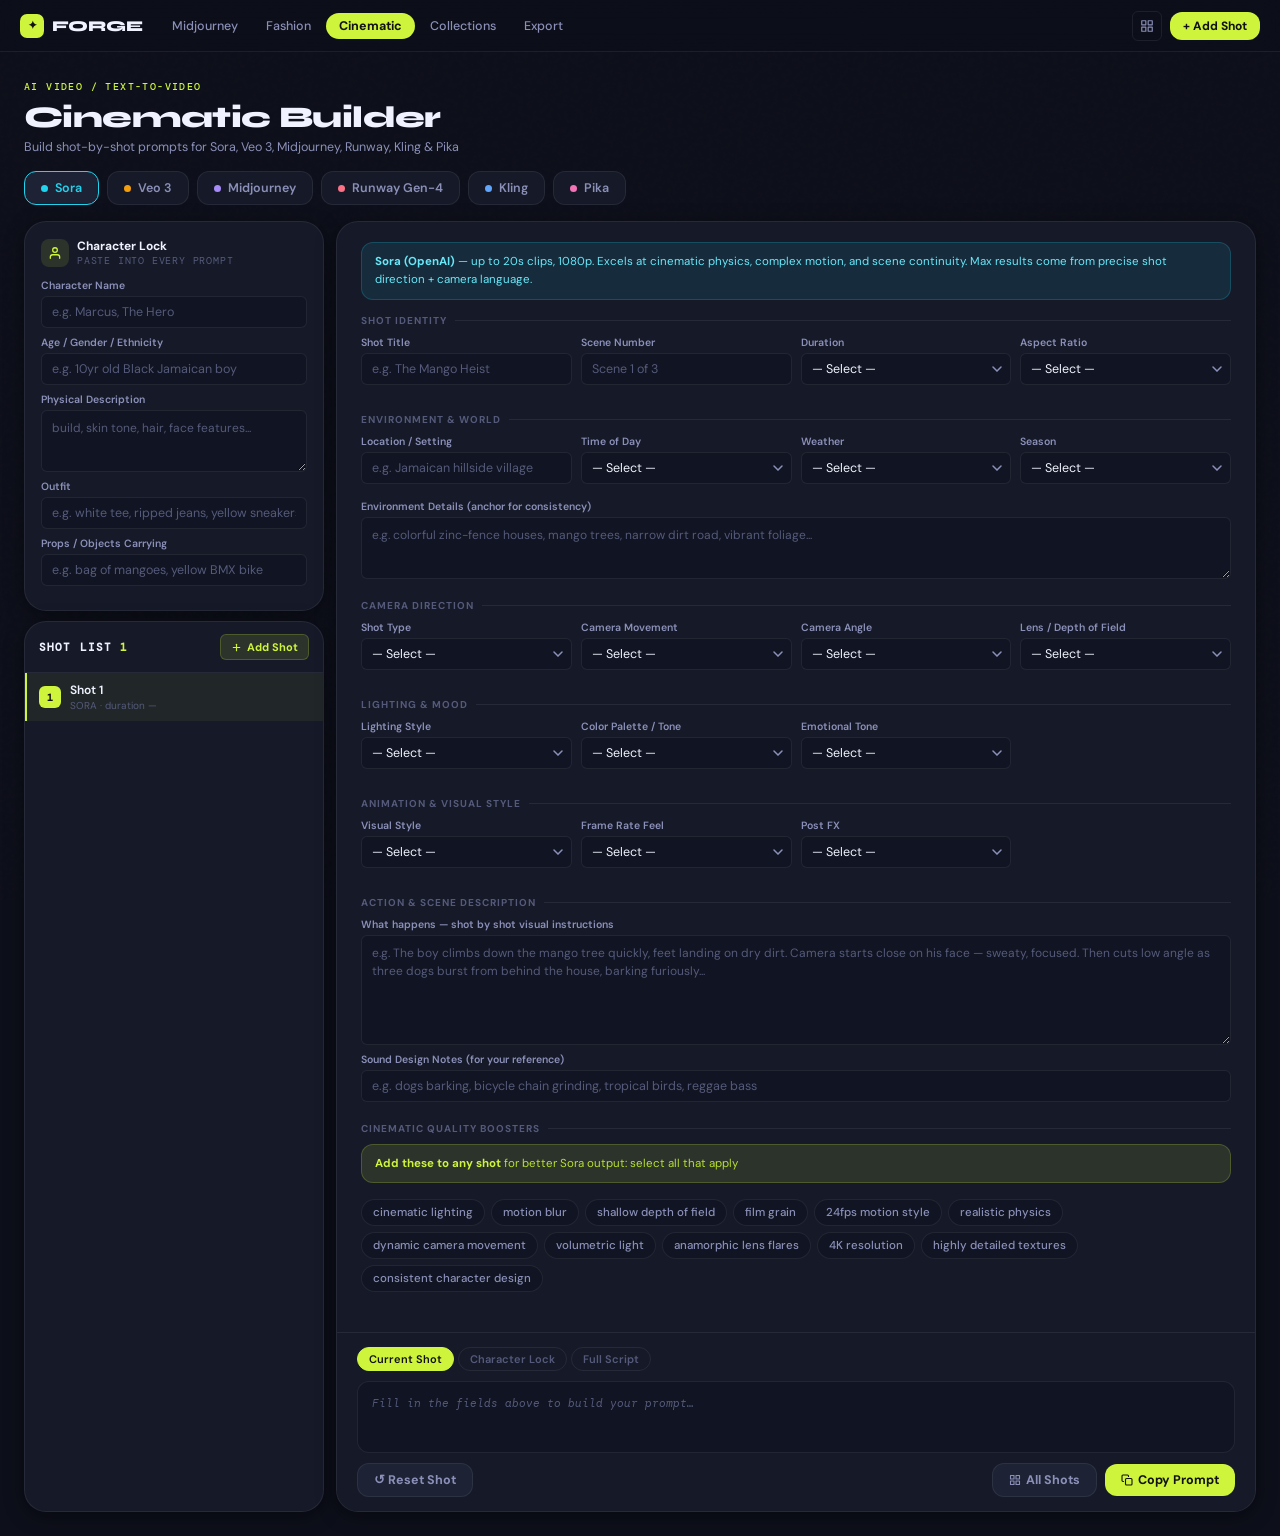
==== cinematic.html @ 5c26e849 "Initial commit — Forge prompt builder with bug fixes - Fashion, Midjourney, and Cinematic prompt bui" ====
<!DOCTYPE html>
<html lang="en">
<head>
<meta charset="UTF-8">
<meta name="viewport" content="width=device-width, initial-scale=1.0">
<title>Mockup Forge — Cinematic</title>
<link rel="preconnect" href="https://fonts.googleapis.com">
<link href="https://fonts.googleapis.com/css2?family=DM+Sans:wght@300;400;500;600;700&family=Syne:wght@700;800&family=DM+Mono:wght@400;500&display=swap" rel="stylesheet">
<style>
:root {
  --bg:            #0d0f1a;
  --bg-mid:        #111422;
  --surface:       #161928;
  --surface-2:     #1d2235;
  --surface-3:     #242840;
  --lime:          #cef53c;
  --lime-dim:      #b8e030;
  --lime-soft:     rgba(206,245,60,0.12);
  --amber:         #f59e0b;
  --amber-soft:    rgba(245,158,11,0.12);
  --cyan:          #22d3ee;
  --cyan-soft:     rgba(34,211,238,0.10);
  --rose:          #fb7185;
  --rose-soft:     rgba(251,113,133,0.10);
  --violet:        #a78bfa;
  --violet-soft:   rgba(167,139,250,0.10);
  --text-primary:  #f0f2ff;
  --text-secondary:#8b90b8;
  --text-muted:    #555a7a;
  --border:        rgba(255,255,255,0.07);
  --border-bright: rgba(255,255,255,0.13);
  --radius-sm:     6px;
  --radius-md:     12px;
  --radius-lg:     18px;
  --radius-xl:     22px;
  --shadow-sm:     0 1px 4px rgba(0,0,0,0.3);
  --shadow-md:     0 4px 20px rgba(0,0,0,0.4);
  --shadow-lg:     0 12px 48px rgba(0,0,0,0.55);
  --font:          'DM Sans', sans-serif;
  --font-display:  'Syne', sans-serif;
  --font-mono:     'DM Mono', monospace;
}
*, *::before, *::after { box-sizing: border-box; margin: 0; padding: 0; }
html { font-size: 14px; scroll-behavior: smooth; }
body { background: var(--bg); font-family: var(--font); color: var(--text-primary); min-height: 100vh; overflow-x: hidden; }

/* subtle film-grain texture */
body::before {
  content: ''; position: fixed; inset: 0; z-index: 0; pointer-events: none;
  background-image: url("data:image/svg+xml,%3Csvg viewBox='0 0 200 200' xmlns='http://www.w3.org/2000/svg'%3E%3Cfilter id='n'%3E%3CfeTurbulence type='fractalNoise' baseFrequency='0.9' numOctaves='4' stitchTiles='stitch'/%3E%3C/filter%3E%3Crect width='100%25' height='100%25' filter='url(%23n)' opacity='0.03'/%3E%3C/svg%3E");
  opacity: 0.4;
}
body > * { position: relative; z-index: 1; }

/* ── TOP NAV ── */
.topnav {
  background: rgba(13,15,26,0.92);
  border-bottom: 1px solid var(--border);
  backdrop-filter: blur(16px); -webkit-backdrop-filter: blur(16px);
  padding: 0 20px; height: 52px;
  display: flex; align-items: center; gap: 16px;
  position: sticky; top: 0; z-index: 200;
}
.nav-brand {
  font-family: var(--font-display); font-size: 15px; font-weight: 800;
  color: var(--text-primary); display: flex; align-items: center; gap: 8px; flex-shrink: 0;
  text-decoration: none;
}
.brand-dot {
  width: 24px; height: 24px; background: var(--lime); border-radius: 7px;
  display: flex; align-items: center; justify-content: center;
  font-size: 11px; color: #111; font-weight: 900;
}
.nav-tabs { display: flex; align-items: center; gap: 2px; flex: 1; overflow-x: auto; scrollbar-width: none; }
.nav-tabs::-webkit-scrollbar { display: none; }
.nav-tab {
  padding: 5px 13px; border-radius: 100px; font-size: 12.5px; font-weight: 500;
  cursor: pointer; white-space: nowrap; color: var(--text-secondary);
  transition: all 0.2s; border: none; background: none; font-family: var(--font);
  text-decoration: none; display: inline-block;
}
.nav-tab:hover { background: var(--surface-2); color: var(--text-primary); }
.nav-tab.active { background: var(--lime); color: #111; font-weight: 700; }
.nav-actions { display: flex; align-items: center; gap: 8px; flex-shrink: 0; }
.nav-icon-btn {
  width: 30px; height: 30px; border-radius: var(--radius-sm);
  border: 1px solid var(--border); background: none; cursor: pointer;
  display: flex; align-items: center; justify-content: center;
  color: var(--text-secondary); font-size: 13px; transition: background 0.15s;
}
.nav-icon-btn:hover { background: var(--surface-2); }
.btn-create {
  padding: 6px 13px; background: var(--lime); color: #111;
  border: none; border-radius: var(--radius-md); font-family: var(--font);
  font-size: 12px; font-weight: 700; cursor: pointer; transition: opacity 0.2s;
}
.btn-create:hover { opacity: 0.85; }

/* ── PAGE HEADER ── */
.page-header {
  padding: 28px 24px 16px;
  display: flex; align-items: flex-end; justify-content: space-between; flex-wrap: wrap; gap: 12px;
}
.page-title-block {}
.page-eyebrow {
  font-family: var(--font-mono); font-size: 10px; font-weight: 500;
  text-transform: uppercase; letter-spacing: 0.14em; color: var(--lime);
  margin-bottom: 6px;
}
.page-title {
  font-family: var(--font-display); font-size: 30px; font-weight: 800;
  letter-spacing: -0.02em; color: var(--text-primary);
}
.page-sub { font-size: 12.5px; color: var(--text-secondary); margin-top: 4px; }

/* ── PLATFORM TABS ── */
.platform-bar {
  padding: 0 24px 16px;
  display: flex; align-items: center; gap: 8px; flex-wrap: wrap;
}
.platform-tab {
  display: flex; align-items: center; gap: 7px;
  padding: 8px 16px; border-radius: var(--radius-md);
  border: 1.5px solid var(--border);
  background: var(--surface);
  cursor: pointer; font-size: 12.5px; font-weight: 600;
  color: var(--text-secondary); transition: all 0.2s;
  font-family: var(--font);
}
.platform-tab:hover { border-color: var(--border-bright); color: var(--text-primary); }
.platform-tab.active { background: var(--surface-2); border-color: var(--lime); color: var(--lime); }
.platform-tab.active .pt-dot { background: var(--lime); }
.pt-dot {
  width: 7px; height: 7px; border-radius: 50%;
  background: var(--text-muted); transition: background 0.2s;
}
.platform-tab[data-p="sora"] .pt-dot    { background: var(--cyan); }
.platform-tab[data-p="veo3"] .pt-dot    { background: var(--amber); }
.platform-tab[data-p="mj"] .pt-dot      { background: var(--violet); }
.platform-tab[data-p="runway"] .pt-dot  { background: var(--rose); }
.platform-tab[data-p="kling"] .pt-dot   { background: #60a5fa; }
.platform-tab[data-p="pika"] .pt-dot    { background: #f472b6; }
.platform-tab.active[data-p="sora"]    { border-color: var(--cyan);   color: var(--cyan); }
.platform-tab.active[data-p="veo3"]    { border-color: var(--amber);  color: var(--amber); }
.platform-tab.active[data-p="mj"]      { border-color: var(--violet); color: var(--violet); }
.platform-tab.active[data-p="runway"]  { border-color: var(--rose);   color: var(--rose); }
.platform-tab.active[data-p="kling"]   { border-color: #60a5fa;       color: #60a5fa; }
.platform-tab.active[data-p="pika"]    { border-color: #f472b6;       color: #f472b6; }

/* ── MAIN GRID ── */
.main-grid {
  display: grid;
  grid-template-columns: 300px 1fr;
  gap: 12px;
  padding: 0 24px 24px;
  min-height: calc(100vh - 200px);
}
@media (max-width: 820px) { .main-grid { grid-template-columns: 1fr; padding: 0 12px 24px; } }

/* ── LEFT PANEL ── */
.left-panel {
  display: flex; flex-direction: column; gap: 10px;
}

/* CHARACTER LOCK CARD */
.char-lock-card {
  background: var(--surface);
  border: 1.5px solid var(--border);
  border-radius: var(--radius-xl);
  padding: 16px;
  box-shadow: var(--shadow-md);
}
.card-header {
  display: flex; align-items: center; gap: 8px; margin-bottom: 12px;
}
.card-icon {
  width: 28px; height: 28px; border-radius: 8px;
  display: flex; align-items: center; justify-content: center;
  flex-shrink: 0;
}
.card-icon.lime   { background: var(--lime-soft); color: var(--lime); }
.card-icon.amber  { background: var(--amber-soft); color: var(--amber); }
.card-icon.cyan   { background: var(--cyan-soft); color: var(--cyan); }
.card-icon.violet { background: var(--violet-soft); color: var(--violet); }
.card-icon.rose   { background: var(--rose-soft); color: var(--rose); }
.card-title { font-size: 12px; font-weight: 700; color: var(--text-primary); }
.card-subtitle { font-size: 10px; color: var(--text-muted); font-family: var(--font-mono); text-transform: uppercase; letter-spacing: 0.08em; }

.field-group { display: flex; flex-direction: column; gap: 4px; margin-bottom: 8px; }
.field-label { font-size: 10.5px; font-weight: 600; color: var(--text-secondary); }
.field-input {
  background: var(--bg-mid); border: 1.5px solid var(--border);
  border-radius: var(--radius-sm); padding: 7px 10px;
  font-family: var(--font); font-size: 12.5px; color: var(--text-primary);
  outline: none; width: 100%; transition: border-color 0.2s;
}
.field-input::placeholder { color: var(--text-muted); }
.field-input:focus { border-color: var(--lime-dim); }
.field-textarea {
  background: var(--bg-mid); border: 1.5px solid var(--border);
  border-radius: var(--radius-sm); padding: 8px 10px;
  font-family: var(--font); font-size: 12px; color: var(--text-primary);
  outline: none; width: 100%; resize: vertical; min-height: 62px; line-height: 1.5;
  transition: border-color 0.2s;
}
.field-textarea::placeholder { color: var(--text-muted); }
.field-textarea:focus { border-color: var(--lime-dim); }
.field-select {
  background: var(--bg-mid); border: 1.5px solid var(--border);
  border-radius: var(--radius-sm); padding: 7px 28px 7px 10px;
  font-family: var(--font); font-size: 12.5px; color: var(--text-primary);
  outline: none; width: 100%; appearance: none; -webkit-appearance: none; cursor: pointer;
  background-image: url("data:image/svg+xml,%3Csvg xmlns='http://www.w3.org/2000/svg' width='10' height='6' viewBox='0 0 10 6'%3E%3Cpath d='M1 1l4 4 4-4' stroke='%238b90b8' stroke-width='1.5' fill='none' stroke-linecap='round'/%3E%3C/svg%3E");
  background-repeat: no-repeat; background-position: right 8px center;
  transition: border-color 0.2s;
}
.field-select option { background: #1d2235; }
.field-select:focus { border-color: var(--lime-dim); }
.field-select.has-value { border-color: rgba(206,245,60,0.4); }

/* ── SHOT LIST ── */
.shot-list-card {
  background: var(--surface); border: 1.5px solid var(--border);
  border-radius: var(--radius-xl); overflow: hidden;
  box-shadow: var(--shadow-md); flex: 1;
}
.slc-header {
  padding: 12px 14px; border-bottom: 1px solid var(--border);
  display: flex; align-items: center; justify-content: space-between;
}
.slc-title { font-size: 11px; font-weight: 700; color: var(--text-primary); font-family: var(--font-mono); text-transform: uppercase; letter-spacing: 0.1em; }
.add-shot-btn {
  display: flex; align-items: center; gap: 5px;
  padding: 5px 10px; border-radius: var(--radius-sm);
  background: var(--lime-soft); border: 1px solid rgba(206,245,60,0.2);
  color: var(--lime); font-size: 11px; font-weight: 700;
  cursor: pointer; font-family: var(--font); transition: background 0.15s;
}
.add-shot-btn:hover { background: rgba(206,245,60,0.2); }

.shot-list { overflow-y: auto; max-height: 280px; scrollbar-width: thin; scrollbar-color: var(--border) transparent; }
.shot-list::-webkit-scrollbar { width: 3px; }
.shot-list::-webkit-scrollbar-thumb { background: var(--border); border-radius: 2px; }

.shot-item {
  display: flex; align-items: center; gap: 9px;
  padding: 9px 14px; border-bottom: 1px solid var(--border);
  cursor: pointer; transition: background 0.15s;
}
.shot-item:last-child { border-bottom: none; }
.shot-item:hover { background: var(--surface-2); }
.shot-item.active { background: rgba(206,245,60,0.06); border-left: 2px solid var(--lime); padding-left: 12px; }
.shot-num {
  width: 22px; height: 22px; border-radius: 6px;
  background: var(--surface-3); display: flex; align-items: center; justify-content: center;
  font-size: 10px; font-weight: 700; font-family: var(--font-mono); color: var(--text-muted);
  flex-shrink: 0;
}
.shot-item.active .shot-num { background: var(--lime); color: #111; }
.shot-info { flex: 1; min-width: 0; }
.shot-title-text { font-size: 12px; font-weight: 600; color: var(--text-primary); white-space: nowrap; overflow: hidden; text-overflow: ellipsis; }
.shot-meta { font-size: 10px; color: var(--text-muted); margin-top: 1px; }
.shot-del {
  width: 20px; height: 20px; border-radius: 5px; border: none;
  background: none; color: var(--text-muted); cursor: pointer; font-size: 12px;
  display: flex; align-items: center; justify-content: center;
  transition: all 0.15s; opacity: 0;
}
.shot-item:hover .shot-del { opacity: 1; }
.shot-del:hover { background: var(--rose-soft); color: var(--rose); }

/* ── RIGHT PANEL ── */
.right-panel {
  background: var(--surface); border: 1.5px solid var(--border);
  border-radius: var(--radius-xl); box-shadow: var(--shadow-md);
  display: flex; flex-direction: column; overflow: hidden;
}

/* Platform feature panel */
.platform-panel { display: none; }
.platform-panel.active { display: flex; flex-direction: column; flex: 1; }

/* ── SHOT FORM ── */
.shot-form {
  flex: 1; overflow-y: auto; padding: 20px 24px;
  scrollbar-width: thin; scrollbar-color: var(--border) transparent;
}
.shot-form::-webkit-scrollbar { width: 3px; }
.shot-form::-webkit-scrollbar-thumb { background: var(--border); border-radius: 2px; }

.form-section { margin-bottom: 20px; }
.form-section-title {
  font-size: 10px; font-weight: 700; text-transform: uppercase;
  letter-spacing: 0.1em; color: var(--text-muted); margin-bottom: 9px;
  display: flex; align-items: center; gap: 8px;
}
.form-section-title::after { content:''; flex:1; height:1px; background: var(--border); }

.fields-grid { display: grid; grid-template-columns: repeat(auto-fill, minmax(175px, 1fr)); gap: 9px; }
.fields-grid-3 { display: grid; grid-template-columns: repeat(3, 1fr); gap: 9px; }
@media (max-width: 600px) { .fields-grid-3 { grid-template-columns: 1fr 1fr; } }

/* chip multi-select */
.chip-row { display: flex; flex-wrap: wrap; gap: 6px; }
.chip {
  padding: 5px 11px; border-radius: 100px;
  border: 1.5px solid var(--border); background: var(--bg-mid);
  font-size: 11.5px; color: var(--text-secondary);
  cursor: pointer; user-select: none; transition: all 0.15s; font-weight: 500;
}
.chip:hover { border-color: var(--border-bright); color: var(--text-primary); }
.chip.active { background: var(--surface-3); border-color: var(--lime-dim); color: var(--lime); font-weight: 700; }
.chip.active-cyan   { background: var(--cyan-soft);   border-color: var(--cyan);   color: var(--cyan); }
.chip.active-amber  { background: var(--amber-soft);  border-color: var(--amber);  color: var(--amber); }
.chip.active-violet { background: var(--violet-soft); border-color: var(--violet); color: var(--violet); }
.chip.active-rose   { background: var(--rose-soft);   border-color: var(--rose);   color: var(--rose); }

/* tip box */
.tip-box {
  background: var(--lime-soft); border: 1px solid rgba(206,245,60,0.2);
  border-radius: var(--radius-md); padding: 10px 13px;
  font-size: 11.5px; color: var(--lime-dim); line-height: 1.55; margin-bottom: 16px;
}
.tip-box strong { font-weight: 700; color: var(--lime); }

.info-box {
  border-radius: var(--radius-md); padding: 10px 13px;
  font-size: 11.5px; line-height: 1.55; margin-bottom: 14px;
}
.info-box.cyan   { background: var(--cyan-soft);   border: 1px solid rgba(34,211,238,0.2);   color: #67e8f9; }
.info-box.amber  { background: var(--amber-soft);  border: 1px solid rgba(245,158,11,0.2);   color: #fcd34d; }
.info-box.violet { background: var(--violet-soft); border: 1px solid rgba(167,139,250,0.2);  color: #c4b5fd; }
.info-box.rose   { background: var(--rose-soft);   border: 1px solid rgba(251,113,133,0.2);  color: #fda4af; }
.info-box strong { font-weight: 700; }

/* ── PROMPT OUTPUT BAR ── */
.prompt-bar {
  border-top: 1px solid var(--border); padding: 14px 20px;
  background: var(--surface);
}
.prompt-tabs { display: flex; gap: 4px; margin-bottom: 10px; }
.prompt-tab {
  padding: 4px 11px; border-radius: 100px; font-size: 11px; font-weight: 600;
  cursor: pointer; border: 1px solid var(--border); background: none;
  color: var(--text-muted); font-family: var(--font); transition: all 0.15s;
}
.prompt-tab.active { background: var(--lime); border-color: var(--lime); color: #111; }
.prompt-output {
  background: var(--bg-mid); border-radius: var(--radius-md); padding: 12px 14px;
  font-family: var(--font-mono); font-size: 11px; line-height: 1.65;
  color: var(--text-secondary); min-height: 72px; max-height: 130px;
  overflow-y: auto; margin-bottom: 10px; border: 1.5px solid var(--border);
  transition: border-color 0.25s; word-break: break-word;
  scrollbar-width: thin; scrollbar-color: var(--border) transparent;
}
.prompt-output.has-content { border-color: rgba(206,245,60,0.35); color: var(--text-primary); }
.prompt-placeholder { color: var(--text-muted); font-style: italic; }
.prompt-actions { display: flex; gap: 8px; align-items: center; flex-wrap: wrap; }
.spacer { flex: 1; }
.btn {
  padding: 8px 16px; border-radius: var(--radius-md); border: none; cursor: pointer;
  font-family: var(--font); font-size: 12.5px; font-weight: 700;
  display: flex; align-items: center; gap: 5px; transition: all 0.15s;
}
.btn-lime { background: var(--lime); color: #111; }
.btn-lime:hover { background: var(--lime-dim); transform: translateY(-1px); }
.btn-surface { background: var(--surface-2); color: var(--text-secondary); border: 1px solid var(--border); }
.btn-surface:hover { background: var(--surface-3); color: var(--text-primary); }
.btn-full-prompt {
  background: var(--surface-2); border: 1px solid var(--border);
  color: var(--text-secondary); padding: 7px 14px; border-radius: var(--radius-md);
  font-family: var(--font); font-size: 12px; font-weight: 600; cursor: pointer;
  transition: all 0.15s;
}
.btn-full-prompt:hover { background: var(--surface-3); color: var(--text-primary); }
.btn:active { transform: scale(0.97); }

/* ── FULL PROMPT MODAL ── */
.modal-overlay {
  position: fixed; inset: 0; z-index: 500;
  background: rgba(0,0,0,0.7); backdrop-filter: blur(6px);
  display: flex; align-items: center; justify-content: center; padding: 20px;
  opacity: 0; pointer-events: none; transition: opacity 0.25s;
}
.modal-overlay.open { opacity: 1; pointer-events: all; }
.modal {
  background: var(--surface); border: 1px solid var(--border-bright);
  border-radius: var(--radius-xl); width: 100%; max-width: 680px;
  max-height: 80vh; display: flex; flex-direction: column;
  box-shadow: var(--shadow-lg); transform: translateY(12px); transition: transform 0.25s;
}
.modal-overlay.open .modal { transform: translateY(0); }
.modal-header {
  padding: 16px 20px; border-bottom: 1px solid var(--border);
  display: flex; align-items: center; justify-content: space-between;
}
.modal-title { font-family: var(--font-display); font-size: 16px; font-weight: 800; }
.modal-close {
  width: 28px; height: 28px; border-radius: var(--radius-sm);
  border: 1px solid var(--border); background: none; cursor: pointer;
  color: var(--text-secondary); font-size: 16px;
  display: flex; align-items: center; justify-content: center;
}
.modal-close:hover { background: var(--surface-2); color: var(--text-primary); }
.modal-body { flex: 1; overflow-y: auto; padding: 16px 20px; }
.modal-shot-block {
  background: var(--bg-mid); border: 1px solid var(--border);
  border-radius: var(--radius-md); padding: 12px 14px; margin-bottom: 10px;
}
.modal-shot-label {
  font-family: var(--font-mono); font-size: 10px; text-transform: uppercase;
  letter-spacing: 0.1em; color: var(--lime); margin-bottom: 6px; font-weight: 600;
}
.modal-shot-text { font-family: var(--font-mono); font-size: 11px; color: var(--text-secondary); line-height: 1.6; }
.modal-footer { padding: 12px 20px; border-top: 1px solid var(--border); display: flex; gap: 8px; justify-content: flex-end; }

/* ── TOAST ── */
.toast {
  position: fixed; bottom: 28px; left: 50%;
  transform: translateX(-50%) translateY(12px);
  background: var(--surface-3); color: var(--text-primary);
  padding: 9px 20px; border-radius: 100px;
  font-size: 12.5px; font-weight: 600;
  opacity: 0; pointer-events: none; transition: all 0.25s;
  z-index: 1000; box-shadow: var(--shadow-lg);
  display: flex; align-items: center; gap: 7px;
  border: 1px solid var(--border-bright);
}
.t-lime { color: var(--lime); }
.toast.show { opacity: 1; transform: translateX(-50%) translateY(0); }

/* ── SCROLLBAR ── */
::-webkit-scrollbar { width: 4px; height: 4px; }
::-webkit-scrollbar-track { background: transparent; }
::-webkit-scrollbar-thumb { background: var(--border); border-radius: 2px; }

/* ── MJ special ── */
.mj-ratio-grid {
  display: grid; grid-template-columns: repeat(5, 1fr); gap: 6px;
}
.mj-ratio-chip {
  padding: 6px 4px; border-radius: var(--radius-sm);
  border: 1.5px solid var(--border); background: var(--bg-mid);
  font-size: 11px; color: var(--text-secondary);
  cursor: pointer; text-align: center; transition: all 0.15s; user-select: none;
  font-weight: 600; font-family: var(--font-mono);
}
.mj-ratio-chip:hover { border-color: var(--violet); color: var(--violet); }
.mj-ratio-chip.active { background: var(--violet-soft); border-color: var(--violet); color: var(--violet); }

.param-row { display: flex; align-items: center; gap: 10px; margin-bottom: 8px; }
.param-label { font-size: 11px; color: var(--text-secondary); font-weight: 600; width: 90px; flex-shrink: 0; }
.param-input {
  background: var(--bg-mid); border: 1.5px solid var(--border);
  border-radius: var(--radius-sm); padding: 5px 10px;
  font-family: var(--font-mono); font-size: 12px; color: var(--text-primary);
  outline: none; width: 100px; transition: border-color 0.2s;
}
.param-input:focus { border-color: var(--violet); }
.param-hint { font-size: 10px; color: var(--text-muted); }

/* Range slider */
.range-row { display: flex; align-items: center; gap: 10px; }
.range-input {
  flex: 1; -webkit-appearance: none; height: 4px;
  background: var(--border); border-radius: 2px; outline: none;
}
.range-input::-webkit-slider-thumb {
  -webkit-appearance: none; width: 14px; height: 14px; border-radius: 50%;
  background: var(--lime); cursor: pointer;
}
.range-val { font-family: var(--font-mono); font-size: 11px; color: var(--lime); width: 32px; text-align: right; }

/* responsive */
@media (max-width: 640px) {
  .main-grid { padding: 0 10px 20px; gap: 10px; }
  .platform-bar { padding: 0 12px 12px; }
  .page-header { padding: 18px 12px 12px; }
  .topnav { padding: 0 12px; }
  .shot-form { padding: 14px 14px; }
  .prompt-bar { padding: 10px 14px; }
  .mj-ratio-grid { grid-template-columns: repeat(4, 1fr); }
}
</style>
</head>
<body>

<!-- TOP NAV -->
<nav class="topnav">
  <a class="nav-brand" href="prompt-builder.html">
    <div class="brand-dot">✦</div>
    FORGE
  </a>
  <div class="nav-tabs">
    <a class="nav-tab" href="midjourney.html">Midjourney</a>
    <a class="nav-tab" href="index.html">Fashion</a>
    <button class="nav-tab active">Cinematic</button>
    <a class="nav-tab" href="#">Collections</a>
    <a class="nav-tab" href="#">Export</a>
  </div>
  <div class="nav-actions">
    <button class="nav-icon-btn" id="btnFullPrompt" title="View all shots">
      <svg width="14" height="14" viewBox="0 0 24 24" fill="none" stroke="currentColor" stroke-width="2" stroke-linecap="round" stroke-linejoin="round"><rect x="3" y="3" width="7" height="7"/><rect x="14" y="3" width="7" height="7"/><rect x="3" y="14" width="7" height="7"/><rect x="14" y="14" width="7" height="7"/></svg>
    </button>
    <button class="btn-create" onclick="addShot()">+ Add Shot</button>
  </div>
</nav>

<!-- PAGE HEADER -->
<div class="page-header">
  <div class="page-title-block">
    <div class="page-eyebrow">AI Video / Text-to-Video</div>
    <h1 class="page-title">Cinematic Builder</h1>
    <p class="page-sub">Build shot-by-shot prompts for Sora, Veo 3, Midjourney, Runway, Kling &amp; Pika</p>
  </div>
</div>

<!-- PLATFORM TABS -->
<div class="platform-bar" id="platformBar">
  <button class="platform-tab active" data-p="sora" onclick="switchPlatform('sora', this)">
    <span class="pt-dot"></span> Sora
  </button>
  <button class="platform-tab" data-p="veo3" onclick="switchPlatform('veo3', this)">
    <span class="pt-dot"></span> Veo 3
  </button>
  <button class="platform-tab" data-p="mj" onclick="switchPlatform('mj', this)">
    <span class="pt-dot"></span> Midjourney
  </button>
  <button class="platform-tab" data-p="runway" onclick="switchPlatform('runway', this)">
    <span class="pt-dot"></span> Runway Gen-4
  </button>
  <button class="platform-tab" data-p="kling" onclick="switchPlatform('kling', this)">
    <span class="pt-dot"></span> Kling
  </button>
  <button class="platform-tab" data-p="pika" onclick="switchPlatform('pika', this)">
    <span class="pt-dot"></span> Pika
  </button>
</div>

<!-- MAIN GRID -->
<div class="main-grid">

  <!-- LEFT: Character Lock + Shot List -->
  <div class="left-panel">

    <!-- Character Lock -->
    <div class="char-lock-card">
      <div class="card-header">
        <div class="card-icon lime">
          <svg width="14" height="14" viewBox="0 0 24 24" fill="none" stroke="currentColor" stroke-width="2.2" stroke-linecap="round" stroke-linejoin="round"><path d="M20 21v-2a4 4 0 00-4-4H8a4 4 0 00-4 4v2"/><circle cx="12" cy="7" r="4"/></svg>
        </div>
        <div>
          <div class="card-title">Character Lock</div>
          <div class="card-subtitle">Paste into every prompt</div>
        </div>
      </div>
      <div class="field-group">
        <label class="field-label">Character Name</label>
        <input class="field-input" id="charName" placeholder="e.g. Marcus, The Hero" oninput="buildCurrentShot()">
      </div>
      <div class="field-group">
        <label class="field-label">Age / Gender / Ethnicity</label>
        <input class="field-input" id="charDemo" placeholder="e.g. 10yr old Black Jamaican boy" oninput="buildCurrentShot()">
      </div>
      <div class="field-group">
        <label class="field-label">Physical Description</label>
        <textarea class="field-textarea" id="charPhysical" placeholder="build, skin tone, hair, face features..." oninput="buildCurrentShot()"></textarea>
      </div>
      <div class="field-group">
        <label class="field-label">Outfit</label>
        <input class="field-input" id="charOutfit" placeholder="e.g. white tee, ripped jeans, yellow sneakers" oninput="buildCurrentShot()">
      </div>
      <div class="field-group">
        <label class="field-label">Props / Objects Carrying</label>
        <input class="field-input" id="charProps" placeholder="e.g. bag of mangoes, yellow BMX bike" oninput="buildCurrentShot()">
      </div>
    </div>

    <!-- Shot List -->
    <div class="shot-list-card">
      <div class="slc-header">
        <span class="slc-title">Shot List <span id="shotCountBadge" style="color:var(--lime)">1</span></span>
        <button class="add-shot-btn" onclick="addShot()">
          <svg width="11" height="11" viewBox="0 0 24 24" fill="none" stroke="currentColor" stroke-width="2.5" stroke-linecap="round"><line x1="12" y1="5" x2="12" y2="19"/><line x1="5" y1="12" x2="19" y2="12"/></svg>
          Add Shot
        </button>
      </div>
      <div class="shot-list" id="shotList"></div>
    </div>

  </div>

  <!-- RIGHT: Platform-specific form -->
  <div class="right-panel">

    <!-- ══════════ SORA PANEL ══════════ -->
    <div class="platform-panel active" id="panel-sora">
      <div class="shot-form">
        <div class="info-box cyan">
          <strong>Sora (OpenAI)</strong> — up to 20s clips, 1080p. Excels at cinematic physics, complex motion, and scene continuity. Max results come from precise shot direction + camera language.
        </div>

        <div class="form-section">
          <div class="form-section-title">Shot Identity</div>
          <div class="fields-grid">
            <div class="field-group">
              <label class="field-label">Shot Title</label>
              <input class="field-input" id="sora-shotTitle" placeholder="e.g. The Mango Heist" oninput="buildCurrentShot()">
            </div>
            <div class="field-group">
              <label class="field-label">Scene Number</label>
              <input class="field-input" id="sora-sceneNum" placeholder="Scene 1 of 3" oninput="buildCurrentShot()">
            </div>
            <div class="field-group">
              <label class="field-label">Duration</label>
              <select class="field-select" id="sora-duration" onchange="buildCurrentShot()">
                <option value="">— Select —</option>
                <option>5 seconds</option>
                <option>10 seconds</option>
                <option>15 seconds</option>
                <option>20 seconds</option>
              </select>
            </div>
            <div class="field-group">
              <label class="field-label">Aspect Ratio</label>
              <select class="field-select" id="sora-ratio" onchange="buildCurrentShot()">
                <option value="">— Select —</option>
                <option>16:9 (Landscape)</option>
                <option>9:16 (Vertical)</option>
                <option>1:1 (Square)</option>
                <option>4:3</option>
                <option>2.39:1 (Cinematic)</option>
              </select>
            </div>
          </div>
        </div>

        <div class="form-section">
          <div class="form-section-title">Environment &amp; World</div>
          <div class="fields-grid">
            <div class="field-group">
              <label class="field-label">Location / Setting</label>
              <input class="field-input" id="sora-location" placeholder="e.g. Jamaican hillside village" oninput="buildCurrentShot()">
            </div>
            <div class="field-group">
              <label class="field-label">Time of Day</label>
              <select class="field-select" id="sora-timeofday" onchange="buildCurrentShot()">
                <option value="">— Select —</option>
                <option>Dawn</option><option>Morning</option><option>Midday</option>
                <option>Golden Hour</option><option>Dusk / Sunset</option>
                <option>Blue Hour</option><option>Night</option><option>Midnight</option>
              </select>
            </div>
            <div class="field-group">
              <label class="field-label">Weather</label>
              <select class="field-select" id="sora-weather" onchange="buildCurrentShot()">
                <option value="">— Select —</option>
                <option>Clear / Sunny</option><option>Partly Cloudy</option>
                <option>Overcast</option><option>Rain</option><option>Heavy Rain</option>
                <option>Fog / Mist</option><option>Snow</option><option>Storm</option>
                <option>Heat Haze</option>
              </select>
            </div>
            <div class="field-group">
              <label class="field-label">Season</label>
              <select class="field-select" id="sora-season" onchange="buildCurrentShot()">
                <option value="">— Select —</option>
                <option>Summer</option><option>Spring</option><option>Autumn / Fall</option><option>Winter</option><option>Tropical / Rainy Season</option>
              </select>
            </div>
          </div>
          <div class="field-group" style="margin-top:8px">
            <label class="field-label">Environment Details (anchor for consistency)</label>
            <textarea class="field-textarea" id="sora-envDetails" placeholder="e.g. colorful zinc-fence houses, mango trees, narrow dirt road, vibrant foliage..." oninput="buildCurrentShot()"></textarea>
          </div>
        </div>

        <div class="form-section">
          <div class="form-section-title">Camera Direction</div>
          <div class="fields-grid">
            <div class="field-group">
              <label class="field-label">Shot Type</label>
              <select class="field-select" id="sora-shotType" onchange="buildCurrentShot()">
                <option value="">— Select —</option>
                <option>Extreme Close-Up (ECU)</option><option>Close-Up (CU)</option>
                <option>Medium Close-Up (MCU)</option><option>Medium Shot (MS)</option>
                <option>Medium Wide (MWS)</option><option>Wide Shot (WS)</option>
                <option>Extreme Wide / Establishing</option>
                <option>Over-the-Shoulder (OTS)</option>
                <option>POV (Point of View)</option><option>Two-Shot</option>
              </select>
            </div>
            <div class="field-group">
              <label class="field-label">Camera Movement</label>
              <select class="field-select" id="sora-camMove" onchange="buildCurrentShot()">
                <option value="">— Select —</option>
                <option>Static / Locked Off</option><option>Pan Left</option><option>Pan Right</option>
                <option>Tilt Up</option><option>Tilt Down</option>
                <option>Dolly In (Push)</option><option>Dolly Out (Pull)</option>
                <option>Dolly Left / Right</option>
                <option>Tracking Shot (Follow)</option><option>Crane Up</option><option>Crane Down</option>
                <option>360° Orbit</option><option>Handheld (Shaky)</option>
                <option>Steadicam (Smooth Float)</option><option>Drone / Aerial</option>
                <option>Dutch Tilt</option><option>Whip Pan</option>
              </select>
            </div>
            <div class="field-group">
              <label class="field-label">Camera Angle</label>
              <select class="field-select" id="sora-camAngle" onchange="buildCurrentShot()">
                <option value="">— Select —</option>
                <option>Eye Level</option><option>Low Angle</option><option>High Angle</option>
                <option>Bird's Eye / Top Down</option><option>Worm's Eye</option>
                <option>Dutch / Canted</option><option>Aerial</option>
              </select>
            </div>
            <div class="field-group">
              <label class="field-label">Lens / Depth of Field</label>
              <select class="field-select" id="sora-lens" onchange="buildCurrentShot()">
                <option value="">— Select —</option>
                <option>Wide Angle (Deep Focus)</option>
                <option>Normal Lens</option><option>Telephoto (Compression)</option>
                <option>Shallow DOF (Bokeh Background)</option>
                <option>Macro (Extreme Detail)</option>
                <option>Anamorphic (Lens Flares)</option>
              </select>
            </div>
          </div>
        </div>

        <div class="form-section">
          <div class="form-section-title">Lighting &amp; Mood</div>
          <div class="fields-grid">
            <div class="field-group">
              <label class="field-label">Lighting Style</label>
              <select class="field-select" id="sora-lighting" onchange="buildCurrentShot()">
                <option value="">— Select —</option>
                <option>Natural / Available Light</option><option>Golden Hour Glow</option>
                <option>Harsh Direct Sunlight</option><option>Soft Diffused Light</option>
                <option>Rembrandt Lighting</option><option>High Key (Bright, Flat)</option>
                <option>Low Key (Dark, Contrasty)</option><option>Neon / Artificial Light</option>
                <option>Firelight / Candlelight</option><option>Backlit / Silhouette</option>
                <option>Overcast Flat Light</option><option>Volumetric / God Rays</option>
              </select>
            </div>
            <div class="field-group">
              <label class="field-label">Color Palette / Tone</label>
              <select class="field-select" id="sora-palette" onchange="buildCurrentShot()">
                <option value="">— Select —</option>
                <option>Warm (Orange / Gold Tones)</option><option>Cool (Blue / Teal Tones)</option>
                <option>Desaturated / Gritty</option><option>Vibrant / Saturated</option>
                <option>Pastel / Soft</option><option>High Contrast B&amp;W</option>
                <option>Neon / Cyberpunk</option><option>Earthy / Natural</option>
                <option>Tropical / Lush</option><option>Cinematic Teal &amp; Orange</option>
              </select>
            </div>
            <div class="field-group">
              <label class="field-label">Emotional Tone</label>
              <select class="field-select" id="sora-emotion" onchange="buildCurrentShot()">
                <option value="">— Select —</option>
                <option>Tense / Suspenseful</option><option>Hopeful / Uplifting</option>
                <option>Joyful / Playful</option><option>Melancholic / Sad</option>
                <option>Epic / Triumphant</option><option>Mysterious / Eerie</option>
                <option>Romantic</option><option>Dangerous / Threatening</option>
                <option>Peaceful / Serene</option><option>Chaotic / Urgent</option>
              </select>
            </div>
          </div>
        </div>

        <div class="form-section">
          <div class="form-section-title">Animation &amp; Visual Style</div>
          <div class="fields-grid">
            <div class="field-group">
              <label class="field-label">Visual Style</label>
              <select class="field-select" id="sora-visStyle" onchange="buildCurrentShot()">
                <option value="">— Select —</option>
                <option>Photorealistic</option><option>Cinematic Film</option>
                <option>Pixar / 3D Animation</option><option>Studio Ghibli Anime</option>
                <option>2D Animation (Flat)</option><option>Sketch / Storyboard</option>
                <option>Watercolor / Painterly</option><option>Comic Book / Graphic Novel</option>
                <option>Claymation / Stop-Motion</option><option>Documentary / Handheld Real</option>
                <option>Retro / 80s Film Grain</option><option>Black &amp; White Classic</option>
              </select>
            </div>
            <div class="field-group">
              <label class="field-label">Frame Rate Feel</label>
              <select class="field-select" id="sora-fps" onchange="buildCurrentShot()">
                <option value="">— Select —</option>
                <option>24fps (Cinematic)</option><option>30fps (Standard)</option>
                <option>60fps (Smooth / Sports)</option><option>Slow Motion</option>
                <option>Timelapse</option><option>Hyperlapse</option>
              </select>
            </div>
            <div class="field-group">
              <label class="field-label">Post FX</label>
              <select class="field-select" id="sora-postfx" onchange="buildCurrentShot()">
                <option value="">— Select —</option>
                <option>None</option><option>Film Grain</option><option>Vignette</option>
                <option>Lens Flares</option><option>Motion Blur</option>
                <option>Chromatic Aberration</option><option>VHS / Retro Glitch</option>
                <option>Anamorphic Flares</option>
              </select>
            </div>
          </div>
        </div>

        <div class="form-section">
          <div class="form-section-title">Action &amp; Scene Description</div>
          <div class="field-group">
            <label class="field-label">What happens — shot by shot visual instructions</label>
            <textarea class="field-textarea" style="min-height:110px" id="sora-action" placeholder="e.g. The boy climbs down the mango tree quickly, feet landing on dry dirt. Camera starts close on his face — sweaty, focused. Then cuts low angle as three dogs burst from behind the house, barking furiously..." oninput="buildCurrentShot()"></textarea>
          </div>
          <div class="field-group" style="margin-top:8px">
            <label class="field-label">Sound Design Notes (for your reference)</label>
            <input class="field-input" id="sora-sound" placeholder="e.g. dogs barking, bicycle chain grinding, tropical birds, reggae bass" oninput="buildCurrentShot()">
          </div>
        </div>

        <div class="form-section">
          <div class="form-section-title">Cinematic Quality Boosters</div>
          <div class="tip-box">
            <strong>Add these to any shot</strong> for better Sora output: select all that apply
          </div>
          <div class="chip-row" id="sora-boosters">
            <!-- filled by JS -->
          </div>
        </div>

      </div><!-- /shot-form -->

      <div class="prompt-bar">
        <div class="prompt-tabs">
          <button class="prompt-tab active" onclick="setPromptView('shot',this)">Current Shot</button>
          <button class="prompt-tab" onclick="setPromptView('charlock',this)">Character Lock</button>
          <button class="prompt-tab" onclick="setPromptView('full',this)">Full Script</button>
        </div>
        <div class="prompt-output" id="sora-promptOutput">
          <span class="prompt-placeholder">Fill in the fields above — your Sora prompt builds here…</span>
        </div>
        <div class="prompt-actions">
          <button class="btn btn-surface" onclick="resetCurrentShot()">↺ Reset Shot</button>
          <div class="spacer"></div>
          <button class="btn btn-surface" onclick="openModal()">
            <svg width="12" height="12" viewBox="0 0 24 24" fill="none" stroke="currentColor" stroke-width="2.2" stroke-linecap="round" stroke-linejoin="round"><rect x="3" y="3" width="7" height="7"/><rect x="14" y="3" width="7" height="7"/><rect x="3" y="14" width="7" height="7"/><rect x="14" y="14" width="7" height="7"/></svg>
            All Shots
          </button>
          <button class="btn btn-lime" onclick="copyCurrentPrompt()">
            <svg width="12" height="12" viewBox="0 0 24 24" fill="none" stroke="currentColor" stroke-width="2.2" stroke-linecap="round" stroke-linejoin="round"><rect x="9" y="9" width="13" height="13" rx="2"/><path d="M5 15H4a2 2 0 01-2-2V4a2 2 0 012-2h9a2 2 0 012 2v1"/></svg>
            Copy Prompt
          </button>
        </div>
      </div>
    </div><!-- /sora -->

    <!-- ══════════ VEO 3 PANEL ══════════ -->
    <div class="platform-panel" id="panel-veo3">
      <div class="shot-form">
        <div class="info-box amber">
          <strong>Veo 3 (Google DeepMind)</strong> — up to 60s, up to 4K. Unique: generates <strong>synchronized audio</strong> (dialogue, ambient sound, music) alongside video. Best for realistic human motion and photorealistic scenes.
        </div>

        <div class="form-section">
          <div class="form-section-title">Shot Setup</div>
          <div class="fields-grid">
            <div class="field-group">
              <label class="field-label">Shot Title</label>
              <input class="field-input" id="veo-shotTitle" placeholder="Shot title" oninput="buildCurrentShot()">
            </div>
            <div class="field-group">
              <label class="field-label">Duration</label>
              <select class="field-select" id="veo-duration" onchange="buildCurrentShot()">
                <option value="">— Select —</option>
                <option>5 seconds</option><option>10 seconds</option><option>20 seconds</option>
                <option>30 seconds</option><option>45 seconds</option><option>60 seconds</option>
              </select>
            </div>
            <div class="field-group">
              <label class="field-label">Output Quality</label>
              <select class="field-select" id="veo-quality" onchange="buildCurrentShot()">
                <option value="">— Select —</option>
                <option>720p Draft</option><option>1080p Standard</option>
                <option>4K High Fidelity</option>
              </select>
            </div>
            <div class="field-group">
              <label class="field-label">Aspect Ratio</label>
              <select class="field-select" id="veo-ratio" onchange="buildCurrentShot()">
                <option value="">— Select —</option>
                <option>16:9</option><option>9:16</option><option>1:1</option><option>4:3</option>
              </select>
            </div>
          </div>
        </div>

        <div class="form-section">
          <div class="form-section-title">Veo 3 Exclusive — Audio Generation</div>
          <div class="info-box amber" style="margin-bottom:10px">
            Veo 3 can generate audio simultaneously with video. Be specific — it understands dialogue, ambient sound, and music cues.
          </div>
          <div class="field-group">
            <label class="field-label">Spoken Dialogue (exact words)</label>
            <textarea class="field-textarea" id="veo-dialogue" placeholder='e.g. Character says: "Lawd have mercy, dem dog a come!" in a Jamaican accent, panicked tone.' oninput="buildCurrentShot()"></textarea>
          </div>
          <div class="fields-grid" style="margin-top:8px">
            <div class="field-group">
              <label class="field-label">Ambient Sound / SFX</label>
              <input class="field-input" id="veo-sfx" placeholder="dogs barking, wind, gravel crunching" oninput="buildCurrentShot()">
            </div>
            <div class="field-group">
              <label class="field-label">Background Music Vibe</label>
              <select class="field-select" id="veo-music" onchange="buildCurrentShot()">
                <option value="">— None —</option>
                <option>Reggae / Dancehall</option><option>Orchestral Tension</option>
                <option>Hip-Hop Beat</option><option>Afrobeats</option>
                <option>Cinematic Score</option><option>Lo-fi Chill</option>
                <option>Electronic / Synth</option><option>Acoustic / Folk</option>
                <option>Jazz</option><option>Epic Drums</option>
              </select>
            </div>
          </div>
        </div>

        <div class="form-section">
          <div class="form-section-title">Camera &amp; Scene</div>
          <div class="fields-grid">
            <div class="field-group">
              <label class="field-label">Shot Type</label>
              <select class="field-select" id="veo-shotType" onchange="buildCurrentShot()">
                <option value="">— Select —</option>
                <option>Extreme Close-Up</option><option>Close-Up</option><option>Medium Shot</option>
                <option>Wide Shot</option><option>Aerial / Drone</option><option>POV</option>
              </select>
            </div>
            <div class="field-group">
              <label class="field-label">Camera Movement</label>
              <select class="field-select" id="veo-camMove" onchange="buildCurrentShot()">
                <option value="">— Select —</option>
                <option>Static</option><option>Pan</option><option>Tilt</option>
                <option>Dolly In</option><option>Dolly Out</option><option>Tracking</option>
                <option>Handheld</option><option>Aerial Drone</option><option>360 Orbit</option>
              </select>
            </div>
            <div class="field-group">
              <label class="field-label">Lighting</label>
              <select class="field-select" id="veo-lighting" onchange="buildCurrentShot()">
                <option value="">— Select —</option>
                <option>Golden Hour</option><option>Harsh Sunlight</option>
                <option>Soft Diffused</option><option>Neon / Artificial</option>
                <option>Night / Low Light</option><option>Backlit</option>
              </select>
            </div>
            <div class="field-group">
              <label class="field-label">Visual Style</label>
              <select class="field-select" id="veo-style" onchange="buildCurrentShot()">
                <option value="">— Select —</option>
                <option>Photorealistic</option><option>Cinematic Film</option>
                <option>Documentary</option><option>Music Video</option>
                <option>3D Animation</option><option>Anime</option>
              </select>
            </div>
          </div>
        </div>

        <div class="form-section">
          <div class="form-section-title">Scene Action</div>
          <div class="field-group">
            <label class="field-label">Visual action + any additional audio cues</label>
            <textarea class="field-textarea" style="min-height:100px" id="veo-action" placeholder="e.g. A young boy sprints across a Jamaican hillside road, sweat on his face, bag of mangoes swinging. Three barking dogs chase behind him. Camera tracks low beside the bike. Gravel sprays. Sound: bike tires on gravel, rapid heartbeat effect, dogs barking..." oninput="buildCurrentShot()"></textarea>
          </div>
        </div>

        <div class="form-section">
          <div class="form-section-title">Veo 3 Quality Tags</div>
          <div class="chip-row" id="veo-boosters"></div>
        </div>

      </div>
      <div class="prompt-bar">
        <div class="prompt-tabs">
          <button class="prompt-tab active" onclick="setPromptView('shot',this)">Current Shot</button>
          <button class="prompt-tab" onclick="setPromptView('charlock',this)">Character Lock</button>
          <button class="prompt-tab" onclick="setPromptView('full',this)">Full Script</button>
        </div>
        <div class="prompt-output" id="veo-promptOutput">
          <span class="prompt-placeholder">Fill in the fields above — your Veo 3 prompt builds here…</span>
        </div>
        <div class="prompt-actions">
          <button class="btn btn-surface" onclick="resetCurrentShot()">↺ Reset Shot</button>
          <div class="spacer"></div>
          <button class="btn btn-surface" onclick="openModal()">All Shots</button>
          <button class="btn btn-lime" onclick="copyCurrentPrompt()">Copy Prompt</button>
        </div>
      </div>
    </div><!-- /veo3 -->

    <!-- ══════════ MIDJOURNEY PANEL ══════════ -->
    <div class="platform-panel" id="panel-mj">
      <div class="shot-form">
        <div class="info-box violet">
          <strong>Midjourney</strong> — Primarily a text-to-image tool, but the <strong>--video</strong> flag and new <strong>Motion</strong> feature add short animated clips. Unique: uses parameter-based syntax, style tuning, and character references (--cref). Best for stylized, painterly, concept art frames.
        </div>

        <div class="form-section">
          <div class="form-section-title">Core Prompt</div>
          <div class="field-group">
            <label class="field-label">Main Subject Description</label>
            <textarea class="field-textarea" style="min-height:80px" id="mj-subject" placeholder="e.g. A young Black Jamaican boy on a yellow BMX bike, speeding downhill on a narrow tropical road, three dogs chasing behind him..." oninput="buildCurrentShot()"></textarea>
          </div>
          <div class="field-group" style="margin-top:8px">
            <label class="field-label">Style / Artistic Reference</label>
            <input class="field-input" id="mj-styleRef" placeholder="e.g. Pixar concept art, Studio Ghibli, Moebius, N.C. Wyeth, cinematic still" oninput="buildCurrentShot()">
          </div>
        </div>

        <div class="form-section">
          <div class="form-section-title">Aspect Ratio</div>
          <div class="mj-ratio-grid" id="mj-ratioGrid">
            <!-- filled by JS -->
          </div>
        </div>

        <div class="form-section">
          <div class="form-section-title">Midjourney Parameters</div>
          <div class="param-row">
            <span class="param-label">--v (Version)</span>
            <select class="field-select" style="width:140px" id="mj-version" onchange="buildCurrentShot()">
              <option value="">Auto</option>
              <option>7</option><option>6.1</option><option>6</option>
              <option>5.2</option><option>niji 6 (Anime)</option>
            </select>
          </div>
          <div class="param-row">
            <span class="param-label">--stylize</span>
            <div class="range-row" style="flex:1">
              <input type="range" class="range-input" id="mj-stylize" min="0" max="1000" value="100" step="25" oninput="document.getElementById('mj-stylize-val').textContent=this.value; buildCurrentShot()">
              <span class="range-val" id="mj-stylize-val">100</span>
            </div>
            <span class="param-hint">0=literal, 1000=max artistic</span>
          </div>
          <div class="param-row">
            <span class="param-label">--chaos</span>
            <div class="range-row" style="flex:1">
              <input type="range" class="range-input" id="mj-chaos" min="0" max="100" value="0" oninput="document.getElementById('mj-chaos-val').textContent=this.value; buildCurrentShot()">
              <span class="range-val" id="mj-chaos-val">0</span>
            </div>
            <span class="param-hint">0=consistent, 100=wild variation</span>
          </div>
          <div class="param-row">
            <span class="param-label">--weird</span>
            <div class="range-row" style="flex:1">
              <input type="range" class="range-input" id="mj-weird" min="0" max="3000" value="0" step="50" oninput="document.getElementById('mj-weird-val').textContent=this.value; buildCurrentShot()">
              <span class="range-val" id="mj-weird-val">0</span>
            </div>
            <span class="param-hint">adds surreal uniqueness</span>
          </div>
          <div class="param-row">
            <span class="param-label">--seed</span>
            <input class="param-input" id="mj-seed" placeholder="e.g. 12345" oninput="buildCurrentShot()">
            <span class="param-hint">lock seed for consistency</span>
          </div>
          <div class="param-row">
            <span class="param-label">--cref</span>
            <input class="param-input" id="mj-cref" placeholder="image URL" oninput="buildCurrentShot()" style="width:180px">
            <span class="param-hint">Character reference image</span>
          </div>
          <div class="param-row">
            <span class="param-label">--sref</span>
            <input class="param-input" id="mj-sref" placeholder="image URL" oninput="buildCurrentShot()" style="width:180px">
            <span class="param-hint">Style reference image</span>
          </div>
        </div>

        <div class="form-section">
          <div class="form-section-title">Special Flags</div>
          <div class="chip-row" id="mj-flags">
            <!-- filled by JS -->
          </div>
        </div>

        <div class="form-section">
          <div class="form-section-title">Negative Prompt (--no)</div>
          <div class="field-group">
            <input class="field-input" id="mj-negative" placeholder="e.g. blurry, extra limbs, text, watermark, bad anatomy" oninput="buildCurrentShot()">
          </div>
        </div>

        <div class="form-section">
          <div class="form-section-title">Lighting &amp; Color</div>
          <div class="fields-grid">
            <div class="field-group">
              <label class="field-label">Lighting</label>
              <select class="field-select" id="mj-lighting" onchange="buildCurrentShot()">
                <option value="">— Select —</option>
                <option>Golden Hour Rim Light</option><option>Dramatic Chiaroscuro</option>
                <option>Soft Studio Lighting</option><option>Neon Glow</option>
                <option>Backlit Silhouette</option><option>Volumetric Rays</option>
                <option>Moonlight</option>
              </select>
            </div>
            <div class="field-group">
              <label class="field-label">Color Palette</label>
              <select class="field-select" id="mj-palette" onchange="buildCurrentShot()">
                <option value="">— Select —</option>
                <option>Vibrant Tropical</option><option>Muted / Desaturated</option>
                <option>Warm Gold &amp; Orange</option><option>Cool Blue &amp; Teal</option>
                <option>Pastel Dreamlike</option><option>Neon / Cyberpunk</option>
                <option>Earthy Naturalistic</option>
              </select>
            </div>
          </div>
        </div>

      </div>
      <div class="prompt-bar">
        <div class="prompt-tabs">
          <button class="prompt-tab active" onclick="setPromptView('shot',this)">Current Frame</button>
          <button class="prompt-tab" onclick="setPromptView('charlock',this)">Character Lock</button>
          <button class="prompt-tab" onclick="setPromptView('full',this)">Full Script</button>
        </div>
        <div class="prompt-output" id="mj-promptOutput">
          <span class="prompt-placeholder">Fill in the fields — your /imagine prompt builds here…</span>
        </div>
        <div class="prompt-actions">
          <button class="btn btn-surface" onclick="resetCurrentShot()">↺ Reset</button>
          <div class="spacer"></div>
          <button class="btn btn-surface" onclick="openModal()">All Frames</button>
          <button class="btn btn-lime" onclick="copyCurrentPrompt()">Copy /imagine</button>
        </div>
      </div>
    </div><!-- /mj -->

    <!-- ══════════ RUNWAY PANEL ══════════ -->
    <div class="platform-panel" id="panel-runway">
      <div class="shot-form">
        <div class="info-box rose">
          <strong>Runway Gen-4</strong> — up to 16s clips, excels at consistent characters across scenes using the <strong>Reference Image</strong> feature. Multi-motion brush lets you assign different motions to different elements in the scene.
        </div>
        <div class="form-section">
          <div class="form-section-title">Shot Setup</div>
          <div class="fields-grid">
            <div class="field-group">
              <label class="field-label">Shot Title</label>
              <input class="field-input" id="rw-shotTitle" placeholder="Shot title" oninput="buildCurrentShot()">
            </div>
            <div class="field-group">
              <label class="field-label">Duration</label>
              <select class="field-select" id="rw-duration" onchange="buildCurrentShot()">
                <option value="">— Select —</option>
                <option>5 seconds</option><option>10 seconds</option><option>16 seconds</option>
              </select>
            </div>
            <div class="field-group">
              <label class="field-label">Ratio</label>
              <select class="field-select" id="rw-ratio" onchange="buildCurrentShot()">
                <option value="">— Select —</option>
                <option>16:9</option><option>9:16</option><option>1:1</option><option>4:3</option>
              </select>
            </div>
            <div class="field-group">
              <label class="field-label">Generation Mode</label>
              <select class="field-select" id="rw-mode" onchange="buildCurrentShot()">
                <option value="">— Select —</option>
                <option>Text-to-Video</option><option>Image-to-Video (upload ref)</option>
                <option>Video-to-Video (restyle)</option>
              </select>
            </div>
          </div>
        </div>

        <div class="form-section">
          <div class="form-section-title">Runway Exclusive — Multi-Motion Brush</div>
          <div class="info-box rose">
            Describe the independent motion of each element in the frame — Runway can animate them separately.
          </div>
          <div class="field-group">
            <label class="field-label">Element 1 + Motion</label>
            <input class="field-input" id="rw-motion1" placeholder="e.g. Boy on bike — moves fast toward camera, left to right" oninput="buildCurrentShot()">
          </div>
          <div class="field-group">
            <label class="field-label">Element 2 + Motion</label>
            <input class="field-input" id="rw-motion2" placeholder="e.g. Dogs — sprint rapidly from background, growing larger" oninput="buildCurrentShot()">
          </div>
          <div class="field-group">
            <label class="field-label">Element 3 + Motion</label>
            <input class="field-input" id="rw-motion3" placeholder="e.g. Trees / background — slight parallax movement" oninput="buildCurrentShot()">
          </div>
        </div>

        <div class="form-section">
          <div class="form-section-title">Camera &amp; Scene</div>
          <div class="fields-grid">
            <div class="field-group">
              <label class="field-label">Camera Movement</label>
              <select class="field-select" id="rw-cam" onchange="buildCurrentShot()">
                <option value="">— Select —</option>
                <option>Static</option><option>Slow Pan</option><option>Tracking</option>
                <option>Handheld</option><option>Drone Pull Back</option><option>Dolly In</option>
              </select>
            </div>
            <div class="field-group">
              <label class="field-label">Visual Style</label>
              <select class="field-select" id="rw-style" onchange="buildCurrentShot()">
                <option value="">— Select —</option>
                <option>Cinematic Realism</option><option>Animation</option>
                <option>Graphic Novel</option><option>Documentary</option><option>Fantasy</option>
              </select>
            </div>
            <div class="field-group">
              <label class="field-label">Lighting</label>
              <select class="field-select" id="rw-lighting" onchange="buildCurrentShot()">
                <option value="">— Select —</option>
                <option>Natural Daylight</option><option>Golden Hour</option>
                <option>Moody Shadows</option><option>Neon Night</option><option>Overcast</option>
              </select>
            </div>
          </div>
          <div class="field-group" style="margin-top:8px">
            <label class="field-label">Scene / Action Description</label>
            <textarea class="field-textarea" style="min-height:90px" id="rw-action" placeholder="Describe the full scene, character positions, environment, and what unfolds visually..." oninput="buildCurrentShot()"></textarea>
          </div>
        </div>
        <div class="form-section">
          <div class="form-section-title">Runway Quality Tags</div>
          <div class="chip-row" id="rw-boosters"></div>
        </div>
      </div>
      <div class="prompt-bar">
        <div class="prompt-tabs">
          <button class="prompt-tab active" onclick="setPromptView('shot',this)">Current Shot</button>
          <button class="prompt-tab" onclick="setPromptView('charlock',this)">Character Lock</button>
        </div>
        <div class="prompt-output" id="rw-promptOutput">
          <span class="prompt-placeholder">Fill in the fields — your Runway Gen-4 prompt builds here…</span>
        </div>
        <div class="prompt-actions">
          <button class="btn btn-surface" onclick="resetCurrentShot()">↺ Reset</button>
          <div class="spacer"></div>
          <button class="btn btn-lime" onclick="copyCurrentPrompt()">Copy Prompt</button>
        </div>
      </div>
    </div><!-- /runway -->

    <!-- ══════════ KLING PANEL ══════════ -->
    <div class="platform-panel" id="panel-kling">
      <div class="shot-form">
        <div class="info-box" style="background:rgba(96,165,250,0.08);border-color:rgba(96,165,250,0.2);color:#93c5fd">
          <strong>Kling (Kuaishou)</strong> — up to 3 min total, high motion fidelity, strong at realistic human actions and face expressions. Features include Face Swap, Lip Sync, and Virtual Try-On modes.
        </div>
        <div class="form-section">
          <div class="form-section-title">Shot Setup</div>
          <div class="fields-grid">
            <div class="field-group">
              <label class="field-label">Shot Title</label>
              <input class="field-input" id="kl-shotTitle" placeholder="Shot title" oninput="buildCurrentShot()">
            </div>
            <div class="field-group">
              <label class="field-label">Duration</label>
              <select class="field-select" id="kl-duration" onchange="buildCurrentShot()">
                <option value="">— Select —</option>
                <option>5 seconds</option><option>10 seconds</option><option>30 seconds</option>
                <option>60 seconds</option><option>3 minutes</option>
              </select>
            </div>
            <div class="field-group">
              <label class="field-label">Mode</label>
              <select class="field-select" id="kl-mode" onchange="buildCurrentShot()">
                <option value="">— Select —</option>
                <option>Standard (Text-to-Video)</option>
                <option>Image-to-Video</option>
                <option>Lip Sync Mode</option>
                <option>Face Swap</option>
                <option>Virtual Try-On</option>
              </select>
            </div>
            <div class="field-group">
              <label class="field-label">Motion Intensity</label>
              <select class="field-select" id="kl-motion" onchange="buildCurrentShot()">
                <option value="">— Select —</option>
                <option>Low (Subtle)</option><option>Medium</option>
                <option>High (Dynamic)</option><option>Extreme (Action)</option>
              </select>
            </div>
          </div>
        </div>
        <div class="form-section">
          <div class="form-section-title">Camera &amp; Style</div>
          <div class="fields-grid">
            <div class="field-group">
              <label class="field-label">Camera Shot</label>
              <select class="field-select" id="kl-shot" onchange="buildCurrentShot()">
                <option value="">— Select —</option>
                <option>Close-Up</option><option>Medium</option><option>Wide</option>
                <option>Aerial</option><option>POV</option>
              </select>
            </div>
            <div class="field-group">
              <label class="field-label">Visual Style</label>
              <select class="field-select" id="kl-style" onchange="buildCurrentShot()">
                <option value="">— Select —</option>
                <option>Photorealistic</option><option>Cinematic</option>
                <option>Animation</option><option>Anime</option><option>Painterly</option>
              </select>
            </div>
            <div class="field-group">
              <label class="field-label">Facial Expression Focus</label>
              <select class="field-select" id="kl-expression" onchange="buildCurrentShot()">
                <option value="">— Select —</option>
                <option>Neutral</option><option>Frightened / Panicked</option>
                <option>Determined / Intense</option><option>Joyful / Victorious</option>
                <option>Exhausted / Relieved</option><option>Angry</option>
              </select>
            </div>
          </div>
          <div class="field-group" style="margin-top:8px">
            <label class="field-label">Scene Description</label>
            <textarea class="field-textarea" style="min-height:90px" id="kl-action" placeholder="Describe the scene with emphasis on human actions, facial expressions, and body motion..." oninput="buildCurrentShot()"></textarea>
          </div>
        </div>
        <div class="form-section">
          <div class="form-section-title">Kling Quality Tags</div>
          <div class="chip-row" id="kl-boosters"></div>
        </div>
      </div>
      <div class="prompt-bar">
        <div class="prompt-output" id="kl-promptOutput"><span class="prompt-placeholder">Fill in the fields — your Kling prompt builds here…</span></div>
        <div class="prompt-actions">
          <button class="btn btn-surface" onclick="resetCurrentShot()">↺ Reset</button>
          <div class="spacer"></div>
          <button class="btn btn-lime" onclick="copyCurrentPrompt()">Copy Prompt</button>
        </div>
      </div>
    </div><!-- /kling -->

    <!-- ══════════ PIKA PANEL ══════════ -->
    <div class="platform-panel" id="panel-pika">
      <div class="shot-form">
        <div class="info-box" style="background:rgba(244,114,182,0.08);border-color:rgba(244,114,182,0.2);color:#f9a8d4">
          <strong>Pika 2.2</strong> — strong at stylized animation, scene transitions, and the unique <strong>Pikaffects</strong> feature (melt, inflate, explode, etc.). Excellent for creative effects and short social-media clips.
        </div>
        <div class="form-section">
          <div class="form-section-title">Shot Setup</div>
          <div class="fields-grid">
            <div class="field-group">
              <label class="field-label">Shot Title</label>
              <input class="field-input" id="pk-shotTitle" placeholder="Shot title" oninput="buildCurrentShot()">
            </div>
            <div class="field-group">
              <label class="field-label">Duration</label>
              <select class="field-select" id="pk-duration" onchange="buildCurrentShot()">
                <option value="">— Select —</option>
                <option>3 seconds</option><option>5 seconds</option><option>10 seconds</option>
              </select>
            </div>
            <div class="field-group">
              <label class="field-label">Ratio</label>
              <select class="field-select" id="pk-ratio" onchange="buildCurrentShot()">
                <option value="">— Select —</option>
                <option>16:9</option><option>9:16</option><option>1:1</option>
              </select>
            </div>
          </div>
        </div>

        <div class="form-section">
          <div class="form-section-title">Pika Exclusive — Pikaffects</div>
          <div class="chip-row" id="pk-pikaffects"></div>
        </div>

        <div class="form-section">
          <div class="form-section-title">Style &amp; Camera</div>
          <div class="fields-grid">
            <div class="field-group">
              <label class="field-label">Visual Style</label>
              <select class="field-select" id="pk-style" onchange="buildCurrentShot()">
                <option value="">— Select —</option>
                <option>3D Cartoon</option><option>Anime</option><option>Cinematic</option>
                <option>Photorealistic</option><option>Watercolor</option>
                <option>Sketch / Doodle</option><option>Retro / Vintage</option>
              </select>
            </div>
            <div class="field-group">
              <label class="field-label">Camera Move</label>
              <select class="field-select" id="pk-cam" onchange="buildCurrentShot()">
                <option value="">— Select —</option>
                <option>Static</option><option>Zoom In</option><option>Zoom Out</option>
                <option>Pan</option><option>Rotate</option><option>Tilt</option>
              </select>
            </div>
            <div class="field-group">
              <label class="field-label">Negative Prompt</label>
              <input class="field-input" id="pk-negative" placeholder="e.g. blurry, distorted faces" oninput="buildCurrentShot()">
            </div>
          </div>
          <div class="field-group" style="margin-top:8px">
            <label class="field-label">Scene Description</label>
            <textarea class="field-textarea" style="min-height:90px" id="pk-action" placeholder="Describe what you see, the characters, setting, and what transformation or effect happens..." oninput="buildCurrentShot()"></textarea>
          </div>
        </div>
        <div class="form-section">
          <div class="form-section-title">Pika Quality Tags</div>
          <div class="chip-row" id="pk-boosters"></div>
        </div>
      </div>
      <div class="prompt-bar">
        <div class="prompt-output" id="pk-promptOutput"><span class="prompt-placeholder">Fill in the fields — your Pika prompt builds here…</span></div>
        <div class="prompt-actions">
          <button class="btn btn-surface" onclick="resetCurrentShot()">↺ Reset</button>
          <div class="spacer"></div>
          <button class="btn btn-lime" onclick="copyCurrentPrompt()">Copy Prompt</button>
        </div>
      </div>
    </div><!-- /pika -->

  </div><!-- /right-panel -->
</div><!-- /main-grid -->

<!-- FULL PROMPT MODAL -->
<div class="modal-overlay" id="modalOverlay" onclick="closeModalOutside(event)">
  <div class="modal">
    <div class="modal-header">
      <span class="modal-title" id="modalTitle">Full Shot Script</span>
      <button class="modal-close" onclick="closeModal()">✕</button>
    </div>
    <div class="modal-body" id="modalBody"></div>
    <div class="modal-footer">
      <button class="btn btn-surface" onclick="closeModal()">Close</button>
      <button class="btn btn-lime" onclick="copyModalContent()">Copy All</button>
    </div>
  </div>
</div>

<div class="toast" id="toast"><span class="t-lime">✓</span> <span id="toastMsg">Copied!</span></div>

<!-- ══════════════════════════════════════════════════════════════ -->
<script>
// ═══════════ BOOSTER DATA ═══════════
const BOOSTERS = {
  sora: [
    "cinematic lighting","motion blur","shallow depth of field","film grain",
    "24fps motion style","realistic physics","dynamic camera movement",
    "volumetric light","anamorphic lens flares","4K resolution",
    "highly detailed textures","consistent character design"
  ],
  veo: [
    "photorealistic rendering","smooth cinematic motion","4K output",
    "natural lighting","accurate lip sync","expressive facial animation",
    "realistic hair and cloth physics","ambient occlusion","HDR color grading"
  ],
  rw: [
    "cinematic color grade","smooth motion","high detail","realistic shadows",
    "consistent character","dramatic lighting","film quality render"
  ],
  kl: [
    "high motion fidelity","expressive facial animation","realistic body physics",
    "smooth slow motion","cinematic lighting","4K resolution","natural hair movement"
  ],
  pk: [
    "high quality render","vivid colors","smooth animation","dramatic camera","detailed textures"
  ]
};

const MJ_FLAGS = ["--video","--tile","--iw 2 (high image weight)","--quality 2","--upbeta","--niji (anime mode)"];
const MJ_RATIOS = ["1:1","4:3","3:2","16:9","2:1","9:16","3:4","2:3","21:9","4:5"];
const PIKAFFECTS = ["Melt","Inflate","Explode","Crush","Dissolve","Shatter","Grow Vines","Freeze / Ice Over","Turn to Gold","Pixelate","Glitch","Burn"];

// ═══════════ SHOTS STATE ═══════════
let shots = [{ id: 1, title: "Shot 1", platform: "sora" }];
let currentShotId = 1;
let currentPlatform = "sora";
let promptView = "shot"; // shot | charlock | full

// ═══════════ INIT ═══════════
function init() {
  renderBoosterChips("sora-boosters", BOOSTERS.sora, "active");
  renderBoosterChips("veo-boosters", BOOSTERS.veo, "active-amber");
  renderBoosterChips("rw-boosters", BOOSTERS.rw, "active-rose");
  renderBoosterChips("kl-boosters", BOOSTERS.kl, "active", "active");
  renderBoosterChips("pk-boosters", BOOSTERS.pk, "active");
  renderMJRatios();
  renderMJFlags();
  renderPikaffects();
  renderShotList();
  buildCurrentShot();
}

function renderBoosterChips(containerId, items, activeClass) {
  const el = document.getElementById(containerId);
  if (!el) return;
  el.innerHTML = items.map(item =>
    `<span class="chip" onclick="toggleBooster(this,'${activeClass}')">${item}</span>`
  ).join('');
}
function toggleBooster(el, activeClass) {
  el.classList.toggle('active');
  if (activeClass && activeClass !== 'active') el.classList.toggle(activeClass);
  buildCurrentShot();
}

function renderMJRatios() {
  const el = document.getElementById('mj-ratioGrid');
  if (!el) return;
  el.innerHTML = MJ_RATIOS.map(r =>
    `<div class="mj-ratio-chip" onclick="selectMJRatio(this,'${r}')">${r}</div>`
  ).join('');
}
function selectMJRatio(el, val) {
  document.querySelectorAll('.mj-ratio-chip').forEach(c => c.classList.remove('active'));
  el.classList.add('active');
  buildCurrentShot();
}

function renderMJFlags() {
  const el = document.getElementById('mj-flags');
  if (!el) return;
  el.innerHTML = MJ_FLAGS.map(f =>
    `<span class="chip" onclick="toggleBooster(this,'active-violet')">${f}</span>`
  ).join('');
}

function renderPikaffects() {
  const el = document.getElementById('pk-pikaffects');
  if (!el) return;
  el.innerHTML = PIKAFFECTS.map(f =>
    `<span class="chip" onclick="toggleBooster(this,'active-rose')">${f}</span>`
  ).join('');
}

// ═══════════ PLATFORM SWITCH ═══════════
function switchPlatform(p, btn) {
  currentPlatform = p;
  document.querySelectorAll('.platform-tab').forEach(t => t.classList.remove('active'));
  btn.classList.add('active');
  document.querySelectorAll('.platform-panel').forEach(panel => panel.classList.remove('active'));
  const panel = document.getElementById('panel-' + p);
  if (panel) panel.classList.add('active');
  buildCurrentShot();
}

// ═══════════ SHOT LIST ═══════════
function renderShotList() {
  const el = document.getElementById('shotList');
  el.innerHTML = shots.map(s =>
    `<div class="shot-item${s.id === currentShotId ? ' active' : ''}" onclick="selectShot(${s.id})">
      <div class="shot-num">${s.id}</div>
      <div class="shot-info">
        <div class="shot-title-text">${s.title || 'Untitled Shot'}</div>
        <div class="shot-meta">${s.platform ? s.platform.toUpperCase() : ''} · ${s.duration || 'duration —'}</div>
      </div>
      ${shots.length > 1 ? `<button class="shot-del" onclick="deleteShot(event,${s.id})">✕</button>` : ''}
    </div>`
  ).join('');
  document.getElementById('shotCountBadge').textContent = shots.length;
}

function selectShot(id) {
  currentShotId = id;
  renderShotList();
  buildCurrentShot();
}

function addShot() {
  const newId = shots.length + 1;
  shots.push({ id: newId, title: `Shot ${newId}`, platform: currentPlatform });
  currentShotId = newId;
  renderShotList();
  buildCurrentShot();
  showToast('New shot added');
}

function deleteShot(e, id) {
  e.stopPropagation();
  if (shots.length <= 1) return;
  shots = shots.filter(s => s.id !== id);
  if (currentShotId === id) currentShotId = shots[0].id;
  renderShotList();
  buildCurrentShot();
}

// ═══════════ PROMPT VIEW TOGGLE ═══════════
function setPromptView(view, btn) {
  promptView = view;
  btn.closest('.prompt-bar').querySelectorAll('.prompt-tab').forEach(t => t.classList.remove('active'));
  btn.classList.add('active');
  buildCurrentShot();
}

// ═══════════ GET VALUE HELPERS ═══════════
function v(id) { const el = document.getElementById(id); return el ? el.value.trim() : ''; }
function getActiveChips(containerId) {
  const el = document.getElementById(containerId);
  if (!el) return [];
  return [...el.querySelectorAll('.chip.active, .chip.active-amber, .chip.active-rose, .chip.active-violet, .chip.active-cyan')].map(c => c.textContent.trim());
}
function getActiveMJRatio() {
  const el = document.querySelector('.mj-ratio-chip.active');
  return el ? el.textContent : '';
}

// ═══════════ CHARACTER LOCK STRING ═══════════
function getCharLock() {
  const name = v('charName'), demo = v('charDemo'), phys = v('charPhysical'),
        outfit = v('charOutfit'), props = v('charProps');
  const parts = [];
  if (name) parts.push(`Character: ${name}.`);
  if (demo) parts.push(demo);
  if (phys) parts.push(phys);
  if (outfit) parts.push(`Wearing: ${outfit}.`);
  if (props) parts.push(`Carrying: ${props}.`);
  if (!parts.length) return '[CHARACTER LOCK — fill in the left panel]';
  parts.push('Maintain consistent character appearance across all shots.');
  return parts.join(' ');
}

// ═══════════ BUILD SORA PROMPT ═══════════
function buildSoraPrompt() {
  const title = v('sora-shotTitle'), scene = v('sora-sceneNum'),
        dur = v('sora-duration'), ratio = v('sora-ratio'),
        loc = v('sora-location'), tod = v('sora-timeofday'),
        weather = v('sora-weather'), season = v('sora-season'),
        envDetail = v('sora-envDetails'),
        shotType = v('sora-shotType'), camMove = v('sora-camMove'),
        camAngle = v('sora-camAngle'), lens = v('sora-lens'),
        lighting = v('sora-lighting'), palette = v('sora-palette'),
        emotion = v('sora-emotion'),
        visStyle = v('sora-visStyle'), fps = v('sora-fps'), postfx = v('sora-postfx'),
        action = v('sora-action'), sound = v('sora-sound');
  const boosters = getActiveChips('sora-boosters');

  const parts = [];
  const charLock = getCharLock();

  if (scene) parts.push(`[${scene}${title ? ' — ' + title : ''}]`);
  if (dur || ratio) parts.push(`Duration: ${dur || '—'} | Ratio: ${ratio || '—'}.`);
  parts.push('CHARACTER LOCK: ' + charLock);

  const envParts = [];
  if (loc) envParts.push(loc);
  if (tod) envParts.push(tod);
  if (weather) envParts.push(weather);
  if (season) envParts.push(season);
  if (envParts.length) parts.push(`Setting: ${envParts.join(', ')}.`);
  if (envDetail) parts.push(envDetail);

  const camParts = [];
  if (shotType) camParts.push(shotType);
  if (camMove) camParts.push(camMove);
  if (camAngle) camParts.push(camAngle);
  if (lens) camParts.push(lens);
  if (camParts.length) parts.push(`Camera: ${camParts.join(', ')}.`);

  const lightParts = [];
  if (lighting) lightParts.push(lighting);
  if (palette) lightParts.push(palette);
  if (emotion) lightParts.push(`${emotion} mood`);
  if (lightParts.length) parts.push(`Lighting & Mood: ${lightParts.join(', ')}.`);

  const styleParts = [];
  if (visStyle) styleParts.push(visStyle);
  if (fps) styleParts.push(fps);
  if (postfx) styleParts.push(postfx);
  if (styleParts.length) parts.push(`Style: ${styleParts.join(', ')}.`);

  if (action) parts.push(action);
  if (sound) parts.push(`Sound notes: ${sound}`);
  if (boosters.length) parts.push(boosters.join(', ') + '.');

  return parts.join('\n\n');
}

// ═══════════ BUILD VEO PROMPT ═══════════
function buildVeoPrompt() {
  const title = v('veo-shotTitle'), dur = v('veo-duration'),
        quality = v('veo-quality'), ratio = v('veo-ratio'),
        dialogue = v('veo-dialogue'), sfx = v('veo-sfx'), music = v('veo-music'),
        shotType = v('veo-shotType'), camMove = v('veo-camMove'),
        lighting = v('veo-lighting'), style = v('veo-style'),
        action = v('veo-action');
  const boosters = getActiveChips('veo-boosters');
  const charLock = getCharLock();
  const parts = [];

  if (title) parts.push(`[${title}]`);
  if (dur || quality || ratio) parts.push(`${dur || ''} | ${quality || ''} | ${ratio || ''}`);
  parts.push('CHARACTER: ' + charLock);
  if (action) parts.push(action);

  const camParts = [];
  if (shotType) camParts.push(shotType);
  if (camMove) camParts.push(camMove);
  if (camParts.length) parts.push(`Camera: ${camParts.join(', ')}.`);

  if (lighting) parts.push(`Lighting: ${lighting}.`);
  if (style) parts.push(`Style: ${style}.`);

  if (dialogue || sfx || music) {
    parts.push('AUDIO:');
    if (dialogue) parts.push(`Dialogue: ${dialogue}`);
    if (sfx) parts.push(`SFX: ${sfx}`);
    if (music) parts.push(`Music: ${music}`);
  }
  if (boosters.length) parts.push(boosters.join(', ') + '.');
  return parts.join('\n\n');
}

// ═══════════ BUILD MJ PROMPT ═══════════
function buildMJPrompt() {
  const subject = v('mj-subject'), styleRef = v('mj-styleRef'),
        version = v('mj-version'), seed = v('mj-seed'),
        cref = v('mj-cref'), sref = v('mj-sref'),
        negative = v('mj-negative'), lighting = v('mj-lighting'),
        palette = v('mj-palette');
  const stylize = document.getElementById('mj-stylize')?.value || '100';
  const chaos = document.getElementById('mj-chaos')?.value || '0';
  const weird = document.getElementById('mj-weird')?.value || '0';
  const ratio = getActiveMJRatio();
  const flags = getActiveChips('mj-flags');
  const charLock = getCharLock();

  const descParts = [];
  if (subject) descParts.push(subject);
  if (lighting) descParts.push(lighting);
  if (palette) descParts.push(palette);
  if (styleRef) descParts.push(styleRef);
  descParts.push(charLock);

  let prompt = `/imagine ${descParts.join(', ')}`;

  if (negative) prompt += ` --no ${negative}`;
  if (ratio) prompt += ` --ar ${ratio}`;
  if (version) prompt += ` --v ${version}`;
  if (stylize !== '100') prompt += ` --stylize ${stylize}`;
  if (chaos !== '0') prompt += ` --chaos ${chaos}`;
  if (weird !== '0') prompt += ` --weird ${weird}`;
  if (seed) prompt += ` --seed ${seed}`;
  if (cref) prompt += ` --cref ${cref}`;
  if (sref) prompt += ` --sref ${sref}`;
  flags.filter(f => !f.includes('(')).forEach(f => { prompt += ` ${f}`; });

  return prompt;
}

// ═══════════ BUILD RUNWAY PROMPT ═══════════
function buildRunwayPrompt() {
  const title = v('rw-shotTitle'), dur = v('rw-duration'),
        ratio = v('rw-ratio'), mode = v('rw-mode'),
        m1 = v('rw-motion1'), m2 = v('rw-motion2'), m3 = v('rw-motion3'),
        cam = v('rw-cam'), style = v('rw-style'), lighting = v('rw-lighting'),
        action = v('rw-action');
  const boosters = getActiveChips('rw-boosters');
  const charLock = getCharLock();
  const parts = [];

  if (title) parts.push(`[${title}]`);
  if (mode) parts.push(`Mode: ${mode}${dur ? ' | ' + dur : ''}${ratio ? ' | ' + ratio : ''}`);
  parts.push('CHARACTER: ' + charLock);
  if (action) parts.push(action);

  const motions = [m1, m2, m3].filter(Boolean);
  if (motions.length) parts.push('MOTION BRUSH:\n' + motions.map((m, i) => `  ${i + 1}. ${m}`).join('\n'));

  const camParts = [];
  if (cam) camParts.push(cam);
  if (lighting) camParts.push(lighting);
  if (style) camParts.push(style);
  if (camParts.length) parts.push(camParts.join(', ') + '.');
  if (boosters.length) parts.push(boosters.join(', ') + '.');

  return parts.join('\n\n');
}

// ═══════════ BUILD KLING PROMPT ═══════════
function buildKlingPrompt() {
  const title = v('kl-shotTitle'), dur = v('kl-duration'),
        mode = v('kl-mode'), motion = v('kl-motion'),
        shot = v('kl-shot'), style = v('kl-style'),
        expression = v('kl-expression'), action = v('kl-action');
  const boosters = getActiveChips('kl-boosters');
  const charLock = getCharLock();
  const parts = [];

  if (title) parts.push(`[${title}]`);
  const meta = [mode, dur, motion].filter(Boolean);
  if (meta.length) parts.push(meta.join(' | '));
  parts.push('CHARACTER: ' + charLock);
  if (action) parts.push(action);

  const camParts = [shot, style, expression].filter(Boolean);
  if (camParts.length) parts.push(camParts.join(', ') + '.');
  if (boosters.length) parts.push(boosters.join(', ') + '.');

  return parts.join('\n\n');
}

// ═══════════ BUILD PIKA PROMPT ═══════════
function buildPikaPrompt() {
  const title = v('pk-shotTitle'), dur = v('pk-duration'),
        ratio = v('pk-ratio'), style = v('pk-style'),
        cam = v('pk-cam'), negative = v('pk-negative'),
        action = v('pk-action');
  const pikaffects = getActiveChips('pk-pikaffects');
  const boosters = getActiveChips('pk-boosters');
  const charLock = getCharLock();
  const parts = [];

  if (title) parts.push(`[${title}]`);
  const meta = [dur, ratio, style].filter(Boolean);
  if (meta.length) parts.push(meta.join(' | '));
  parts.push('CHARACTER: ' + charLock);
  if (action) parts.push(action);
  if (pikaffects.length) parts.push(`Pikaffects: ${pikaffects.join(', ')}.`);
  if (cam) parts.push(`Camera: ${cam}.`);
  if (negative) parts.push(`[Negative: ${negative}]`);
  if (boosters.length) parts.push(boosters.join(', ') + '.');

  return parts.join('\n\n');
}

// ═══════════ MASTER BUILD ═══════════
function buildCurrentShot() {
  let prompt = '';
  const outputId = currentPlatform + '-promptOutput';
  const outputEl = document.getElementById(outputId);

  if (promptView === 'charlock') {
    const cl = getCharLock();
    prompt = cl === '[CHARACTER LOCK — fill in the left panel]' ? '' : cl;
    if (outputEl) {
      outputEl.textContent = prompt || '';
      if (!prompt) outputEl.innerHTML = '<span class="prompt-placeholder">Fill in the Character Lock panel on the left…</span>';
      outputEl.classList.toggle('has-content', !!prompt);
    }
    return;
  }

  if (promptView === 'full') {
    renderFullScript();
    return;
  }

  // Shot view
  switch (currentPlatform) {
    case 'sora':   prompt = buildSoraPrompt(); break;
    case 'veo3':   prompt = buildVeoPrompt(); break;
    case 'mj':     prompt = buildMJPrompt(); break;
    case 'runway': prompt = buildRunwayPrompt(); break;
    case 'kling':  prompt = buildKlingPrompt(); break;
    case 'pika':   prompt = buildPikaPrompt(); break;
  }

  // Update current shot meta
  const shot = shots.find(s => s.id === currentShotId);
  if (shot) {
    const titleEl = document.getElementById(currentPlatform + '-shotTitle') ||
                    document.getElementById('sora-shotTitle');
    if (titleEl && titleEl.value) shot.title = titleEl.value;
    const durEl = document.getElementById(currentPlatform + '-duration') ||
                  document.getElementById(currentPlatform === 'veo3' ? 'veo-duration' : currentPlatform + '-duration');
    if (durEl && durEl.value) shot.duration = durEl.value;
    shot.platform = currentPlatform;
    shot.prompt = prompt;
  }
  renderShotList();

  if (outputEl) {
    const hasContent = prompt.replace(/\[CHARACTER LOCK[^\]]*\]/g, '').trim().length > 30;
    if (hasContent) {
      outputEl.textContent = prompt;
      outputEl.classList.add('has-content');
    } else {
      outputEl.innerHTML = '<span class="prompt-placeholder">Fill in the fields above to build your prompt…</span>';
      outputEl.classList.remove('has-content');
    }
  }
}

// ═══════════ FULL SCRIPT ═══════════
function renderFullScript() {
  const outputId = currentPlatform + '-promptOutput';
  const outputEl = document.getElementById(outputId);
  if (!outputEl) return;
  const charLock = getCharLock();
  const allText = [
    `=== CHARACTER LOCK ===\n${charLock}`,
    ...shots.map(s => `=== ${s.title || 'Shot ' + s.id} ===\n${s.prompt || '[Not yet built]'}`)
  ].join('\n\n---\n\n');
  outputEl.textContent = allText;
  outputEl.classList.add('has-content');
}

// ═══════════ MODAL ═══════════
function openModal() {
  const charLock = getCharLock();
  const body = document.getElementById('modalBody');
  body.innerHTML = `
    <div class="modal-shot-block">
      <div class="modal-shot-label">Character Lock (paste into every prompt)</div>
      <div class="modal-shot-text">${charLock}</div>
    </div>
    ${shots.map(s => `
      <div class="modal-shot-block">
        <div class="modal-shot-label">${s.title || 'Shot ' + s.id} — ${(s.platform || '').toUpperCase()}</div>
        <div class="modal-shot-text">${s.prompt || '[Not yet built — select this shot and fill in the form]'}</div>
      </div>
    `).join('')}
  `;
  document.getElementById('modalOverlay').classList.add('open');
}

function closeModal() {
  document.getElementById('modalOverlay').classList.remove('open');
}
function closeModalOutside(e) {
  if (e.target === document.getElementById('modalOverlay')) closeModal();
}
function copyModalContent() {
  const charLock = getCharLock();
  const text = [
    `CHARACTER LOCK:\n${charLock}`,
    ...shots.map(s => `${s.title || 'Shot ' + s.id}:\n${s.prompt || ''}`)
  ].join('\n\n---\n\n');
  navigator.clipboard.writeText(text).then(() => showToast('All shots copied!'));
  closeModal();
}

// ═══════════ COPY ═══════════
function copyCurrentPrompt() {
  const outputId = currentPlatform + '-promptOutput';
  const el = document.getElementById(outputId);
  if (!el) return;
  const text = el.textContent;
  if (!text || text.includes('Fill in the fields')) return;
  navigator.clipboard.writeText(text).then(() => showToast('Prompt copied!'));
}

// ═══════════ RESET ═══════════
function resetCurrentShot() {
  const panels = { sora: 'sora', veo3: 'veo', mj: 'mj', runway: 'rw', kling: 'kl', pika: 'pk' };
  const prefix = panels[currentPlatform];
  if (!prefix) return;
  document.querySelectorAll(`#panel-${currentPlatform} input, #panel-${currentPlatform} select, #panel-${currentPlatform} textarea`)
    .forEach(el => {
      if (el.tagName === 'SELECT') el.selectedIndex = 0;
      else el.value = '';
    });
  document.querySelectorAll(`#panel-${currentPlatform} .chip`).forEach(c => c.className = 'chip');
  document.querySelectorAll('.mj-ratio-chip').forEach(c => c.classList.remove('active'));
  buildCurrentShot();
}

// ═══════════ TOAST ═══════════
function showToast(msg) {
  document.getElementById('toastMsg').textContent = msg;
  const t = document.getElementById('toast');
  t.classList.add('show');
  setTimeout(() => t.classList.remove('show'), 2200);
}

// ═══════════ INIT ═══════════
init();
</script>
</body>
</html>
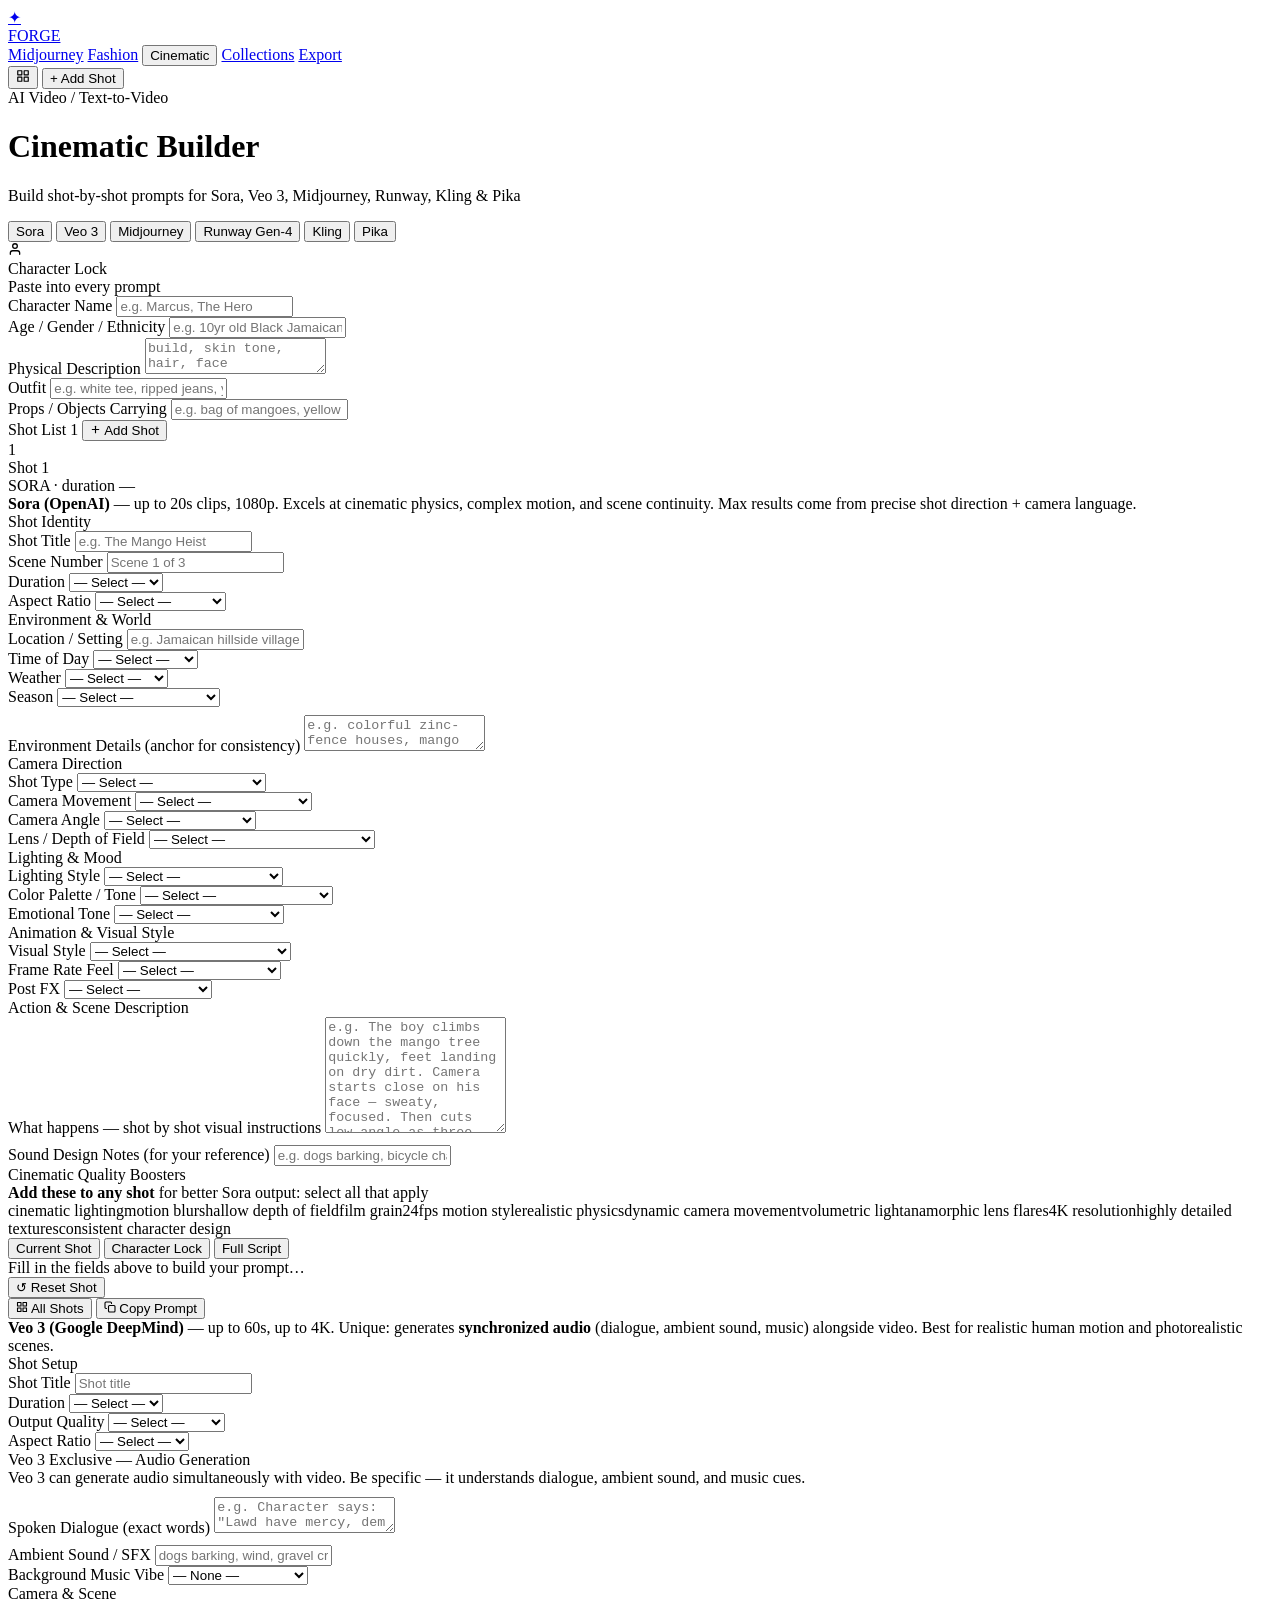
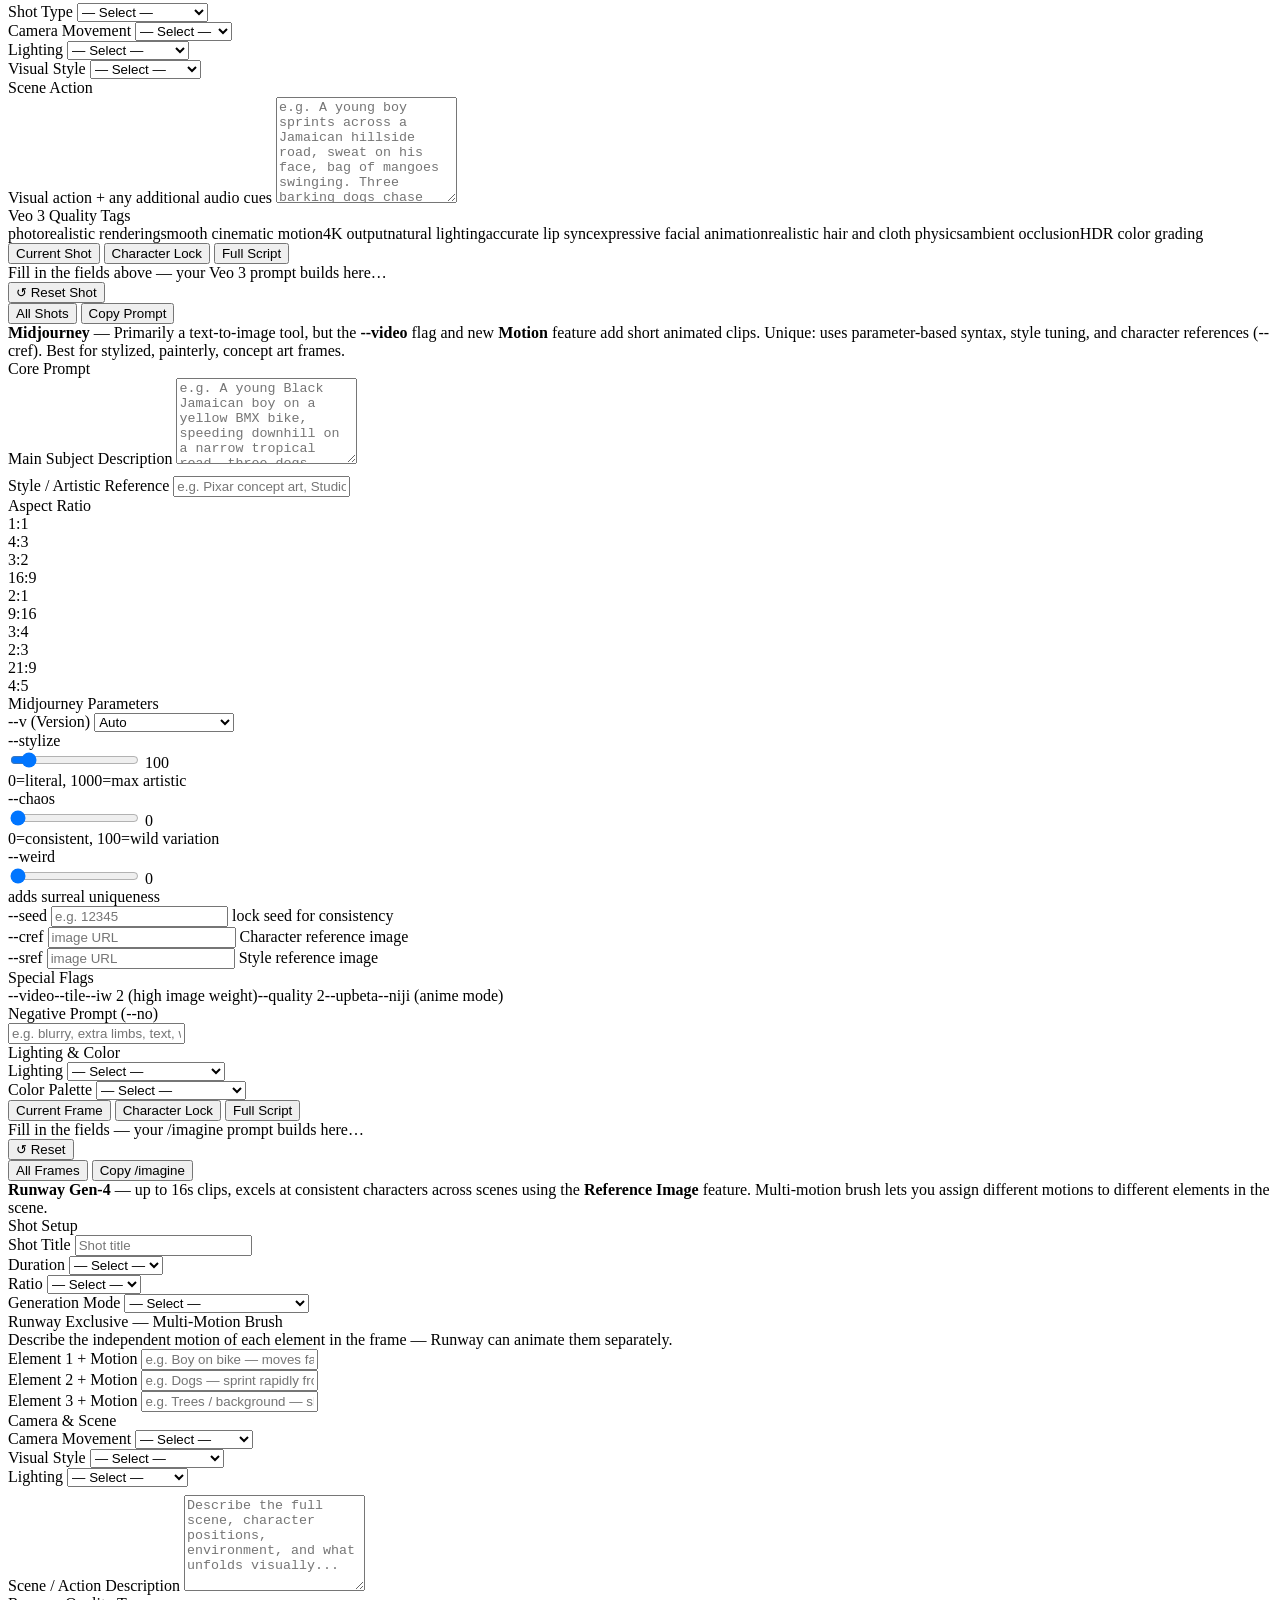
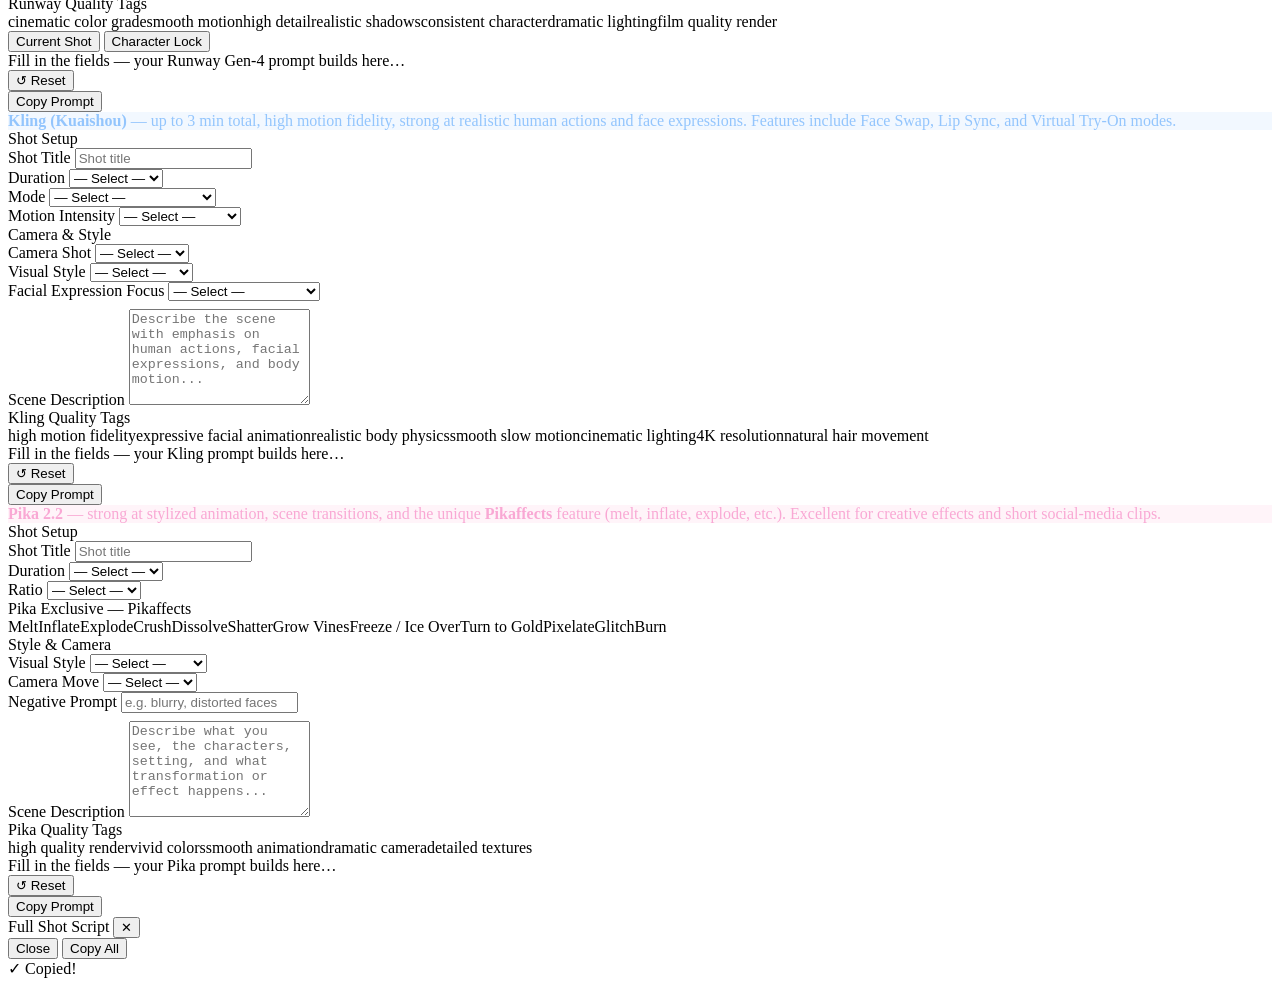
==== commit bc09d456: "ARCH-02/03: extract inline JS/CSS to external files, delete orphaned _index.html - ARCH-02: git rm _" ====
--- a/cinematic.html
+++ b/cinematic.html
@@ -1,1962 +1,962 @@
-<!DOCTYPE html>
-<html lang="en">
-<head>
-<meta charset="UTF-8">
-<meta name="viewport" content="width=device-width, initial-scale=1.0">
-<title>Mockup Forge — Cinematic</title>
-<link rel="preconnect" href="https://fonts.googleapis.com">
-<link href="https://fonts.googleapis.com/css2?family=DM+Sans:wght@300;400;500;600;700&family=Syne:wght@700;800&family=DM+Mono:wght@400;500&display=swap" rel="stylesheet">
-<style>
-:root {
-  --bg:            #0d0f1a;
-  --bg-mid:        #111422;
-  --surface:       #161928;
-  --surface-2:     #1d2235;
-  --surface-3:     #242840;
-  --lime:          #cef53c;
-  --lime-dim:      #b8e030;
-  --lime-soft:     rgba(206,245,60,0.12);
-  --amber:         #f59e0b;
-  --amber-soft:    rgba(245,158,11,0.12);
-  --cyan:          #22d3ee;
-  --cyan-soft:     rgba(34,211,238,0.10);
-  --rose:          #fb7185;
-  --rose-soft:     rgba(251,113,133,0.10);
-  --violet:        #a78bfa;
-  --violet-soft:   rgba(167,139,250,0.10);
-  --text-primary:  #f0f2ff;
-  --text-secondary:#8b90b8;
-  --text-muted:    #555a7a;
-  --border:        rgba(255,255,255,0.07);
-  --border-bright: rgba(255,255,255,0.13);
-  --radius-sm:     6px;
-  --radius-md:     12px;
-  --radius-lg:     18px;
-  --radius-xl:     22px;
-  --shadow-sm:     0 1px 4px rgba(0,0,0,0.3);
-  --shadow-md:     0 4px 20px rgba(0,0,0,0.4);
-  --shadow-lg:     0 12px 48px rgba(0,0,0,0.55);
-  --font:          'DM Sans', sans-serif;
-  --font-display:  'Syne', sans-serif;
-  --font-mono:     'DM Mono', monospace;
-}
-*, *::before, *::after { box-sizing: border-box; margin: 0; padding: 0; }
-html { font-size: 14px; scroll-behavior: smooth; }
-body { background: var(--bg); font-family: var(--font); color: var(--text-primary); min-height: 100vh; overflow-x: hidden; }
-
-/* subtle film-grain texture */
-body::before {
-  content: ''; position: fixed; inset: 0; z-index: 0; pointer-events: none;
-  background-image: url("data:image/svg+xml,%3Csvg viewBox='0 0 200 200' xmlns='http://www.w3.org/2000/svg'%3E%3Cfilter id='n'%3E%3CfeTurbulence type='fractalNoise' baseFrequency='0.9' numOctaves='4' stitchTiles='stitch'/%3E%3C/filter%3E%3Crect width='100%25' height='100%25' filter='url(%23n)' opacity='0.03'/%3E%3C/svg%3E");
-  opacity: 0.4;
-}
-body > * { position: relative; z-index: 1; }
-
-/* ── TOP NAV ── */
-.topnav {
-  background: rgba(13,15,26,0.92);
-  border-bottom: 1px solid var(--border);
-  backdrop-filter: blur(16px); -webkit-backdrop-filter: blur(16px);
-  padding: 0 20px; height: 52px;
-  display: flex; align-items: center; gap: 16px;
-  position: sticky; top: 0; z-index: 200;
-}
-.nav-brand {
-  font-family: var(--font-display); font-size: 15px; font-weight: 800;
-  color: var(--text-primary); display: flex; align-items: center; gap: 8px; flex-shrink: 0;
-  text-decoration: none;
-}
-.brand-dot {
-  width: 24px; height: 24px; background: var(--lime); border-radius: 7px;
-  display: flex; align-items: center; justify-content: center;
-  font-size: 11px; color: #111; font-weight: 900;
-}
-.nav-tabs { display: flex; align-items: center; gap: 2px; flex: 1; overflow-x: auto; scrollbar-width: none; }
-.nav-tabs::-webkit-scrollbar { display: none; }
-.nav-tab {
-  padding: 5px 13px; border-radius: 100px; font-size: 12.5px; font-weight: 500;
-  cursor: pointer; white-space: nowrap; color: var(--text-secondary);
-  transition: all 0.2s; border: none; background: none; font-family: var(--font);
-  text-decoration: none; display: inline-block;
-}
-.nav-tab:hover { background: var(--surface-2); color: var(--text-primary); }
-.nav-tab.active { background: var(--lime); color: #111; font-weight: 700; }
-.nav-actions { display: flex; align-items: center; gap: 8px; flex-shrink: 0; }
-.nav-icon-btn {
-  width: 30px; height: 30px; border-radius: var(--radius-sm);
-  border: 1px solid var(--border); background: none; cursor: pointer;
-  display: flex; align-items: center; justify-content: center;
-  color: var(--text-secondary); font-size: 13px; transition: background 0.15s;
-}
-.nav-icon-btn:hover { background: var(--surface-2); }
-.btn-create {
-  padding: 6px 13px; background: var(--lime); color: #111;
-  border: none; border-radius: var(--radius-md); font-family: var(--font);
-  font-size: 12px; font-weight: 700; cursor: pointer; transition: opacity 0.2s;
-}
-.btn-create:hover { opacity: 0.85; }
-
-/* ── PAGE HEADER ── */
-.page-header {
-  padding: 28px 24px 16px;
-  display: flex; align-items: flex-end; justify-content: space-between; flex-wrap: wrap; gap: 12px;
-}
-.page-title-block {}
-.page-eyebrow {
-  font-family: var(--font-mono); font-size: 10px; font-weight: 500;
-  text-transform: uppercase; letter-spacing: 0.14em; color: var(--lime);
-  margin-bottom: 6px;
-}
-.page-title {
-  font-family: var(--font-display); font-size: 30px; font-weight: 800;
-  letter-spacing: -0.02em; color: var(--text-primary);
-}
-.page-sub { font-size: 12.5px; color: var(--text-secondary); margin-top: 4px; }
-
-/* ── PLATFORM TABS ── */
-.platform-bar {
-  padding: 0 24px 16px;
-  display: flex; align-items: center; gap: 8px; flex-wrap: wrap;
-}
-.platform-tab {
-  display: flex; align-items: center; gap: 7px;
-  padding: 8px 16px; border-radius: var(--radius-md);
-  border: 1.5px solid var(--border);
-  background: var(--surface);
-  cursor: pointer; font-size: 12.5px; font-weight: 600;
-  color: var(--text-secondary); transition: all 0.2s;
-  font-family: var(--font);
-}
-.platform-tab:hover { border-color: var(--border-bright); color: var(--text-primary); }
-.platform-tab.active { background: var(--surface-2); border-color: var(--lime); color: var(--lime); }
-.platform-tab.active .pt-dot { background: var(--lime); }
-.pt-dot {
-  width: 7px; height: 7px; border-radius: 50%;
-  background: var(--text-muted); transition: background 0.2s;
-}
-.platform-tab[data-p="sora"] .pt-dot    { background: var(--cyan); }
-.platform-tab[data-p="veo3"] .pt-dot    { background: var(--amber); }
-.platform-tab[data-p="mj"] .pt-dot      { background: var(--violet); }
-.platform-tab[data-p="runway"] .pt-dot  { background: var(--rose); }
-.platform-tab[data-p="kling"] .pt-dot   { background: #60a5fa; }
-.platform-tab[data-p="pika"] .pt-dot    { background: #f472b6; }
-.platform-tab.active[data-p="sora"]    { border-color: var(--cyan);   color: var(--cyan); }
-.platform-tab.active[data-p="veo3"]    { border-color: var(--amber);  color: var(--amber); }
-.platform-tab.active[data-p="mj"]      { border-color: var(--violet); color: var(--violet); }
-.platform-tab.active[data-p="runway"]  { border-color: var(--rose);   color: var(--rose); }
-.platform-tab.active[data-p="kling"]   { border-color: #60a5fa;       color: #60a5fa; }
-.platform-tab.active[data-p="pika"]    { border-color: #f472b6;       color: #f472b6; }
-
-/* ── MAIN GRID ── */
-.main-grid {
-  display: grid;
-  grid-template-columns: 300px 1fr;
-  gap: 12px;
-  padding: 0 24px 24px;
-  min-height: calc(100vh - 200px);
-}
-@media (max-width: 820px) { .main-grid { grid-template-columns: 1fr; padding: 0 12px 24px; } }
-
-/* ── LEFT PANEL ── */
-.left-panel {
-  display: flex; flex-direction: column; gap: 10px;
-}
-
-/* CHARACTER LOCK CARD */
-.char-lock-card {
-  background: var(--surface);
-  border: 1.5px solid var(--border);
-  border-radius: var(--radius-xl);
-  padding: 16px;
-  box-shadow: var(--shadow-md);
-}
-.card-header {
-  display: flex; align-items: center; gap: 8px; margin-bottom: 12px;
-}
-.card-icon {
-  width: 28px; height: 28px; border-radius: 8px;
-  display: flex; align-items: center; justify-content: center;
-  flex-shrink: 0;
-}
-.card-icon.lime   { background: var(--lime-soft); color: var(--lime); }
-.card-icon.amber  { background: var(--amber-soft); color: var(--amber); }
-.card-icon.cyan   { background: var(--cyan-soft); color: var(--cyan); }
-.card-icon.violet { background: var(--violet-soft); color: var(--violet); }
-.card-icon.rose   { background: var(--rose-soft); color: var(--rose); }
-.card-title { font-size: 12px; font-weight: 700; color: var(--text-primary); }
-.card-subtitle { font-size: 10px; color: var(--text-muted); font-family: var(--font-mono); text-transform: uppercase; letter-spacing: 0.08em; }
-
-.field-group { display: flex; flex-direction: column; gap: 4px; margin-bottom: 8px; }
-.field-label { font-size: 10.5px; font-weight: 600; color: var(--text-secondary); }
-.field-input {
-  background: var(--bg-mid); border: 1.5px solid var(--border);
-  border-radius: var(--radius-sm); padding: 7px 10px;
-  font-family: var(--font); font-size: 12.5px; color: var(--text-primary);
-  outline: none; width: 100%; transition: border-color 0.2s;
-}
-.field-input::placeholder { color: var(--text-muted); }
-.field-input:focus { border-color: var(--lime-dim); }
-.field-textarea {
-  background: var(--bg-mid); border: 1.5px solid var(--border);
-  border-radius: var(--radius-sm); padding: 8px 10px;
-  font-family: var(--font); font-size: 12px; color: var(--text-primary);
-  outline: none; width: 100%; resize: vertical; min-height: 62px; line-height: 1.5;
-  transition: border-color 0.2s;
-}
-.field-textarea::placeholder { color: var(--text-muted); }
-.field-textarea:focus { border-color: var(--lime-dim); }
-.field-select {
-  background: var(--bg-mid); border: 1.5px solid var(--border);
-  border-radius: var(--radius-sm); padding: 7px 28px 7px 10px;
-  font-family: var(--font); font-size: 12.5px; color: var(--text-primary);
-  outline: none; width: 100%; appearance: none; -webkit-appearance: none; cursor: pointer;
-  background-image: url("data:image/svg+xml,%3Csvg xmlns='http://www.w3.org/2000/svg' width='10' height='6' viewBox='0 0 10 6'%3E%3Cpath d='M1 1l4 4 4-4' stroke='%238b90b8' stroke-width='1.5' fill='none' stroke-linecap='round'/%3E%3C/svg%3E");
-  background-repeat: no-repeat; background-position: right 8px center;
-  transition: border-color 0.2s;
-}
-.field-select option { background: #1d2235; }
-.field-select:focus { border-color: var(--lime-dim); }
-.field-select.has-value { border-color: rgba(206,245,60,0.4); }
-
-/* ── SHOT LIST ── */
-.shot-list-card {
-  background: var(--surface); border: 1.5px solid var(--border);
-  border-radius: var(--radius-xl); overflow: hidden;
-  box-shadow: var(--shadow-md); flex: 1;
-}
-.slc-header {
-  padding: 12px 14px; border-bottom: 1px solid var(--border);
-  display: flex; align-items: center; justify-content: space-between;
-}
-.slc-title { font-size: 11px; font-weight: 700; color: var(--text-primary); font-family: var(--font-mono); text-transform: uppercase; letter-spacing: 0.1em; }
-.add-shot-btn {
-  display: flex; align-items: center; gap: 5px;
-  padding: 5px 10px; border-radius: var(--radius-sm);
-  background: var(--lime-soft); border: 1px solid rgba(206,245,60,0.2);
-  color: var(--lime); font-size: 11px; font-weight: 700;
-  cursor: pointer; font-family: var(--font); transition: background 0.15s;
-}
-.add-shot-btn:hover { background: rgba(206,245,60,0.2); }
-
-.shot-list { overflow-y: auto; max-height: 280px; scrollbar-width: thin; scrollbar-color: var(--border) transparent; }
-.shot-list::-webkit-scrollbar { width: 3px; }
-.shot-list::-webkit-scrollbar-thumb { background: var(--border); border-radius: 2px; }
-
-.shot-item {
-  display: flex; align-items: center; gap: 9px;
-  padding: 9px 14px; border-bottom: 1px solid var(--border);
-  cursor: pointer; transition: background 0.15s;
-}
-.shot-item:last-child { border-bottom: none; }
-.shot-item:hover { background: var(--surface-2); }
-.shot-item.active { background: rgba(206,245,60,0.06); border-left: 2px solid var(--lime); padding-left: 12px; }
-.shot-num {
-  width: 22px; height: 22px; border-radius: 6px;
-  background: var(--surface-3); display: flex; align-items: center; justify-content: center;
-  font-size: 10px; font-weight: 700; font-family: var(--font-mono); color: var(--text-muted);
-  flex-shrink: 0;
-}
-.shot-item.active .shot-num { background: var(--lime); color: #111; }
-.shot-info { flex: 1; min-width: 0; }
-.shot-title-text { font-size: 12px; font-weight: 600; color: var(--text-primary); white-space: nowrap; overflow: hidden; text-overflow: ellipsis; }
-.shot-meta { font-size: 10px; color: var(--text-muted); margin-top: 1px; }
-.shot-del {
-  width: 20px; height: 20px; border-radius: 5px; border: none;
-  background: none; color: var(--text-muted); cursor: pointer; font-size: 12px;
-  display: flex; align-items: center; justify-content: center;
-  transition: all 0.15s; opacity: 0;
-}
-.shot-item:hover .shot-del { opacity: 1; }
-.shot-del:hover { background: var(--rose-soft); color: var(--rose); }
-
-/* ── RIGHT PANEL ── */
-.right-panel {
-  background: var(--surface); border: 1.5px solid var(--border);
-  border-radius: var(--radius-xl); box-shadow: var(--shadow-md);
-  display: flex; flex-direction: column; overflow: hidden;
-}
-
-/* Platform feature panel */
-.platform-panel { display: none; }
-.platform-panel.active { display: flex; flex-direction: column; flex: 1; }
-
-/* ── SHOT FORM ── */
-.shot-form {
-  flex: 1; overflow-y: auto; padding: 20px 24px;
-  scrollbar-width: thin; scrollbar-color: var(--border) transparent;
-}
-.shot-form::-webkit-scrollbar { width: 3px; }
-.shot-form::-webkit-scrollbar-thumb { background: var(--border); border-radius: 2px; }
-
-.form-section { margin-bottom: 20px; }
-.form-section-title {
-  font-size: 10px; font-weight: 700; text-transform: uppercase;
-  letter-spacing: 0.1em; color: var(--text-muted); margin-bottom: 9px;
-  display: flex; align-items: center; gap: 8px;
-}
-.form-section-title::after { content:''; flex:1; height:1px; background: var(--border); }
-
-.fields-grid { display: grid; grid-template-columns: repeat(auto-fill, minmax(175px, 1fr)); gap: 9px; }
-.fields-grid-3 { display: grid; grid-template-columns: repeat(3, 1fr); gap: 9px; }
-@media (max-width: 600px) { .fields-grid-3 { grid-template-columns: 1fr 1fr; } }
-
-/* chip multi-select */
-.chip-row { display: flex; flex-wrap: wrap; gap: 6px; }
-.chip {
-  padding: 5px 11px; border-radius: 100px;
-  border: 1.5px solid var(--border); background: var(--bg-mid);
-  font-size: 11.5px; color: var(--text-secondary);
-  cursor: pointer; user-select: none; transition: all 0.15s; font-weight: 500;
-}
-.chip:hover { border-color: var(--border-bright); color: var(--text-primary); }
-.chip.active { background: var(--surface-3); border-color: var(--lime-dim); color: var(--lime); font-weight: 700; }
-.chip.active-cyan   { background: var(--cyan-soft);   border-color: var(--cyan);   color: var(--cyan); }
-.chip.active-amber  { background: var(--amber-soft);  border-color: var(--amber);  color: var(--amber); }
-.chip.active-violet { background: var(--violet-soft); border-color: var(--violet); color: var(--violet); }
-.chip.active-rose   { background: var(--rose-soft);   border-color: var(--rose);   color: var(--rose); }
-
-/* tip box */
-.tip-box {
-  background: var(--lime-soft); border: 1px solid rgba(206,245,60,0.2);
-  border-radius: var(--radius-md); padding: 10px 13px;
-  font-size: 11.5px; color: var(--lime-dim); line-height: 1.55; margin-bottom: 16px;
-}
-.tip-box strong { font-weight: 700; color: var(--lime); }
-
-.info-box {
-  border-radius: var(--radius-md); padding: 10px 13px;
-  font-size: 11.5px; line-height: 1.55; margin-bottom: 14px;
-}
-.info-box.cyan   { background: var(--cyan-soft);   border: 1px solid rgba(34,211,238,0.2);   color: #67e8f9; }
-.info-box.amber  { background: var(--amber-soft);  border: 1px solid rgba(245,158,11,0.2);   color: #fcd34d; }
-.info-box.violet { background: var(--violet-soft); border: 1px solid rgba(167,139,250,0.2);  color: #c4b5fd; }
-.info-box.rose   { background: var(--rose-soft);   border: 1px solid rgba(251,113,133,0.2);  color: #fda4af; }
-.info-box strong { font-weight: 700; }
-
-/* ── PROMPT OUTPUT BAR ── */
-.prompt-bar {
-  border-top: 1px solid var(--border); padding: 14px 20px;
-  background: var(--surface);
-}
-.prompt-tabs { display: flex; gap: 4px; margin-bottom: 10px; }
-.prompt-tab {
-  padding: 4px 11px; border-radius: 100px; font-size: 11px; font-weight: 600;
-  cursor: pointer; border: 1px solid var(--border); background: none;
-  color: var(--text-muted); font-family: var(--font); transition: all 0.15s;
-}
-.prompt-tab.active { background: var(--lime); border-color: var(--lime); color: #111; }
-.prompt-output {
-  background: var(--bg-mid); border-radius: var(--radius-md); padding: 12px 14px;
-  font-family: var(--font-mono); font-size: 11px; line-height: 1.65;
-  color: var(--text-secondary); min-height: 72px; max-height: 130px;
-  overflow-y: auto; margin-bottom: 10px; border: 1.5px solid var(--border);
-  transition: border-color 0.25s; word-break: break-word;
-  scrollbar-width: thin; scrollbar-color: var(--border) transparent;
-}
-.prompt-output.has-content { border-color: rgba(206,245,60,0.35); color: var(--text-primary); }
-.prompt-placeholder { color: var(--text-muted); font-style: italic; }
-.prompt-actions { display: flex; gap: 8px; align-items: center; flex-wrap: wrap; }
-.spacer { flex: 1; }
-.btn {
-  padding: 8px 16px; border-radius: var(--radius-md); border: none; cursor: pointer;
-  font-family: var(--font); font-size: 12.5px; font-weight: 700;
-  display: flex; align-items: center; gap: 5px; transition: all 0.15s;
-}
-.btn-lime { background: var(--lime); color: #111; }
-.btn-lime:hover { background: var(--lime-dim); transform: translateY(-1px); }
-.btn-surface { background: var(--surface-2); color: var(--text-secondary); border: 1px solid var(--border); }
-.btn-surface:hover { background: var(--surface-3); color: var(--text-primary); }
-.btn-full-prompt {
-  background: var(--surface-2); border: 1px solid var(--border);
-  color: var(--text-secondary); padding: 7px 14px; border-radius: var(--radius-md);
-  font-family: var(--font); font-size: 12px; font-weight: 600; cursor: pointer;
-  transition: all 0.15s;
-}
-.btn-full-prompt:hover { background: var(--surface-3); color: var(--text-primary); }
-.btn:active { transform: scale(0.97); }
-
-/* ── FULL PROMPT MODAL ── */
-.modal-overlay {
-  position: fixed; inset: 0; z-index: 500;
-  background: rgba(0,0,0,0.7); backdrop-filter: blur(6px);
-  display: flex; align-items: center; justify-content: center; padding: 20px;
-  opacity: 0; pointer-events: none; transition: opacity 0.25s;
-}
-.modal-overlay.open { opacity: 1; pointer-events: all; }
-.modal {
-  background: var(--surface); border: 1px solid var(--border-bright);
-  border-radius: var(--radius-xl); width: 100%; max-width: 680px;
-  max-height: 80vh; display: flex; flex-direction: column;
-  box-shadow: var(--shadow-lg); transform: translateY(12px); transition: transform 0.25s;
-}
-.modal-overlay.open .modal { transform: translateY(0); }
-.modal-header {
-  padding: 16px 20px; border-bottom: 1px solid var(--border);
-  display: flex; align-items: center; justify-content: space-between;
-}
-.modal-title { font-family: var(--font-display); font-size: 16px; font-weight: 800; }
-.modal-close {
-  width: 28px; height: 28px; border-radius: var(--radius-sm);
-  border: 1px solid var(--border); background: none; cursor: pointer;
-  color: var(--text-secondary); font-size: 16px;
-  display: flex; align-items: center; justify-content: center;
-}
-.modal-close:hover { background: var(--surface-2); color: var(--text-primary); }
-.modal-body { flex: 1; overflow-y: auto; padding: 16px 20px; }
-.modal-shot-block {
-  background: var(--bg-mid); border: 1px solid var(--border);
-  border-radius: var(--radius-md); padding: 12px 14px; margin-bottom: 10px;
-}
-.modal-shot-label {
-  font-family: var(--font-mono); font-size: 10px; text-transform: uppercase;
-  letter-spacing: 0.1em; color: var(--lime); margin-bottom: 6px; font-weight: 600;
-}
-.modal-shot-text { font-family: var(--font-mono); font-size: 11px; color: var(--text-secondary); line-height: 1.6; }
-.modal-footer { padding: 12px 20px; border-top: 1px solid var(--border); display: flex; gap: 8px; justify-content: flex-end; }
-
-/* ── TOAST ── */
-.toast {
-  position: fixed; bottom: 28px; left: 50%;
-  transform: translateX(-50%) translateY(12px);
-  background: var(--surface-3); color: var(--text-primary);
-  padding: 9px 20px; border-radius: 100px;
-  font-size: 12.5px; font-weight: 600;
-  opacity: 0; pointer-events: none; transition: all 0.25s;
-  z-index: 1000; box-shadow: var(--shadow-lg);
-  display: flex; align-items: center; gap: 7px;
-  border: 1px solid var(--border-bright);
-}
-.t-lime { color: var(--lime); }
-.toast.show { opacity: 1; transform: translateX(-50%) translateY(0); }
-
-/* ── SCROLLBAR ── */
-::-webkit-scrollbar { width: 4px; height: 4px; }
-::-webkit-scrollbar-track { background: transparent; }
-::-webkit-scrollbar-thumb { background: var(--border); border-radius: 2px; }
-
-/* ── MJ special ── */
-.mj-ratio-grid {
-  display: grid; grid-template-columns: repeat(5, 1fr); gap: 6px;
-}
-.mj-ratio-chip {
-  padding: 6px 4px; border-radius: var(--radius-sm);
-  border: 1.5px solid var(--border); background: var(--bg-mid);
-  font-size: 11px; color: var(--text-secondary);
-  cursor: pointer; text-align: center; transition: all 0.15s; user-select: none;
-  font-weight: 600; font-family: var(--font-mono);
-}
-.mj-ratio-chip:hover { border-color: var(--violet); color: var(--violet); }
-.mj-ratio-chip.active { background: var(--violet-soft); border-color: var(--violet); color: var(--violet); }
-
-.param-row { display: flex; align-items: center; gap: 10px; margin-bottom: 8px; }
-.param-label { font-size: 11px; color: var(--text-secondary); font-weight: 600; width: 90px; flex-shrink: 0; }
-.param-input {
-  background: var(--bg-mid); border: 1.5px solid var(--border);
-  border-radius: var(--radius-sm); padding: 5px 10px;
-  font-family: var(--font-mono); font-size: 12px; color: var(--text-primary);
-  outline: none; width: 100px; transition: border-color 0.2s;
-}
-.param-input:focus { border-color: var(--violet); }
-.param-hint { font-size: 10px; color: var(--text-muted); }
-
-/* Range slider */
-.range-row { display: flex; align-items: center; gap: 10px; }
-.range-input {
-  flex: 1; -webkit-appearance: none; height: 4px;
-  background: var(--border); border-radius: 2px; outline: none;
-}
-.range-input::-webkit-slider-thumb {
-  -webkit-appearance: none; width: 14px; height: 14px; border-radius: 50%;
-  background: var(--lime); cursor: pointer;
-}
-.range-val { font-family: var(--font-mono); font-size: 11px; color: var(--lime); width: 32px; text-align: right; }
-
-/* responsive */
-@media (max-width: 640px) {
-  .main-grid { padding: 0 10px 20px; gap: 10px; }
-  .platform-bar { padding: 0 12px 12px; }
-  .page-header { padding: 18px 12px 12px; }
-  .topnav { padding: 0 12px; }
-  .shot-form { padding: 14px 14px; }
-  .prompt-bar { padding: 10px 14px; }
-  .mj-ratio-grid { grid-template-columns: repeat(4, 1fr); }
-}
-</style>
-</head>
-<body>
-
-<!-- TOP NAV -->
-<nav class="topnav">
-  <a class="nav-brand" href="prompt-builder.html">
-    <div class="brand-dot">✦</div>
-    FORGE
-  </a>
-  <div class="nav-tabs">
-    <a class="nav-tab" href="midjourney.html">Midjourney</a>
-    <a class="nav-tab" href="index.html">Fashion</a>
-    <button class="nav-tab active">Cinematic</button>
-    <a class="nav-tab" href="#">Collections</a>
-    <a class="nav-tab" href="#">Export</a>
-  </div>
-  <div class="nav-actions">
-    <button class="nav-icon-btn" id="btnFullPrompt" title="View all shots">
-      <svg width="14" height="14" viewBox="0 0 24 24" fill="none" stroke="currentColor" stroke-width="2" stroke-linecap="round" stroke-linejoin="round"><rect x="3" y="3" width="7" height="7"/><rect x="14" y="3" width="7" height="7"/><rect x="3" y="14" width="7" height="7"/><rect x="14" y="14" width="7" height="7"/></svg>
-    </button>
-    <button class="btn-create" onclick="addShot()">+ Add Shot</button>
-  </div>
-</nav>
-
-<!-- PAGE HEADER -->
-<div class="page-header">
-  <div class="page-title-block">
-    <div class="page-eyebrow">AI Video / Text-to-Video</div>
-    <h1 class="page-title">Cinematic Builder</h1>
-    <p class="page-sub">Build shot-by-shot prompts for Sora, Veo 3, Midjourney, Runway, Kling &amp; Pika</p>
-  </div>
-</div>
-
-<!-- PLATFORM TABS -->
-<div class="platform-bar" id="platformBar">
-  <button class="platform-tab active" data-p="sora" onclick="switchPlatform('sora', this)">
-    <span class="pt-dot"></span> Sora
-  </button>
-  <button class="platform-tab" data-p="veo3" onclick="switchPlatform('veo3', this)">
-    <span class="pt-dot"></span> Veo 3
-  </button>
-  <button class="platform-tab" data-p="mj" onclick="switchPlatform('mj', this)">
-    <span class="pt-dot"></span> Midjourney
-  </button>
-  <button class="platform-tab" data-p="runway" onclick="switchPlatform('runway', this)">
-    <span class="pt-dot"></span> Runway Gen-4
-  </button>
-  <button class="platform-tab" data-p="kling" onclick="switchPlatform('kling', this)">
-    <span class="pt-dot"></span> Kling
-  </button>
-  <button class="platform-tab" data-p="pika" onclick="switchPlatform('pika', this)">
-    <span class="pt-dot"></span> Pika
-  </button>
-</div>
-
-<!-- MAIN GRID -->
-<div class="main-grid">
-
-  <!-- LEFT: Character Lock + Shot List -->
-  <div class="left-panel">
-
-    <!-- Character Lock -->
-    <div class="char-lock-card">
-      <div class="card-header">
-        <div class="card-icon lime">
-          <svg width="14" height="14" viewBox="0 0 24 24" fill="none" stroke="currentColor" stroke-width="2.2" stroke-linecap="round" stroke-linejoin="round"><path d="M20 21v-2a4 4 0 00-4-4H8a4 4 0 00-4 4v2"/><circle cx="12" cy="7" r="4"/></svg>
-        </div>
-        <div>
-          <div class="card-title">Character Lock</div>
-          <div class="card-subtitle">Paste into every prompt</div>
-        </div>
-      </div>
-      <div class="field-group">
-        <label class="field-label">Character Name</label>
-        <input class="field-input" id="charName" placeholder="e.g. Marcus, The Hero" oninput="buildCurrentShot()">
-      </div>
-      <div class="field-group">
-        <label class="field-label">Age / Gender / Ethnicity</label>
-        <input class="field-input" id="charDemo" placeholder="e.g. 10yr old Black Jamaican boy" oninput="buildCurrentShot()">
-      </div>
-      <div class="field-group">
-        <label class="field-label">Physical Description</label>
-        <textarea class="field-textarea" id="charPhysical" placeholder="build, skin tone, hair, face features..." oninput="buildCurrentShot()"></textarea>
-      </div>
-      <div class="field-group">
-        <label class="field-label">Outfit</label>
-        <input class="field-input" id="charOutfit" placeholder="e.g. white tee, ripped jeans, yellow sneakers" oninput="buildCurrentShot()">
-      </div>
-      <div class="field-group">
-        <label class="field-label">Props / Objects Carrying</label>
-        <input class="field-input" id="charProps" placeholder="e.g. bag of mangoes, yellow BMX bike" oninput="buildCurrentShot()">
-      </div>
-    </div>
-
-    <!-- Shot List -->
-    <div class="shot-list-card">
-      <div class="slc-header">
-        <span class="slc-title">Shot List <span id="shotCountBadge" style="color:var(--lime)">1</span></span>
-        <button class="add-shot-btn" onclick="addShot()">
-          <svg width="11" height="11" viewBox="0 0 24 24" fill="none" stroke="currentColor" stroke-width="2.5" stroke-linecap="round"><line x1="12" y1="5" x2="12" y2="19"/><line x1="5" y1="12" x2="19" y2="12"/></svg>
-          Add Shot
-        </button>
-      </div>
-      <div class="shot-list" id="shotList"></div>
-    </div>
-
-  </div>
-
-  <!-- RIGHT: Platform-specific form -->
-  <div class="right-panel">
-
-    <!-- ══════════ SORA PANEL ══════════ -->
-    <div class="platform-panel active" id="panel-sora">
-      <div class="shot-form">
-        <div class="info-box cyan">
-          <strong>Sora (OpenAI)</strong> — up to 20s clips, 1080p. Excels at cinematic physics, complex motion, and scene continuity. Max results come from precise shot direction + camera language.
-        </div>
-
-        <div class="form-section">
-          <div class="form-section-title">Shot Identity</div>
-          <div class="fields-grid">
-            <div class="field-group">
-              <label class="field-label">Shot Title</label>
-              <input class="field-input" id="sora-shotTitle" placeholder="e.g. The Mango Heist" oninput="buildCurrentShot()">
-            </div>
-            <div class="field-group">
-              <label class="field-label">Scene Number</label>
-              <input class="field-input" id="sora-sceneNum" placeholder="Scene 1 of 3" oninput="buildCurrentShot()">
-            </div>
-            <div class="field-group">
-              <label class="field-label">Duration</label>
-              <select class="field-select" id="sora-duration" onchange="buildCurrentShot()">
-                <option value="">— Select —</option>
-                <option>5 seconds</option>
-                <option>10 seconds</option>
-                <option>15 seconds</option>
-                <option>20 seconds</option>
-              </select>
-            </div>
-            <div class="field-group">
-              <label class="field-label">Aspect Ratio</label>
-              <select class="field-select" id="sora-ratio" onchange="buildCurrentShot()">
-                <option value="">— Select —</option>
-                <option>16:9 (Landscape)</option>
-                <option>9:16 (Vertical)</option>
-                <option>1:1 (Square)</option>
-                <option>4:3</option>
-                <option>2.39:1 (Cinematic)</option>
-              </select>
-            </div>
-          </div>
-        </div>
-
-        <div class="form-section">
-          <div class="form-section-title">Environment &amp; World</div>
-          <div class="fields-grid">
-            <div class="field-group">
-              <label class="field-label">Location / Setting</label>
-              <input class="field-input" id="sora-location" placeholder="e.g. Jamaican hillside village" oninput="buildCurrentShot()">
-            </div>
-            <div class="field-group">
-              <label class="field-label">Time of Day</label>
-              <select class="field-select" id="sora-timeofday" onchange="buildCurrentShot()">
-                <option value="">— Select —</option>
-                <option>Dawn</option><option>Morning</option><option>Midday</option>
-                <option>Golden Hour</option><option>Dusk / Sunset</option>
-                <option>Blue Hour</option><option>Night</option><option>Midnight</option>
-              </select>
-            </div>
-            <div class="field-group">
-              <label class="field-label">Weather</label>
-              <select class="field-select" id="sora-weather" onchange="buildCurrentShot()">
-                <option value="">— Select —</option>
-                <option>Clear / Sunny</option><option>Partly Cloudy</option>
-                <option>Overcast</option><option>Rain</option><option>Heavy Rain</option>
-                <option>Fog / Mist</option><option>Snow</option><option>Storm</option>
-                <option>Heat Haze</option>
-              </select>
-            </div>
-            <div class="field-group">
-              <label class="field-label">Season</label>
-              <select class="field-select" id="sora-season" onchange="buildCurrentShot()">
-                <option value="">— Select —</option>
-                <option>Summer</option><option>Spring</option><option>Autumn / Fall</option><option>Winter</option><option>Tropical / Rainy Season</option>
-              </select>
-            </div>
-          </div>
-          <div class="field-group" style="margin-top:8px">
-            <label class="field-label">Environment Details (anchor for consistency)</label>
-            <textarea class="field-textarea" id="sora-envDetails" placeholder="e.g. colorful zinc-fence houses, mango trees, narrow dirt road, vibrant foliage..." oninput="buildCurrentShot()"></textarea>
-          </div>
-        </div>
-
-        <div class="form-section">
-          <div class="form-section-title">Camera Direction</div>
-          <div class="fields-grid">
-            <div class="field-group">
-              <label class="field-label">Shot Type</label>
-              <select class="field-select" id="sora-shotType" onchange="buildCurrentShot()">
-                <option value="">— Select —</option>
-                <option>Extreme Close-Up (ECU)</option><option>Close-Up (CU)</option>
-                <option>Medium Close-Up (MCU)</option><option>Medium Shot (MS)</option>
-                <option>Medium Wide (MWS)</option><option>Wide Shot (WS)</option>
-                <option>Extreme Wide / Establishing</option>
-                <option>Over-the-Shoulder (OTS)</option>
-                <option>POV (Point of View)</option><option>Two-Shot</option>
-              </select>
-            </div>
-            <div class="field-group">
-              <label class="field-label">Camera Movement</label>
-              <select class="field-select" id="sora-camMove" onchange="buildCurrentShot()">
-                <option value="">— Select —</option>
-                <option>Static / Locked Off</option><option>Pan Left</option><option>Pan Right</option>
-                <option>Tilt Up</option><option>Tilt Down</option>
-                <option>Dolly In (Push)</option><option>Dolly Out (Pull)</option>
-                <option>Dolly Left / Right</option>
-                <option>Tracking Shot (Follow)</option><option>Crane Up</option><option>Crane Down</option>
-                <option>360° Orbit</option><option>Handheld (Shaky)</option>
-                <option>Steadicam (Smooth Float)</option><option>Drone / Aerial</option>
-                <option>Dutch Tilt</option><option>Whip Pan</option>
-              </select>
-            </div>
-            <div class="field-group">
-              <label class="field-label">Camera Angle</label>
-              <select class="field-select" id="sora-camAngle" onchange="buildCurrentShot()">
-                <option value="">— Select —</option>
-                <option>Eye Level</option><option>Low Angle</option><option>High Angle</option>
-                <option>Bird's Eye / Top Down</option><option>Worm's Eye</option>
-                <option>Dutch / Canted</option><option>Aerial</option>
-              </select>
-            </div>
-            <div class="field-group">
-              <label class="field-label">Lens / Depth of Field</label>
-              <select class="field-select" id="sora-lens" onchange="buildCurrentShot()">
-                <option value="">— Select —</option>
-                <option>Wide Angle (Deep Focus)</option>
-                <option>Normal Lens</option><option>Telephoto (Compression)</option>
-                <option>Shallow DOF (Bokeh Background)</option>
-                <option>Macro (Extreme Detail)</option>
-                <option>Anamorphic (Lens Flares)</option>
-              </select>
-            </div>
-          </div>
-        </div>
-
-        <div class="form-section">
-          <div class="form-section-title">Lighting &amp; Mood</div>
-          <div class="fields-grid">
-            <div class="field-group">
-              <label class="field-label">Lighting Style</label>
-              <select class="field-select" id="sora-lighting" onchange="buildCurrentShot()">
-                <option value="">— Select —</option>
-                <option>Natural / Available Light</option><option>Golden Hour Glow</option>
-                <option>Harsh Direct Sunlight</option><option>Soft Diffused Light</option>
-                <option>Rembrandt Lighting</option><option>High Key (Bright, Flat)</option>
-                <option>Low Key (Dark, Contrasty)</option><option>Neon / Artificial Light</option>
-                <option>Firelight / Candlelight</option><option>Backlit / Silhouette</option>
-                <option>Overcast Flat Light</option><option>Volumetric / God Rays</option>
-              </select>
-            </div>
-            <div class="field-group">
-              <label class="field-label">Color Palette / Tone</label>
-              <select class="field-select" id="sora-palette" onchange="buildCurrentShot()">
-                <option value="">— Select —</option>
-                <option>Warm (Orange / Gold Tones)</option><option>Cool (Blue / Teal Tones)</option>
-                <option>Desaturated / Gritty</option><option>Vibrant / Saturated</option>
-                <option>Pastel / Soft</option><option>High Contrast B&amp;W</option>
-                <option>Neon / Cyberpunk</option><option>Earthy / Natural</option>
-                <option>Tropical / Lush</option><option>Cinematic Teal &amp; Orange</option>
-              </select>
-            </div>
-            <div class="field-group">
-              <label class="field-label">Emotional Tone</label>
-              <select class="field-select" id="sora-emotion" onchange="buildCurrentShot()">
-                <option value="">— Select —</option>
-                <option>Tense / Suspenseful</option><option>Hopeful / Uplifting</option>
-                <option>Joyful / Playful</option><option>Melancholic / Sad</option>
-                <option>Epic / Triumphant</option><option>Mysterious / Eerie</option>
-                <option>Romantic</option><option>Dangerous / Threatening</option>
-                <option>Peaceful / Serene</option><option>Chaotic / Urgent</option>
-              </select>
-            </div>
-          </div>
-        </div>
-
-        <div class="form-section">
-          <div class="form-section-title">Animation &amp; Visual Style</div>
-          <div class="fields-grid">
-            <div class="field-group">
-              <label class="field-label">Visual Style</label>
-              <select class="field-select" id="sora-visStyle" onchange="buildCurrentShot()">
-                <option value="">— Select —</option>
-                <option>Photorealistic</option><option>Cinematic Film</option>
-                <option>Pixar / 3D Animation</option><option>Studio Ghibli Anime</option>
-                <option>2D Animation (Flat)</option><option>Sketch / Storyboard</option>
-                <option>Watercolor / Painterly</option><option>Comic Book / Graphic Novel</option>
-                <option>Claymation / Stop-Motion</option><option>Documentary / Handheld Real</option>
-                <option>Retro / 80s Film Grain</option><option>Black &amp; White Classic</option>
-              </select>
-            </div>
-            <div class="field-group">
-              <label class="field-label">Frame Rate Feel</label>
-              <select class="field-select" id="sora-fps" onchange="buildCurrentShot()">
-                <option value="">— Select —</option>
-                <option>24fps (Cinematic)</option><option>30fps (Standard)</option>
-                <option>60fps (Smooth / Sports)</option><option>Slow Motion</option>
-                <option>Timelapse</option><option>Hyperlapse</option>
-              </select>
-            </div>
-            <div class="field-group">
-              <label class="field-label">Post FX</label>
-              <select class="field-select" id="sora-postfx" onchange="buildCurrentShot()">
-                <option value="">— Select —</option>
-                <option>None</option><option>Film Grain</option><option>Vignette</option>
-                <option>Lens Flares</option><option>Motion Blur</option>
-                <option>Chromatic Aberration</option><option>VHS / Retro Glitch</option>
-                <option>Anamorphic Flares</option>
-              </select>
-            </div>
-          </div>
-        </div>
-
-        <div class="form-section">
-          <div class="form-section-title">Action &amp; Scene Description</div>
-          <div class="field-group">
-            <label class="field-label">What happens — shot by shot visual instructions</label>
-            <textarea class="field-textarea" style="min-height:110px" id="sora-action" placeholder="e.g. The boy climbs down the mango tree quickly, feet landing on dry dirt. Camera starts close on his face — sweaty, focused. Then cuts low angle as three dogs burst from behind the house, barking furiously..." oninput="buildCurrentShot()"></textarea>
-          </div>
-          <div class="field-group" style="margin-top:8px">
-            <label class="field-label">Sound Design Notes (for your reference)</label>
-            <input class="field-input" id="sora-sound" placeholder="e.g. dogs barking, bicycle chain grinding, tropical birds, reggae bass" oninput="buildCurrentShot()">
-          </div>
-        </div>
-
-        <div class="form-section">
-          <div class="form-section-title">Cinematic Quality Boosters</div>
-          <div class="tip-box">
-            <strong>Add these to any shot</strong> for better Sora output: select all that apply
-          </div>
-          <div class="chip-row" id="sora-boosters">
-            <!-- filled by JS -->
-          </div>
-        </div>
-
-      </div><!-- /shot-form -->
-
-      <div class="prompt-bar">
-        <div class="prompt-tabs">
-          <button class="prompt-tab active" onclick="setPromptView('shot',this)">Current Shot</button>
-          <button class="prompt-tab" onclick="setPromptView('charlock',this)">Character Lock</button>
-          <button class="prompt-tab" onclick="setPromptView('full',this)">Full Script</button>
-        </div>
-        <div class="prompt-output" id="sora-promptOutput">
-          <span class="prompt-placeholder">Fill in the fields above — your Sora prompt builds here…</span>
-        </div>
-        <div class="prompt-actions">
-          <button class="btn btn-surface" onclick="resetCurrentShot()">↺ Reset Shot</button>
-          <div class="spacer"></div>
-          <button class="btn btn-surface" onclick="openModal()">
-            <svg width="12" height="12" viewBox="0 0 24 24" fill="none" stroke="currentColor" stroke-width="2.2" stroke-linecap="round" stroke-linejoin="round"><rect x="3" y="3" width="7" height="7"/><rect x="14" y="3" width="7" height="7"/><rect x="3" y="14" width="7" height="7"/><rect x="14" y="14" width="7" height="7"/></svg>
-            All Shots
-          </button>
-          <button class="btn btn-lime" onclick="copyCurrentPrompt()">
-            <svg width="12" height="12" viewBox="0 0 24 24" fill="none" stroke="currentColor" stroke-width="2.2" stroke-linecap="round" stroke-linejoin="round"><rect x="9" y="9" width="13" height="13" rx="2"/><path d="M5 15H4a2 2 0 01-2-2V4a2 2 0 012-2h9a2 2 0 012 2v1"/></svg>
-            Copy Prompt
-          </button>
-        </div>
-      </div>
-    </div><!-- /sora -->
-
-    <!-- ══════════ VEO 3 PANEL ══════════ -->
-    <div class="platform-panel" id="panel-veo3">
-      <div class="shot-form">
-        <div class="info-box amber">
-          <strong>Veo 3 (Google DeepMind)</strong> — up to 60s, up to 4K. Unique: generates <strong>synchronized audio</strong> (dialogue, ambient sound, music) alongside video. Best for realistic human motion and photorealistic scenes.
-        </div>
-
-        <div class="form-section">
-          <div class="form-section-title">Shot Setup</div>
-          <div class="fields-grid">
-            <div class="field-group">
-              <label class="field-label">Shot Title</label>
-              <input class="field-input" id="veo-shotTitle" placeholder="Shot title" oninput="buildCurrentShot()">
-            </div>
-            <div class="field-group">
-              <label class="field-label">Duration</label>
-              <select class="field-select" id="veo-duration" onchange="buildCurrentShot()">
-                <option value="">— Select —</option>
-                <option>5 seconds</option><option>10 seconds</option><option>20 seconds</option>
-                <option>30 seconds</option><option>45 seconds</option><option>60 seconds</option>
-              </select>
-            </div>
-            <div class="field-group">
-              <label class="field-label">Output Quality</label>
-              <select class="field-select" id="veo-quality" onchange="buildCurrentShot()">
-                <option value="">— Select —</option>
-                <option>720p Draft</option><option>1080p Standard</option>
-                <option>4K High Fidelity</option>
-              </select>
-            </div>
-            <div class="field-group">
-              <label class="field-label">Aspect Ratio</label>
-              <select class="field-select" id="veo-ratio" onchange="buildCurrentShot()">
-                <option value="">— Select —</option>
-                <option>16:9</option><option>9:16</option><option>1:1</option><option>4:3</option>
-              </select>
-            </div>
-          </div>
-        </div>
-
-        <div class="form-section">
-          <div class="form-section-title">Veo 3 Exclusive — Audio Generation</div>
-          <div class="info-box amber" style="margin-bottom:10px">
-            Veo 3 can generate audio simultaneously with video. Be specific — it understands dialogue, ambient sound, and music cues.
-          </div>
-          <div class="field-group">
-            <label class="field-label">Spoken Dialogue (exact words)</label>
-            <textarea class="field-textarea" id="veo-dialogue" placeholder='e.g. Character says: "Lawd have mercy, dem dog a come!" in a Jamaican accent, panicked tone.' oninput="buildCurrentShot()"></textarea>
-          </div>
-          <div class="fields-grid" style="margin-top:8px">
-            <div class="field-group">
-              <label class="field-label">Ambient Sound / SFX</label>
-              <input class="field-input" id="veo-sfx" placeholder="dogs barking, wind, gravel crunching" oninput="buildCurrentShot()">
-            </div>
-            <div class="field-group">
-              <label class="field-label">Background Music Vibe</label>
-              <select class="field-select" id="veo-music" onchange="buildCurrentShot()">
-                <option value="">— None —</option>
-                <option>Reggae / Dancehall</option><option>Orchestral Tension</option>
-                <option>Hip-Hop Beat</option><option>Afrobeats</option>
-                <option>Cinematic Score</option><option>Lo-fi Chill</option>
-                <option>Electronic / Synth</option><option>Acoustic / Folk</option>
-                <option>Jazz</option><option>Epic Drums</option>
-              </select>
-            </div>
-          </div>
-        </div>
-
-        <div class="form-section">
-          <div class="form-section-title">Camera &amp; Scene</div>
-          <div class="fields-grid">
-            <div class="field-group">
-              <label class="field-label">Shot Type</label>
-              <select class="field-select" id="veo-shotType" onchange="buildCurrentShot()">
-                <option value="">— Select —</option>
-                <option>Extreme Close-Up</option><option>Close-Up</option><option>Medium Shot</option>
-                <option>Wide Shot</option><option>Aerial / Drone</option><option>POV</option>
-              </select>
-            </div>
-            <div class="field-group">
-              <label class="field-label">Camera Movement</label>
-              <select class="field-select" id="veo-camMove" onchange="buildCurrentShot()">
-                <option value="">— Select —</option>
-                <option>Static</option><option>Pan</option><option>Tilt</option>
-                <option>Dolly In</option><option>Dolly Out</option><option>Tracking</option>
-                <option>Handheld</option><option>Aerial Drone</option><option>360 Orbit</option>
-              </select>
-            </div>
-            <div class="field-group">
-              <label class="field-label">Lighting</label>
-              <select class="field-select" id="veo-lighting" onchange="buildCurrentShot()">
-                <option value="">— Select —</option>
-                <option>Golden Hour</option><option>Harsh Sunlight</option>
-                <option>Soft Diffused</option><option>Neon / Artificial</option>
-                <option>Night / Low Light</option><option>Backlit</option>
-              </select>
-            </div>
-            <div class="field-group">
-              <label class="field-label">Visual Style</label>
-              <select class="field-select" id="veo-style" onchange="buildCurrentShot()">
-                <option value="">— Select —</option>
-                <option>Photorealistic</option><option>Cinematic Film</option>
-                <option>Documentary</option><option>Music Video</option>
-                <option>3D Animation</option><option>Anime</option>
-              </select>
-            </div>
-          </div>
-        </div>
-
-        <div class="form-section">
-          <div class="form-section-title">Scene Action</div>
-          <div class="field-group">
-            <label class="field-label">Visual action + any additional audio cues</label>
-            <textarea class="field-textarea" style="min-height:100px" id="veo-action" placeholder="e.g. A young boy sprints across a Jamaican hillside road, sweat on his face, bag of mangoes swinging. Three barking dogs chase behind him. Camera tracks low beside the bike. Gravel sprays. Sound: bike tires on gravel, rapid heartbeat effect, dogs barking..." oninput="buildCurrentShot()"></textarea>
-          </div>
-        </div>
-
-        <div class="form-section">
-          <div class="form-section-title">Veo 3 Quality Tags</div>
-          <div class="chip-row" id="veo-boosters"></div>
-        </div>
-
-      </div>
-      <div class="prompt-bar">
-        <div class="prompt-tabs">
-          <button class="prompt-tab active" onclick="setPromptView('shot',this)">Current Shot</button>
-          <button class="prompt-tab" onclick="setPromptView('charlock',this)">Character Lock</button>
-          <button class="prompt-tab" onclick="setPromptView('full',this)">Full Script</button>
-        </div>
-        <div class="prompt-output" id="veo-promptOutput">
-          <span class="prompt-placeholder">Fill in the fields above — your Veo 3 prompt builds here…</span>
-        </div>
-        <div class="prompt-actions">
-          <button class="btn btn-surface" onclick="resetCurrentShot()">↺ Reset Shot</button>
-          <div class="spacer"></div>
-          <button class="btn btn-surface" onclick="openModal()">All Shots</button>
-          <button class="btn btn-lime" onclick="copyCurrentPrompt()">Copy Prompt</button>
-        </div>
-      </div>
-    </div><!-- /veo3 -->
-
-    <!-- ══════════ MIDJOURNEY PANEL ══════════ -->
-    <div class="platform-panel" id="panel-mj">
-      <div class="shot-form">
-        <div class="info-box violet">
-          <strong>Midjourney</strong> — Primarily a text-to-image tool, but the <strong>--video</strong> flag and new <strong>Motion</strong> feature add short animated clips. Unique: uses parameter-based syntax, style tuning, and character references (--cref). Best for stylized, painterly, concept art frames.
-        </div>
-
-        <div class="form-section">
-          <div class="form-section-title">Core Prompt</div>
-          <div class="field-group">
-            <label class="field-label">Main Subject Description</label>
-            <textarea class="field-textarea" style="min-height:80px" id="mj-subject" placeholder="e.g. A young Black Jamaican boy on a yellow BMX bike, speeding downhill on a narrow tropical road, three dogs chasing behind him..." oninput="buildCurrentShot()"></textarea>
-          </div>
-          <div class="field-group" style="margin-top:8px">
-            <label class="field-label">Style / Artistic Reference</label>
-            <input class="field-input" id="mj-styleRef" placeholder="e.g. Pixar concept art, Studio Ghibli, Moebius, N.C. Wyeth, cinematic still" oninput="buildCurrentShot()">
-          </div>
-        </div>
-
-        <div class="form-section">
-          <div class="form-section-title">Aspect Ratio</div>
-          <div class="mj-ratio-grid" id="mj-ratioGrid">
-            <!-- filled by JS -->
-          </div>
-        </div>
-
-        <div class="form-section">
-          <div class="form-section-title">Midjourney Parameters</div>
-          <div class="param-row">
-            <span class="param-label">--v (Version)</span>
-            <select class="field-select" style="width:140px" id="mj-version" onchange="buildCurrentShot()">
-              <option value="">Auto</option>
-              <option>7</option><option>6.1</option><option>6</option>
-              <option>5.2</option><option>niji 6 (Anime)</option>
-            </select>
-          </div>
-          <div class="param-row">
-            <span class="param-label">--stylize</span>
-            <div class="range-row" style="flex:1">
-              <input type="range" class="range-input" id="mj-stylize" min="0" max="1000" value="100" step="25" oninput="document.getElementById('mj-stylize-val').textContent=this.value; buildCurrentShot()">
-              <span class="range-val" id="mj-stylize-val">100</span>
-            </div>
-            <span class="param-hint">0=literal, 1000=max artistic</span>
-          </div>
-          <div class="param-row">
-            <span class="param-label">--chaos</span>
-            <div class="range-row" style="flex:1">
-              <input type="range" class="range-input" id="mj-chaos" min="0" max="100" value="0" oninput="document.getElementById('mj-chaos-val').textContent=this.value; buildCurrentShot()">
-              <span class="range-val" id="mj-chaos-val">0</span>
-            </div>
-            <span class="param-hint">0=consistent, 100=wild variation</span>
-          </div>
-          <div class="param-row">
-            <span class="param-label">--weird</span>
-            <div class="range-row" style="flex:1">
-              <input type="range" class="range-input" id="mj-weird" min="0" max="3000" value="0" step="50" oninput="document.getElementById('mj-weird-val').textContent=this.value; buildCurrentShot()">
-              <span class="range-val" id="mj-weird-val">0</span>
-            </div>
-            <span class="param-hint">adds surreal uniqueness</span>
-          </div>
-          <div class="param-row">
-            <span class="param-label">--seed</span>
-            <input class="param-input" id="mj-seed" placeholder="e.g. 12345" oninput="buildCurrentShot()">
-            <span class="param-hint">lock seed for consistency</span>
-          </div>
-          <div class="param-row">
-            <span class="param-label">--cref</span>
-            <input class="param-input" id="mj-cref" placeholder="image URL" oninput="buildCurrentShot()" style="width:180px">
-            <span class="param-hint">Character reference image</span>
-          </div>
-          <div class="param-row">
-            <span class="param-label">--sref</span>
-            <input class="param-input" id="mj-sref" placeholder="image URL" oninput="buildCurrentShot()" style="width:180px">
-            <span class="param-hint">Style reference image</span>
-          </div>
-        </div>
-
-        <div class="form-section">
-          <div class="form-section-title">Special Flags</div>
-          <div class="chip-row" id="mj-flags">
-            <!-- filled by JS -->
-          </div>
-        </div>
-
-        <div class="form-section">
-          <div class="form-section-title">Negative Prompt (--no)</div>
-          <div class="field-group">
-            <input class="field-input" id="mj-negative" placeholder="e.g. blurry, extra limbs, text, watermark, bad anatomy" oninput="buildCurrentShot()">
-          </div>
-        </div>
-
-        <div class="form-section">
-          <div class="form-section-title">Lighting &amp; Color</div>
-          <div class="fields-grid">
-            <div class="field-group">
-              <label class="field-label">Lighting</label>
-              <select class="field-select" id="mj-lighting" onchange="buildCurrentShot()">
-                <option value="">— Select —</option>
-                <option>Golden Hour Rim Light</option><option>Dramatic Chiaroscuro</option>
-                <option>Soft Studio Lighting</option><option>Neon Glow</option>
-                <option>Backlit Silhouette</option><option>Volumetric Rays</option>
-                <option>Moonlight</option>
-              </select>
-            </div>
-            <div class="field-group">
-              <label class="field-label">Color Palette</label>
-              <select class="field-select" id="mj-palette" onchange="buildCurrentShot()">
-                <option value="">— Select —</option>
-                <option>Vibrant Tropical</option><option>Muted / Desaturated</option>
-                <option>Warm Gold &amp; Orange</option><option>Cool Blue &amp; Teal</option>
-                <option>Pastel Dreamlike</option><option>Neon / Cyberpunk</option>
-                <option>Earthy Naturalistic</option>
-              </select>
-            </div>
-          </div>
-        </div>
-
-      </div>
-      <div class="prompt-bar">
-        <div class="prompt-tabs">
-          <button class="prompt-tab active" onclick="setPromptView('shot',this)">Current Frame</button>
-          <button class="prompt-tab" onclick="setPromptView('charlock',this)">Character Lock</button>
-          <button class="prompt-tab" onclick="setPromptView('full',this)">Full Script</button>
-        </div>
-        <div class="prompt-output" id="mj-promptOutput">
-          <span class="prompt-placeholder">Fill in the fields — your /imagine prompt builds here…</span>
-        </div>
-        <div class="prompt-actions">
-          <button class="btn btn-surface" onclick="resetCurrentShot()">↺ Reset</button>
-          <div class="spacer"></div>
-          <button class="btn btn-surface" onclick="openModal()">All Frames</button>
-          <button class="btn btn-lime" onclick="copyCurrentPrompt()">Copy /imagine</button>
-        </div>
-      </div>
-    </div><!-- /mj -->
-
-    <!-- ══════════ RUNWAY PANEL ══════════ -->
-    <div class="platform-panel" id="panel-runway">
-      <div class="shot-form">
-        <div class="info-box rose">
-          <strong>Runway Gen-4</strong> — up to 16s clips, excels at consistent characters across scenes using the <strong>Reference Image</strong> feature. Multi-motion brush lets you assign different motions to different elements in the scene.
-        </div>
-        <div class="form-section">
-          <div class="form-section-title">Shot Setup</div>
-          <div class="fields-grid">
-            <div class="field-group">
-              <label class="field-label">Shot Title</label>
-              <input class="field-input" id="rw-shotTitle" placeholder="Shot title" oninput="buildCurrentShot()">
-            </div>
-            <div class="field-group">
-              <label class="field-label">Duration</label>
-              <select class="field-select" id="rw-duration" onchange="buildCurrentShot()">
-                <option value="">— Select —</option>
-                <option>5 seconds</option><option>10 seconds</option><option>16 seconds</option>
-              </select>
-            </div>
-            <div class="field-group">
-              <label class="field-label">Ratio</label>
-              <select class="field-select" id="rw-ratio" onchange="buildCurrentShot()">
-                <option value="">— Select —</option>
-                <option>16:9</option><option>9:16</option><option>1:1</option><option>4:3</option>
-              </select>
-            </div>
-            <div class="field-group">
-              <label class="field-label">Generation Mode</label>
-              <select class="field-select" id="rw-mode" onchange="buildCurrentShot()">
-                <option value="">— Select —</option>
-                <option>Text-to-Video</option><option>Image-to-Video (upload ref)</option>
-                <option>Video-to-Video (restyle)</option>
-              </select>
-            </div>
-          </div>
-        </div>
-
-        <div class="form-section">
-          <div class="form-section-title">Runway Exclusive — Multi-Motion Brush</div>
-          <div class="info-box rose">
-            Describe the independent motion of each element in the frame — Runway can animate them separately.
-          </div>
-          <div class="field-group">
-            <label class="field-label">Element 1 + Motion</label>
-            <input class="field-input" id="rw-motion1" placeholder="e.g. Boy on bike — moves fast toward camera, left to right" oninput="buildCurrentShot()">
-          </div>
-          <div class="field-group">
-            <label class="field-label">Element 2 + Motion</label>
-            <input class="field-input" id="rw-motion2" placeholder="e.g. Dogs — sprint rapidly from background, growing larger" oninput="buildCurrentShot()">
-          </div>
-          <div class="field-group">
-            <label class="field-label">Element 3 + Motion</label>
-            <input class="field-input" id="rw-motion3" placeholder="e.g. Trees / background — slight parallax movement" oninput="buildCurrentShot()">
-          </div>
-        </div>
-
-        <div class="form-section">
-          <div class="form-section-title">Camera &amp; Scene</div>
-          <div class="fields-grid">
-            <div class="field-group">
-              <label class="field-label">Camera Movement</label>
-              <select class="field-select" id="rw-cam" onchange="buildCurrentShot()">
-                <option value="">— Select —</option>
-                <option>Static</option><option>Slow Pan</option><option>Tracking</option>
-                <option>Handheld</option><option>Drone Pull Back</option><option>Dolly In</option>
-              </select>
-            </div>
-            <div class="field-group">
-              <label class="field-label">Visual Style</label>
-              <select class="field-select" id="rw-style" onchange="buildCurrentShot()">
-                <option value="">— Select —</option>
-                <option>Cinematic Realism</option><option>Animation</option>
-                <option>Graphic Novel</option><option>Documentary</option><option>Fantasy</option>
-              </select>
-            </div>
-            <div class="field-group">
-              <label class="field-label">Lighting</label>
-              <select class="field-select" id="rw-lighting" onchange="buildCurrentShot()">
-                <option value="">— Select —</option>
-                <option>Natural Daylight</option><option>Golden Hour</option>
-                <option>Moody Shadows</option><option>Neon Night</option><option>Overcast</option>
-              </select>
-            </div>
-          </div>
-          <div class="field-group" style="margin-top:8px">
-            <label class="field-label">Scene / Action Description</label>
-            <textarea class="field-textarea" style="min-height:90px" id="rw-action" placeholder="Describe the full scene, character positions, environment, and what unfolds visually..." oninput="buildCurrentShot()"></textarea>
-          </div>
-        </div>
-        <div class="form-section">
-          <div class="form-section-title">Runway Quality Tags</div>
-          <div class="chip-row" id="rw-boosters"></div>
-        </div>
-      </div>
-      <div class="prompt-bar">
-        <div class="prompt-tabs">
-          <button class="prompt-tab active" onclick="setPromptView('shot',this)">Current Shot</button>
-          <button class="prompt-tab" onclick="setPromptView('charlock',this)">Character Lock</button>
-        </div>
-        <div class="prompt-output" id="rw-promptOutput">
-          <span class="prompt-placeholder">Fill in the fields — your Runway Gen-4 prompt builds here…</span>
-        </div>
-        <div class="prompt-actions">
-          <button class="btn btn-surface" onclick="resetCurrentShot()">↺ Reset</button>
-          <div class="spacer"></div>
-          <button class="btn btn-lime" onclick="copyCurrentPrompt()">Copy Prompt</button>
-        </div>
-      </div>
-    </div><!-- /runway -->
-
-    <!-- ══════════ KLING PANEL ══════════ -->
-    <div class="platform-panel" id="panel-kling">
-      <div class="shot-form">
-        <div class="info-box" style="background:rgba(96,165,250,0.08);border-color:rgba(96,165,250,0.2);color:#93c5fd">
-          <strong>Kling (Kuaishou)</strong> — up to 3 min total, high motion fidelity, strong at realistic human actions and face expressions. Features include Face Swap, Lip Sync, and Virtual Try-On modes.
-        </div>
-        <div class="form-section">
-          <div class="form-section-title">Shot Setup</div>
-          <div class="fields-grid">
-            <div class="field-group">
-              <label class="field-label">Shot Title</label>
-              <input class="field-input" id="kl-shotTitle" placeholder="Shot title" oninput="buildCurrentShot()">
-            </div>
-            <div class="field-group">
-              <label class="field-label">Duration</label>
-              <select class="field-select" id="kl-duration" onchange="buildCurrentShot()">
-                <option value="">— Select —</option>
-                <option>5 seconds</option><option>10 seconds</option><option>30 seconds</option>
-                <option>60 seconds</option><option>3 minutes</option>
-              </select>
-            </div>
-            <div class="field-group">
-              <label class="field-label">Mode</label>
-              <select class="field-select" id="kl-mode" onchange="buildCurrentShot()">
-                <option value="">— Select —</option>
-                <option>Standard (Text-to-Video)</option>
-                <option>Image-to-Video</option>
-                <option>Lip Sync Mode</option>
-                <option>Face Swap</option>
-                <option>Virtual Try-On</option>
-              </select>
-            </div>
-            <div class="field-group">
-              <label class="field-label">Motion Intensity</label>
-              <select class="field-select" id="kl-motion" onchange="buildCurrentShot()">
-                <option value="">— Select —</option>
-                <option>Low (Subtle)</option><option>Medium</option>
-                <option>High (Dynamic)</option><option>Extreme (Action)</option>
-              </select>
-            </div>
-          </div>
-        </div>
-        <div class="form-section">
-          <div class="form-section-title">Camera &amp; Style</div>
-          <div class="fields-grid">
-            <div class="field-group">
-              <label class="field-label">Camera Shot</label>
-              <select class="field-select" id="kl-shot" onchange="buildCurrentShot()">
-                <option value="">— Select —</option>
-                <option>Close-Up</option><option>Medium</option><option>Wide</option>
-                <option>Aerial</option><option>POV</option>
-              </select>
-            </div>
-            <div class="field-group">
-              <label class="field-label">Visual Style</label>
-              <select class="field-select" id="kl-style" onchange="buildCurrentShot()">
-                <option value="">— Select —</option>
-                <option>Photorealistic</option><option>Cinematic</option>
-                <option>Animation</option><option>Anime</option><option>Painterly</option>
-              </select>
-            </div>
-            <div class="field-group">
-              <label class="field-label">Facial Expression Focus</label>
-              <select class="field-select" id="kl-expression" onchange="buildCurrentShot()">
-                <option value="">— Select —</option>
-                <option>Neutral</option><option>Frightened / Panicked</option>
-                <option>Determined / Intense</option><option>Joyful / Victorious</option>
-                <option>Exhausted / Relieved</option><option>Angry</option>
-              </select>
-            </div>
-          </div>
-          <div class="field-group" style="margin-top:8px">
-            <label class="field-label">Scene Description</label>
-            <textarea class="field-textarea" style="min-height:90px" id="kl-action" placeholder="Describe the scene with emphasis on human actions, facial expressions, and body motion..." oninput="buildCurrentShot()"></textarea>
-          </div>
-        </div>
-        <div class="form-section">
-          <div class="form-section-title">Kling Quality Tags</div>
-          <div class="chip-row" id="kl-boosters"></div>
-        </div>
-      </div>
-      <div class="prompt-bar">
-        <div class="prompt-output" id="kl-promptOutput"><span class="prompt-placeholder">Fill in the fields — your Kling prompt builds here…</span></div>
-        <div class="prompt-actions">
-          <button class="btn btn-surface" onclick="resetCurrentShot()">↺ Reset</button>
-          <div class="spacer"></div>
-          <button class="btn btn-lime" onclick="copyCurrentPrompt()">Copy Prompt</button>
-        </div>
-      </div>
-    </div><!-- /kling -->
-
-    <!-- ══════════ PIKA PANEL ══════════ -->
-    <div class="platform-panel" id="panel-pika">
-      <div class="shot-form">
-        <div class="info-box" style="background:rgba(244,114,182,0.08);border-color:rgba(244,114,182,0.2);color:#f9a8d4">
-          <strong>Pika 2.2</strong> — strong at stylized animation, scene transitions, and the unique <strong>Pikaffects</strong> feature (melt, inflate, explode, etc.). Excellent for creative effects and short social-media clips.
-        </div>
-        <div class="form-section">
-          <div class="form-section-title">Shot Setup</div>
-          <div class="fields-grid">
-            <div class="field-group">
-              <label class="field-label">Shot Title</label>
-              <input class="field-input" id="pk-shotTitle" placeholder="Shot title" oninput="buildCurrentShot()">
-            </div>
-            <div class="field-group">
-              <label class="field-label">Duration</label>
-              <select class="field-select" id="pk-duration" onchange="buildCurrentShot()">
-                <option value="">— Select —</option>
-                <option>3 seconds</option><option>5 seconds</option><option>10 seconds</option>
-              </select>
-            </div>
-            <div class="field-group">
-              <label class="field-label">Ratio</label>
-              <select class="field-select" id="pk-ratio" onchange="buildCurrentShot()">
-                <option value="">— Select —</option>
-                <option>16:9</option><option>9:16</option><option>1:1</option>
-              </select>
-            </div>
-          </div>
-        </div>
-
-        <div class="form-section">
-          <div class="form-section-title">Pika Exclusive — Pikaffects</div>
-          <div class="chip-row" id="pk-pikaffects"></div>
-        </div>
-
-        <div class="form-section">
-          <div class="form-section-title">Style &amp; Camera</div>
-          <div class="fields-grid">
-            <div class="field-group">
-              <label class="field-label">Visual Style</label>
-              <select class="field-select" id="pk-style" onchange="buildCurrentShot()">
-                <option value="">— Select —</option>
-                <option>3D Cartoon</option><option>Anime</option><option>Cinematic</option>
-                <option>Photorealistic</option><option>Watercolor</option>
-                <option>Sketch / Doodle</option><option>Retro / Vintage</option>
-              </select>
-            </div>
-            <div class="field-group">
-              <label class="field-label">Camera Move</label>
-              <select class="field-select" id="pk-cam" onchange="buildCurrentShot()">
-                <option value="">— Select —</option>
-                <option>Static</option><option>Zoom In</option><option>Zoom Out</option>
-                <option>Pan</option><option>Rotate</option><option>Tilt</option>
-              </select>
-            </div>
-            <div class="field-group">
-              <label class="field-label">Negative Prompt</label>
-              <input class="field-input" id="pk-negative" placeholder="e.g. blurry, distorted faces" oninput="buildCurrentShot()">
-            </div>
-          </div>
-          <div class="field-group" style="margin-top:8px">
-            <label class="field-label">Scene Description</label>
-            <textarea class="field-textarea" style="min-height:90px" id="pk-action" placeholder="Describe what you see, the characters, setting, and what transformation or effect happens..." oninput="buildCurrentShot()"></textarea>
-          </div>
-        </div>
-        <div class="form-section">
-          <div class="form-section-title">Pika Quality Tags</div>
-          <div class="chip-row" id="pk-boosters"></div>
-        </div>
-      </div>
-      <div class="prompt-bar">
-        <div class="prompt-output" id="pk-promptOutput"><span class="prompt-placeholder">Fill in the fields — your Pika prompt builds here…</span></div>
-        <div class="prompt-actions">
-          <button class="btn btn-surface" onclick="resetCurrentShot()">↺ Reset</button>
-          <div class="spacer"></div>
-          <button class="btn btn-lime" onclick="copyCurrentPrompt()">Copy Prompt</button>
-        </div>
-      </div>
-    </div><!-- /pika -->
-
-  </div><!-- /right-panel -->
-</div><!-- /main-grid -->
-
-<!-- FULL PROMPT MODAL -->
-<div class="modal-overlay" id="modalOverlay" onclick="closeModalOutside(event)">
-  <div class="modal">
-    <div class="modal-header">
-      <span class="modal-title" id="modalTitle">Full Shot Script</span>
-      <button class="modal-close" onclick="closeModal()">✕</button>
-    </div>
-    <div class="modal-body" id="modalBody"></div>
-    <div class="modal-footer">
-      <button class="btn btn-surface" onclick="closeModal()">Close</button>
-      <button class="btn btn-lime" onclick="copyModalContent()">Copy All</button>
-    </div>
-  </div>
-</div>
-
-<div class="toast" id="toast"><span class="t-lime">✓</span> <span id="toastMsg">Copied!</span></div>
-
-<!-- ══════════════════════════════════════════════════════════════ -->
-<script>
-// ═══════════ BOOSTER DATA ═══════════
-const BOOSTERS = {
-  sora: [
-    "cinematic lighting","motion blur","shallow depth of field","film grain",
-    "24fps motion style","realistic physics","dynamic camera movement",
-    "volumetric light","anamorphic lens flares","4K resolution",
-    "highly detailed textures","consistent character design"
-  ],
-  veo: [
-    "photorealistic rendering","smooth cinematic motion","4K output",
-    "natural lighting","accurate lip sync","expressive facial animation",
-    "realistic hair and cloth physics","ambient occlusion","HDR color grading"
-  ],
-  rw: [
-    "cinematic color grade","smooth motion","high detail","realistic shadows",
-    "consistent character","dramatic lighting","film quality render"
-  ],
-  kl: [
-    "high motion fidelity","expressive facial animation","realistic body physics",
-    "smooth slow motion","cinematic lighting","4K resolution","natural hair movement"
-  ],
-  pk: [
-    "high quality render","vivid colors","smooth animation","dramatic camera","detailed textures"
-  ]
-};
-
-const MJ_FLAGS = ["--video","--tile","--iw 2 (high image weight)","--quality 2","--upbeta","--niji (anime mode)"];
-const MJ_RATIOS = ["1:1","4:3","3:2","16:9","2:1","9:16","3:4","2:3","21:9","4:5"];
-const PIKAFFECTS = ["Melt","Inflate","Explode","Crush","Dissolve","Shatter","Grow Vines","Freeze / Ice Over","Turn to Gold","Pixelate","Glitch","Burn"];
-
-// ═══════════ SHOTS STATE ═══════════
-let shots = [{ id: 1, title: "Shot 1", platform: "sora" }];
-let currentShotId = 1;
-let currentPlatform = "sora";
-let promptView = "shot"; // shot | charlock | full
-
-// ═══════════ INIT ═══════════
-function init() {
-  renderBoosterChips("sora-boosters", BOOSTERS.sora, "active");
-  renderBoosterChips("veo-boosters", BOOSTERS.veo, "active-amber");
-  renderBoosterChips("rw-boosters", BOOSTERS.rw, "active-rose");
-  renderBoosterChips("kl-boosters", BOOSTERS.kl, "active", "active");
-  renderBoosterChips("pk-boosters", BOOSTERS.pk, "active");
-  renderMJRatios();
-  renderMJFlags();
-  renderPikaffects();
-  renderShotList();
-  buildCurrentShot();
-}
-
-function renderBoosterChips(containerId, items, activeClass) {
-  const el = document.getElementById(containerId);
-  if (!el) return;
-  el.innerHTML = items.map(item =>
-    `<span class="chip" onclick="toggleBooster(this,'${activeClass}')">${item}</span>`
-  ).join('');
-}
-function toggleBooster(el, activeClass) {
-  el.classList.toggle('active');
-  if (activeClass && activeClass !== 'active') el.classList.toggle(activeClass);
-  buildCurrentShot();
-}
-
-function renderMJRatios() {
-  const el = document.getElementById('mj-ratioGrid');
-  if (!el) return;
-  el.innerHTML = MJ_RATIOS.map(r =>
-    `<div class="mj-ratio-chip" onclick="selectMJRatio(this,'${r}')">${r}</div>`
-  ).join('');
-}
-function selectMJRatio(el, val) {
-  document.querySelectorAll('.mj-ratio-chip').forEach(c => c.classList.remove('active'));
-  el.classList.add('active');
-  buildCurrentShot();
-}
-
-function renderMJFlags() {
-  const el = document.getElementById('mj-flags');
-  if (!el) return;
-  el.innerHTML = MJ_FLAGS.map(f =>
-    `<span class="chip" onclick="toggleBooster(this,'active-violet')">${f}</span>`
-  ).join('');
-}
-
-function renderPikaffects() {
-  const el = document.getElementById('pk-pikaffects');
-  if (!el) return;
-  el.innerHTML = PIKAFFECTS.map(f =>
-    `<span class="chip" onclick="toggleBooster(this,'active-rose')">${f}</span>`
-  ).join('');
-}
-
-// ═══════════ PLATFORM SWITCH ═══════════
-function switchPlatform(p, btn) {
-  currentPlatform = p;
-  document.querySelectorAll('.platform-tab').forEach(t => t.classList.remove('active'));
-  btn.classList.add('active');
-  document.querySelectorAll('.platform-panel').forEach(panel => panel.classList.remove('active'));
-  const panel = document.getElementById('panel-' + p);
-  if (panel) panel.classList.add('active');
-  buildCurrentShot();
-}
-
-// ═══════════ SHOT LIST ═══════════
-function renderShotList() {
-  const el = document.getElementById('shotList');
-  el.innerHTML = shots.map(s =>
-    `<div class="shot-item${s.id === currentShotId ? ' active' : ''}" onclick="selectShot(${s.id})">
-      <div class="shot-num">${s.id}</div>
-      <div class="shot-info">
-        <div class="shot-title-text">${s.title || 'Untitled Shot'}</div>
-        <div class="shot-meta">${s.platform ? s.platform.toUpperCase() : ''} · ${s.duration || 'duration —'}</div>
-      </div>
-      ${shots.length > 1 ? `<button class="shot-del" onclick="deleteShot(event,${s.id})">✕</button>` : ''}
-    </div>`
-  ).join('');
-  document.getElementById('shotCountBadge').textContent = shots.length;
-}
-
-function selectShot(id) {
-  currentShotId = id;
-  renderShotList();
-  buildCurrentShot();
-}
-
-function addShot() {
-  const newId = shots.length + 1;
-  shots.push({ id: newId, title: `Shot ${newId}`, platform: currentPlatform });
-  currentShotId = newId;
-  renderShotList();
-  buildCurrentShot();
-  showToast('New shot added');
-}
-
-function deleteShot(e, id) {
-  e.stopPropagation();
-  if (shots.length <= 1) return;
-  shots = shots.filter(s => s.id !== id);
-  if (currentShotId === id) currentShotId = shots[0].id;
-  renderShotList();
-  buildCurrentShot();
-}
-
-// ═══════════ PROMPT VIEW TOGGLE ═══════════
-function setPromptView(view, btn) {
-  promptView = view;
-  btn.closest('.prompt-bar').querySelectorAll('.prompt-tab').forEach(t => t.classList.remove('active'));
-  btn.classList.add('active');
-  buildCurrentShot();
-}
-
-// ═══════════ GET VALUE HELPERS ═══════════
-function v(id) { const el = document.getElementById(id); return el ? el.value.trim() : ''; }
-function getActiveChips(containerId) {
-  const el = document.getElementById(containerId);
-  if (!el) return [];
-  return [...el.querySelectorAll('.chip.active, .chip.active-amber, .chip.active-rose, .chip.active-violet, .chip.active-cyan')].map(c => c.textContent.trim());
-}
-function getActiveMJRatio() {
-  const el = document.querySelector('.mj-ratio-chip.active');
-  return el ? el.textContent : '';
-}
-
-// ═══════════ CHARACTER LOCK STRING ═══════════
-function getCharLock() {
-  const name = v('charName'), demo = v('charDemo'), phys = v('charPhysical'),
-        outfit = v('charOutfit'), props = v('charProps');
-  const parts = [];
-  if (name) parts.push(`Character: ${name}.`);
-  if (demo) parts.push(demo);
-  if (phys) parts.push(phys);
-  if (outfit) parts.push(`Wearing: ${outfit}.`);
-  if (props) parts.push(`Carrying: ${props}.`);
-  if (!parts.length) return '[CHARACTER LOCK — fill in the left panel]';
-  parts.push('Maintain consistent character appearance across all shots.');
-  return parts.join(' ');
-}
-
-// ═══════════ BUILD SORA PROMPT ═══════════
-function buildSoraPrompt() {
-  const title = v('sora-shotTitle'), scene = v('sora-sceneNum'),
-        dur = v('sora-duration'), ratio = v('sora-ratio'),
-        loc = v('sora-location'), tod = v('sora-timeofday'),
-        weather = v('sora-weather'), season = v('sora-season'),
-        envDetail = v('sora-envDetails'),
-        shotType = v('sora-shotType'), camMove = v('sora-camMove'),
-        camAngle = v('sora-camAngle'), lens = v('sora-lens'),
-        lighting = v('sora-lighting'), palette = v('sora-palette'),
-        emotion = v('sora-emotion'),
-        visStyle = v('sora-visStyle'), fps = v('sora-fps'), postfx = v('sora-postfx'),
-        action = v('sora-action'), sound = v('sora-sound');
-  const boosters = getActiveChips('sora-boosters');
-
-  const parts = [];
-  const charLock = getCharLock();
-
-  if (scene) parts.push(`[${scene}${title ? ' — ' + title : ''}]`);
-  if (dur || ratio) parts.push(`Duration: ${dur || '—'} | Ratio: ${ratio || '—'}.`);
-  parts.push('CHARACTER LOCK: ' + charLock);
-
-  const envParts = [];
-  if (loc) envParts.push(loc);
-  if (tod) envParts.push(tod);
-  if (weather) envParts.push(weather);
-  if (season) envParts.push(season);
-  if (envParts.length) parts.push(`Setting: ${envParts.join(', ')}.`);
-  if (envDetail) parts.push(envDetail);
-
-  const camParts = [];
-  if (shotType) camParts.push(shotType);
-  if (camMove) camParts.push(camMove);
-  if (camAngle) camParts.push(camAngle);
-  if (lens) camParts.push(lens);
-  if (camParts.length) parts.push(`Camera: ${camParts.join(', ')}.`);
-
-  const lightParts = [];
-  if (lighting) lightParts.push(lighting);
-  if (palette) lightParts.push(palette);
-  if (emotion) lightParts.push(`${emotion} mood`);
-  if (lightParts.length) parts.push(`Lighting & Mood: ${lightParts.join(', ')}.`);
-
-  const styleParts = [];
-  if (visStyle) styleParts.push(visStyle);
-  if (fps) styleParts.push(fps);
-  if (postfx) styleParts.push(postfx);
-  if (styleParts.length) parts.push(`Style: ${styleParts.join(', ')}.`);
-
-  if (action) parts.push(action);
-  if (sound) parts.push(`Sound notes: ${sound}`);
-  if (boosters.length) parts.push(boosters.join(', ') + '.');
-
-  return parts.join('\n\n');
-}
-
-// ═══════════ BUILD VEO PROMPT ═══════════
-function buildVeoPrompt() {
-  const title = v('veo-shotTitle'), dur = v('veo-duration'),
-        quality = v('veo-quality'), ratio = v('veo-ratio'),
-        dialogue = v('veo-dialogue'), sfx = v('veo-sfx'), music = v('veo-music'),
-        shotType = v('veo-shotType'), camMove = v('veo-camMove'),
-        lighting = v('veo-lighting'), style = v('veo-style'),
-        action = v('veo-action');
-  const boosters = getActiveChips('veo-boosters');
-  const charLock = getCharLock();
-  const parts = [];
-
-  if (title) parts.push(`[${title}]`);
-  if (dur || quality || ratio) parts.push(`${dur || ''} | ${quality || ''} | ${ratio || ''}`);
-  parts.push('CHARACTER: ' + charLock);
-  if (action) parts.push(action);
-
-  const camParts = [];
-  if (shotType) camParts.push(shotType);
-  if (camMove) camParts.push(camMove);
-  if (camParts.length) parts.push(`Camera: ${camParts.join(', ')}.`);
-
-  if (lighting) parts.push(`Lighting: ${lighting}.`);
-  if (style) parts.push(`Style: ${style}.`);
-
-  if (dialogue || sfx || music) {
-    parts.push('AUDIO:');
-    if (dialogue) parts.push(`Dialogue: ${dialogue}`);
-    if (sfx) parts.push(`SFX: ${sfx}`);
-    if (music) parts.push(`Music: ${music}`);
-  }
-  if (boosters.length) parts.push(boosters.join(', ') + '.');
-  return parts.join('\n\n');
-}
-
-// ═══════════ BUILD MJ PROMPT ═══════════
-function buildMJPrompt() {
-  const subject = v('mj-subject'), styleRef = v('mj-styleRef'),
-        version = v('mj-version'), seed = v('mj-seed'),
-        cref = v('mj-cref'), sref = v('mj-sref'),
-        negative = v('mj-negative'), lighting = v('mj-lighting'),
-        palette = v('mj-palette');
-  const stylize = document.getElementById('mj-stylize')?.value || '100';
-  const chaos = document.getElementById('mj-chaos')?.value || '0';
-  const weird = document.getElementById('mj-weird')?.value || '0';
-  const ratio = getActiveMJRatio();
-  const flags = getActiveChips('mj-flags');
-  const charLock = getCharLock();
-
-  const descParts = [];
-  if (subject) descParts.push(subject);
-  if (lighting) descParts.push(lighting);
-  if (palette) descParts.push(palette);
-  if (styleRef) descParts.push(styleRef);
-  descParts.push(charLock);
-
-  let prompt = `/imagine ${descParts.join(', ')}`;
-
-  if (negative) prompt += ` --no ${negative}`;
-  if (ratio) prompt += ` --ar ${ratio}`;
-  if (version) prompt += ` --v ${version}`;
-  if (stylize !== '100') prompt += ` --stylize ${stylize}`;
-  if (chaos !== '0') prompt += ` --chaos ${chaos}`;
-  if (weird !== '0') prompt += ` --weird ${weird}`;
-  if (seed) prompt += ` --seed ${seed}`;
-  if (cref) prompt += ` --cref ${cref}`;
-  if (sref) prompt += ` --sref ${sref}`;
-  flags.filter(f => !f.includes('(')).forEach(f => { prompt += ` ${f}`; });
-
-  return prompt;
-}
-
-// ═══════════ BUILD RUNWAY PROMPT ═══════════
-function buildRunwayPrompt() {
-  const title = v('rw-shotTitle'), dur = v('rw-duration'),
-        ratio = v('rw-ratio'), mode = v('rw-mode'),
-        m1 = v('rw-motion1'), m2 = v('rw-motion2'), m3 = v('rw-motion3'),
-        cam = v('rw-cam'), style = v('rw-style'), lighting = v('rw-lighting'),
-        action = v('rw-action');
-  const boosters = getActiveChips('rw-boosters');
-  const charLock = getCharLock();
-  const parts = [];
-
-  if (title) parts.push(`[${title}]`);
-  if (mode) parts.push(`Mode: ${mode}${dur ? ' | ' + dur : ''}${ratio ? ' | ' + ratio : ''}`);
-  parts.push('CHARACTER: ' + charLock);
-  if (action) parts.push(action);
-
-  const motions = [m1, m2, m3].filter(Boolean);
-  if (motions.length) parts.push('MOTION BRUSH:\n' + motions.map((m, i) => `  ${i + 1}. ${m}`).join('\n'));
-
-  const camParts = [];
-  if (cam) camParts.push(cam);
-  if (lighting) camParts.push(lighting);
-  if (style) camParts.push(style);
-  if (camParts.length) parts.push(camParts.join(', ') + '.');
-  if (boosters.length) parts.push(boosters.join(', ') + '.');
-
-  return parts.join('\n\n');
-}
-
-// ═══════════ BUILD KLING PROMPT ═══════════
-function buildKlingPrompt() {
-  const title = v('kl-shotTitle'), dur = v('kl-duration'),
-        mode = v('kl-mode'), motion = v('kl-motion'),
-        shot = v('kl-shot'), style = v('kl-style'),
-        expression = v('kl-expression'), action = v('kl-action');
-  const boosters = getActiveChips('kl-boosters');
-  const charLock = getCharLock();
-  const parts = [];
-
-  if (title) parts.push(`[${title}]`);
-  const meta = [mode, dur, motion].filter(Boolean);
-  if (meta.length) parts.push(meta.join(' | '));
-  parts.push('CHARACTER: ' + charLock);
-  if (action) parts.push(action);
-
-  const camParts = [shot, style, expression].filter(Boolean);
-  if (camParts.length) parts.push(camParts.join(', ') + '.');
-  if (boosters.length) parts.push(boosters.join(', ') + '.');
-
-  return parts.join('\n\n');
-}
-
-// ═══════════ BUILD PIKA PROMPT ═══════════
-function buildPikaPrompt() {
-  const title = v('pk-shotTitle'), dur = v('pk-duration'),
-        ratio = v('pk-ratio'), style = v('pk-style'),
-        cam = v('pk-cam'), negative = v('pk-negative'),
-        action = v('pk-action');
-  const pikaffects = getActiveChips('pk-pikaffects');
-  const boosters = getActiveChips('pk-boosters');
-  const charLock = getCharLock();
-  const parts = [];
-
-  if (title) parts.push(`[${title}]`);
-  const meta = [dur, ratio, style].filter(Boolean);
-  if (meta.length) parts.push(meta.join(' | '));
-  parts.push('CHARACTER: ' + charLock);
-  if (action) parts.push(action);
-  if (pikaffects.length) parts.push(`Pikaffects: ${pikaffects.join(', ')}.`);
-  if (cam) parts.push(`Camera: ${cam}.`);
-  if (negative) parts.push(`[Negative: ${negative}]`);
-  if (boosters.length) parts.push(boosters.join(', ') + '.');
-
-  return parts.join('\n\n');
-}
-
-// ═══════════ MASTER BUILD ═══════════
-function buildCurrentShot() {
-  let prompt = '';
-  const outputId = currentPlatform + '-promptOutput';
-  const outputEl = document.getElementById(outputId);
-
-  if (promptView === 'charlock') {
-    const cl = getCharLock();
-    prompt = cl === '[CHARACTER LOCK — fill in the left panel]' ? '' : cl;
-    if (outputEl) {
-      outputEl.textContent = prompt || '';
-      if (!prompt) outputEl.innerHTML = '<span class="prompt-placeholder">Fill in the Character Lock panel on the left…</span>';
-      outputEl.classList.toggle('has-content', !!prompt);
-    }
-    return;
-  }
-
-  if (promptView === 'full') {
-    renderFullScript();
-    return;
-  }
-
-  // Shot view
-  switch (currentPlatform) {
-    case 'sora':   prompt = buildSoraPrompt(); break;
-    case 'veo3':   prompt = buildVeoPrompt(); break;
-    case 'mj':     prompt = buildMJPrompt(); break;
-    case 'runway': prompt = buildRunwayPrompt(); break;
-    case 'kling':  prompt = buildKlingPrompt(); break;
-    case 'pika':   prompt = buildPikaPrompt(); break;
-  }
-
-  // Update current shot meta
-  const shot = shots.find(s => s.id === currentShotId);
-  if (shot) {
-    const titleEl = document.getElementById(currentPlatform + '-shotTitle') ||
-                    document.getElementById('sora-shotTitle');
-    if (titleEl && titleEl.value) shot.title = titleEl.value;
-    const durEl = document.getElementById(currentPlatform + '-duration') ||
-                  document.getElementById(currentPlatform === 'veo3' ? 'veo-duration' : currentPlatform + '-duration');
-    if (durEl && durEl.value) shot.duration = durEl.value;
-    shot.platform = currentPlatform;
-    shot.prompt = prompt;
-  }
-  renderShotList();
-
-  if (outputEl) {
-    const hasContent = prompt.replace(/\[CHARACTER LOCK[^\]]*\]/g, '').trim().length > 30;
-    if (hasContent) {
-      outputEl.textContent = prompt;
-      outputEl.classList.add('has-content');
-    } else {
-      outputEl.innerHTML = '<span class="prompt-placeholder">Fill in the fields above to build your prompt…</span>';
-      outputEl.classList.remove('has-content');
-    }
-  }
-}
-
-// ═══════════ FULL SCRIPT ═══════════
-function renderFullScript() {
-  const outputId = currentPlatform + '-promptOutput';
-  const outputEl = document.getElementById(outputId);
-  if (!outputEl) return;
-  const charLock = getCharLock();
-  const allText = [
-    `=== CHARACTER LOCK ===\n${charLock}`,
-    ...shots.map(s => `=== ${s.title || 'Shot ' + s.id} ===\n${s.prompt || '[Not yet built]'}`)
-  ].join('\n\n---\n\n');
-  outputEl.textContent = allText;
-  outputEl.classList.add('has-content');
-}
-
-// ═══════════ MODAL ═══════════
-function openModal() {
-  const charLock = getCharLock();
-  const body = document.getElementById('modalBody');
-  body.innerHTML = `
-    <div class="modal-shot-block">
-      <div class="modal-shot-label">Character Lock (paste into every prompt)</div>
-      <div class="modal-shot-text">${charLock}</div>
-    </div>
-    ${shots.map(s => `
-      <div class="modal-shot-block">
-        <div class="modal-shot-label">${s.title || 'Shot ' + s.id} — ${(s.platform || '').toUpperCase()}</div>
-        <div class="modal-shot-text">${s.prompt || '[Not yet built — select this shot and fill in the form]'}</div>
-      </div>
-    `).join('')}
-  `;
-  document.getElementById('modalOverlay').classList.add('open');
-}
-
-function closeModal() {
-  document.getElementById('modalOverlay').classList.remove('open');
-}
-function closeModalOutside(e) {
-  if (e.target === document.getElementById('modalOverlay')) closeModal();
-}
-function copyModalContent() {
-  const charLock = getCharLock();
-  const text = [
-    `CHARACTER LOCK:\n${charLock}`,
-    ...shots.map(s => `${s.title || 'Shot ' + s.id}:\n${s.prompt || ''}`)
-  ].join('\n\n---\n\n');
-  navigator.clipboard.writeText(text).then(() => showToast('All shots copied!'));
-  closeModal();
-}
-
-// ═══════════ COPY ═══════════
-function copyCurrentPrompt() {
-  const outputId = currentPlatform + '-promptOutput';
-  const el = document.getElementById(outputId);
-  if (!el) return;
-  const text = el.textContent;
-  if (!text || text.includes('Fill in the fields')) return;
-  navigator.clipboard.writeText(text).then(() => showToast('Prompt copied!'));
-}
-
-// ═══════════ RESET ═══════════
-function resetCurrentShot() {
-  const panels = { sora: 'sora', veo3: 'veo', mj: 'mj', runway: 'rw', kling: 'kl', pika: 'pk' };
-  const prefix = panels[currentPlatform];
-  if (!prefix) return;
-  document.querySelectorAll(`#panel-${currentPlatform} input, #panel-${currentPlatform} select, #panel-${currentPlatform} textarea`)
-    .forEach(el => {
-      if (el.tagName === 'SELECT') el.selectedIndex = 0;
-      else el.value = '';
-    });
-  document.querySelectorAll(`#panel-${currentPlatform} .chip`).forEach(c => c.className = 'chip');
-  document.querySelectorAll('.mj-ratio-chip').forEach(c => c.classList.remove('active'));
-  buildCurrentShot();
-}
-
-// ═══════════ TOAST ═══════════
-function showToast(msg) {
-  document.getElementById('toastMsg').textContent = msg;
-  const t = document.getElementById('toast');
-  t.classList.add('show');
-  setTimeout(() => t.classList.remove('show'), 2200);
-}
-
-// ═══════════ INIT ═══════════
-init();
-</script>
-</body>
+<!DOCTYPE html>
+<html lang="en">
+<head>
+<meta charset="UTF-8">
+<meta name="viewport" content="width=device-width, initial-scale=1.0">
+<title>Mockup Forge — Cinematic</title>
+<link rel="preconnect" href="https://fonts.googleapis.com">
+<link href="https://fonts.googleapis.com/css2?family=DM+Sans:wght@300;400;500;600;700&family=Syne:wght@700;800&family=DM+Mono:wght@400;500&display=swap" rel="stylesheet">
+</head>
+<body>
+
+<!-- TOP NAV -->
+<nav class="topnav">
+  <a class="nav-brand" href="prompt-builder.html">
+    <div class="brand-dot">✦</div>
+    FORGE
+  </a>
+  <div class="nav-tabs">
+    <a class="nav-tab" href="midjourney.html">Midjourney</a>
+    <a class="nav-tab" href="index.html">Fashion</a>
+    <button class="nav-tab active">Cinematic</button>
+    <a class="nav-tab" href="#">Collections</a>
+    <a class="nav-tab" href="#">Export</a>
+  </div>
+  <div class="nav-actions">
+    <button class="nav-icon-btn" id="btnFullPrompt" title="View all shots">
+      <svg width="14" height="14" viewBox="0 0 24 24" fill="none" stroke="currentColor" stroke-width="2" stroke-linecap="round" stroke-linejoin="round"><rect x="3" y="3" width="7" height="7"/><rect x="14" y="3" width="7" height="7"/><rect x="3" y="14" width="7" height="7"/><rect x="14" y="14" width="7" height="7"/></svg>
+    </button>
+    <button class="btn-create" onclick="addShot()">+ Add Shot</button>
+  </div>
+</nav>
+
+<!-- PAGE HEADER -->
+<div class="page-header">
+  <div class="page-title-block">
+    <div class="page-eyebrow">AI Video / Text-to-Video</div>
+    <h1 class="page-title">Cinematic Builder</h1>
+    <p class="page-sub">Build shot-by-shot prompts for Sora, Veo 3, Midjourney, Runway, Kling &amp; Pika</p>
+  </div>
+</div>
+
+<!-- PLATFORM TABS -->
+<div class="platform-bar" id="platformBar">
+  <button class="platform-tab active" data-p="sora" onclick="switchPlatform('sora', this)">
+    <span class="pt-dot"></span> Sora
+  </button>
+  <button class="platform-tab" data-p="veo3" onclick="switchPlatform('veo3', this)">
+    <span class="pt-dot"></span> Veo 3
+  </button>
+  <button class="platform-tab" data-p="mj" onclick="switchPlatform('mj', this)">
+    <span class="pt-dot"></span> Midjourney
+  </button>
+  <button class="platform-tab" data-p="runway" onclick="switchPlatform('runway', this)">
+    <span class="pt-dot"></span> Runway Gen-4
+  </button>
+  <button class="platform-tab" data-p="kling" onclick="switchPlatform('kling', this)">
+    <span class="pt-dot"></span> Kling
+  </button>
+  <button class="platform-tab" data-p="pika" onclick="switchPlatform('pika', this)">
+    <span class="pt-dot"></span> Pika
+  </button>
+</div>
+
+<!-- MAIN GRID -->
+<div class="main-grid">
+
+  <!-- LEFT: Character Lock + Shot List -->
+  <div class="left-panel">
+
+    <!-- Character Lock -->
+    <div class="char-lock-card">
+      <div class="card-header">
+        <div class="card-icon lime">
+          <svg width="14" height="14" viewBox="0 0 24 24" fill="none" stroke="currentColor" stroke-width="2.2" stroke-linecap="round" stroke-linejoin="round"><path d="M20 21v-2a4 4 0 00-4-4H8a4 4 0 00-4 4v2"/><circle cx="12" cy="7" r="4"/></svg>
+        </div>
+        <div>
+          <div class="card-title">Character Lock</div>
+          <div class="card-subtitle">Paste into every prompt</div>
+        </div>
+      </div>
+      <div class="field-group">
+        <label class="field-label">Character Name</label>
+        <input class="field-input" id="charName" placeholder="e.g. Marcus, The Hero" oninput="buildCurrentShot()">
+      </div>
+      <div class="field-group">
+        <label class="field-label">Age / Gender / Ethnicity</label>
+        <input class="field-input" id="charDemo" placeholder="e.g. 10yr old Black Jamaican boy" oninput="buildCurrentShot()">
+      </div>
+      <div class="field-group">
+        <label class="field-label">Physical Description</label>
+        <textarea class="field-textarea" id="charPhysical" placeholder="build, skin tone, hair, face features..." oninput="buildCurrentShot()"></textarea>
+      </div>
+      <div class="field-group">
+        <label class="field-label">Outfit</label>
+        <input class="field-input" id="charOutfit" placeholder="e.g. white tee, ripped jeans, yellow sneakers" oninput="buildCurrentShot()">
+      </div>
+      <div class="field-group">
+        <label class="field-label">Props / Objects Carrying</label>
+        <input class="field-input" id="charProps" placeholder="e.g. bag of mangoes, yellow BMX bike" oninput="buildCurrentShot()">
+      </div>
+    </div>
+
+    <!-- Shot List -->
+    <div class="shot-list-card">
+      <div class="slc-header">
+        <span class="slc-title">Shot List <span id="shotCountBadge" style="color:var(--lime)">1</span></span>
+        <button class="add-shot-btn" onclick="addShot()">
+          <svg width="11" height="11" viewBox="0 0 24 24" fill="none" stroke="currentColor" stroke-width="2.5" stroke-linecap="round"><line x1="12" y1="5" x2="12" y2="19"/><line x1="5" y1="12" x2="19" y2="12"/></svg>
+          Add Shot
+        </button>
+      </div>
+      <div class="shot-list" id="shotList"></div>
+    </div>
+
+  </div>
+
+  <!-- RIGHT: Platform-specific form -->
+  <div class="right-panel">
+
+    <!-- ══════════ SORA PANEL ══════════ -->
+    <div class="platform-panel active" id="panel-sora">
+      <div class="shot-form">
+        <div class="info-box cyan">
+          <strong>Sora (OpenAI)</strong> — up to 20s clips, 1080p. Excels at cinematic physics, complex motion, and scene continuity. Max results come from precise shot direction + camera language.
+        </div>
+
+        <div class="form-section">
+          <div class="form-section-title">Shot Identity</div>
+          <div class="fields-grid">
+            <div class="field-group">
+              <label class="field-label">Shot Title</label>
+              <input class="field-input" id="sora-shotTitle" placeholder="e.g. The Mango Heist" oninput="buildCurrentShot()">
+            </div>
+            <div class="field-group">
+              <label class="field-label">Scene Number</label>
+              <input class="field-input" id="sora-sceneNum" placeholder="Scene 1 of 3" oninput="buildCurrentShot()">
+            </div>
+            <div class="field-group">
+              <label class="field-label">Duration</label>
+              <select class="field-select" id="sora-duration" onchange="buildCurrentShot()">
+                <option value="">— Select —</option>
+                <option>5 seconds</option>
+                <option>10 seconds</option>
+                <option>15 seconds</option>
+                <option>20 seconds</option>
+              </select>
+            </div>
+            <div class="field-group">
+              <label class="field-label">Aspect Ratio</label>
+              <select class="field-select" id="sora-ratio" onchange="buildCurrentShot()">
+                <option value="">— Select —</option>
+                <option>16:9 (Landscape)</option>
+                <option>9:16 (Vertical)</option>
+                <option>1:1 (Square)</option>
+                <option>4:3</option>
+                <option>2.39:1 (Cinematic)</option>
+              </select>
+            </div>
+          </div>
+        </div>
+
+        <div class="form-section">
+          <div class="form-section-title">Environment &amp; World</div>
+          <div class="fields-grid">
+            <div class="field-group">
+              <label class="field-label">Location / Setting</label>
+              <input class="field-input" id="sora-location" placeholder="e.g. Jamaican hillside village" oninput="buildCurrentShot()">
+            </div>
+            <div class="field-group">
+              <label class="field-label">Time of Day</label>
+              <select class="field-select" id="sora-timeofday" onchange="buildCurrentShot()">
+                <option value="">— Select —</option>
+                <option>Dawn</option><option>Morning</option><option>Midday</option>
+                <option>Golden Hour</option><option>Dusk / Sunset</option>
+                <option>Blue Hour</option><option>Night</option><option>Midnight</option>
+              </select>
+            </div>
+            <div class="field-group">
+              <label class="field-label">Weather</label>
+              <select class="field-select" id="sora-weather" onchange="buildCurrentShot()">
+                <option value="">— Select —</option>
+                <option>Clear / Sunny</option><option>Partly Cloudy</option>
+                <option>Overcast</option><option>Rain</option><option>Heavy Rain</option>
+                <option>Fog / Mist</option><option>Snow</option><option>Storm</option>
+                <option>Heat Haze</option>
+              </select>
+            </div>
+            <div class="field-group">
+              <label class="field-label">Season</label>
+              <select class="field-select" id="sora-season" onchange="buildCurrentShot()">
+                <option value="">— Select —</option>
+                <option>Summer</option><option>Spring</option><option>Autumn / Fall</option><option>Winter</option><option>Tropical / Rainy Season</option>
+              </select>
+            </div>
+          </div>
+          <div class="field-group" style="margin-top:8px">
+            <label class="field-label">Environment Details (anchor for consistency)</label>
+            <textarea class="field-textarea" id="sora-envDetails" placeholder="e.g. colorful zinc-fence houses, mango trees, narrow dirt road, vibrant foliage..." oninput="buildCurrentShot()"></textarea>
+          </div>
+        </div>
+
+        <div class="form-section">
+          <div class="form-section-title">Camera Direction</div>
+          <div class="fields-grid">
+            <div class="field-group">
+              <label class="field-label">Shot Type</label>
+              <select class="field-select" id="sora-shotType" onchange="buildCurrentShot()">
+                <option value="">— Select —</option>
+                <option>Extreme Close-Up (ECU)</option><option>Close-Up (CU)</option>
+                <option>Medium Close-Up (MCU)</option><option>Medium Shot (MS)</option>
+                <option>Medium Wide (MWS)</option><option>Wide Shot (WS)</option>
+                <option>Extreme Wide / Establishing</option>
+                <option>Over-the-Shoulder (OTS)</option>
+                <option>POV (Point of View)</option><option>Two-Shot</option>
+              </select>
+            </div>
+            <div class="field-group">
+              <label class="field-label">Camera Movement</label>
+              <select class="field-select" id="sora-camMove" onchange="buildCurrentShot()">
+                <option value="">— Select —</option>
+                <option>Static / Locked Off</option><option>Pan Left</option><option>Pan Right</option>
+                <option>Tilt Up</option><option>Tilt Down</option>
+                <option>Dolly In (Push)</option><option>Dolly Out (Pull)</option>
+                <option>Dolly Left / Right</option>
+                <option>Tracking Shot (Follow)</option><option>Crane Up</option><option>Crane Down</option>
+                <option>360° Orbit</option><option>Handheld (Shaky)</option>
+                <option>Steadicam (Smooth Float)</option><option>Drone / Aerial</option>
+                <option>Dutch Tilt</option><option>Whip Pan</option>
+              </select>
+            </div>
+            <div class="field-group">
+              <label class="field-label">Camera Angle</label>
+              <select class="field-select" id="sora-camAngle" onchange="buildCurrentShot()">
+                <option value="">— Select —</option>
+                <option>Eye Level</option><option>Low Angle</option><option>High Angle</option>
+                <option>Bird's Eye / Top Down</option><option>Worm's Eye</option>
+                <option>Dutch / Canted</option><option>Aerial</option>
+              </select>
+            </div>
+            <div class="field-group">
+              <label class="field-label">Lens / Depth of Field</label>
+              <select class="field-select" id="sora-lens" onchange="buildCurrentShot()">
+                <option value="">— Select —</option>
+                <option>Wide Angle (Deep Focus)</option>
+                <option>Normal Lens</option><option>Telephoto (Compression)</option>
+                <option>Shallow DOF (Bokeh Background)</option>
+                <option>Macro (Extreme Detail)</option>
+                <option>Anamorphic (Lens Flares)</option>
+              </select>
+            </div>
+          </div>
+        </div>
+
+        <div class="form-section">
+          <div class="form-section-title">Lighting &amp; Mood</div>
+          <div class="fields-grid">
+            <div class="field-group">
+              <label class="field-label">Lighting Style</label>
+              <select class="field-select" id="sora-lighting" onchange="buildCurrentShot()">
+                <option value="">— Select —</option>
+                <option>Natural / Available Light</option><option>Golden Hour Glow</option>
+                <option>Harsh Direct Sunlight</option><option>Soft Diffused Light</option>
+                <option>Rembrandt Lighting</option><option>High Key (Bright, Flat)</option>
+                <option>Low Key (Dark, Contrasty)</option><option>Neon / Artificial Light</option>
+                <option>Firelight / Candlelight</option><option>Backlit / Silhouette</option>
+                <option>Overcast Flat Light</option><option>Volumetric / God Rays</option>
+              </select>
+            </div>
+            <div class="field-group">
+              <label class="field-label">Color Palette / Tone</label>
+              <select class="field-select" id="sora-palette" onchange="buildCurrentShot()">
+                <option value="">— Select —</option>
+                <option>Warm (Orange / Gold Tones)</option><option>Cool (Blue / Teal Tones)</option>
+                <option>Desaturated / Gritty</option><option>Vibrant / Saturated</option>
+                <option>Pastel / Soft</option><option>High Contrast B&amp;W</option>
+                <option>Neon / Cyberpunk</option><option>Earthy / Natural</option>
+                <option>Tropical / Lush</option><option>Cinematic Teal &amp; Orange</option>
+              </select>
+            </div>
+            <div class="field-group">
+              <label class="field-label">Emotional Tone</label>
+              <select class="field-select" id="sora-emotion" onchange="buildCurrentShot()">
+                <option value="">— Select —</option>
+                <option>Tense / Suspenseful</option><option>Hopeful / Uplifting</option>
+                <option>Joyful / Playful</option><option>Melancholic / Sad</option>
+                <option>Epic / Triumphant</option><option>Mysterious / Eerie</option>
+                <option>Romantic</option><option>Dangerous / Threatening</option>
+                <option>Peaceful / Serene</option><option>Chaotic / Urgent</option>
+              </select>
+            </div>
+          </div>
+        </div>
+
+        <div class="form-section">
+          <div class="form-section-title">Animation &amp; Visual Style</div>
+          <div class="fields-grid">
+            <div class="field-group">
+              <label class="field-label">Visual Style</label>
+              <select class="field-select" id="sora-visStyle" onchange="buildCurrentShot()">
+                <option value="">— Select —</option>
+                <option>Photorealistic</option><option>Cinematic Film</option>
+                <option>Pixar / 3D Animation</option><option>Studio Ghibli Anime</option>
+                <option>2D Animation (Flat)</option><option>Sketch / Storyboard</option>
+                <option>Watercolor / Painterly</option><option>Comic Book / Graphic Novel</option>
+                <option>Claymation / Stop-Motion</option><option>Documentary / Handheld Real</option>
+                <option>Retro / 80s Film Grain</option><option>Black &amp; White Classic</option>
+              </select>
+            </div>
+            <div class="field-group">
+              <label class="field-label">Frame Rate Feel</label>
+              <select class="field-select" id="sora-fps" onchange="buildCurrentShot()">
+                <option value="">— Select —</option>
+                <option>24fps (Cinematic)</option><option>30fps (Standard)</option>
+                <option>60fps (Smooth / Sports)</option><option>Slow Motion</option>
+                <option>Timelapse</option><option>Hyperlapse</option>
+              </select>
+            </div>
+            <div class="field-group">
+              <label class="field-label">Post FX</label>
+              <select class="field-select" id="sora-postfx" onchange="buildCurrentShot()">
+                <option value="">— Select —</option>
+                <option>None</option><option>Film Grain</option><option>Vignette</option>
+                <option>Lens Flares</option><option>Motion Blur</option>
+                <option>Chromatic Aberration</option><option>VHS / Retro Glitch</option>
+                <option>Anamorphic Flares</option>
+              </select>
+            </div>
+          </div>
+        </div>
+
+        <div class="form-section">
+          <div class="form-section-title">Action &amp; Scene Description</div>
+          <div class="field-group">
+            <label class="field-label">What happens — shot by shot visual instructions</label>
+            <textarea class="field-textarea" style="min-height:110px" id="sora-action" placeholder="e.g. The boy climbs down the mango tree quickly, feet landing on dry dirt. Camera starts close on his face — sweaty, focused. Then cuts low angle as three dogs burst from behind the house, barking furiously..." oninput="buildCurrentShot()"></textarea>
+          </div>
+          <div class="field-group" style="margin-top:8px">
+            <label class="field-label">Sound Design Notes (for your reference)</label>
+            <input class="field-input" id="sora-sound" placeholder="e.g. dogs barking, bicycle chain grinding, tropical birds, reggae bass" oninput="buildCurrentShot()">
+          </div>
+        </div>
+
+        <div class="form-section">
+          <div class="form-section-title">Cinematic Quality Boosters</div>
+          <div class="tip-box">
+            <strong>Add these to any shot</strong> for better Sora output: select all that apply
+          </div>
+          <div class="chip-row" id="sora-boosters">
+            <!-- filled by JS -->
+          </div>
+        </div>
+
+      </div><!-- /shot-form -->
+
+      <div class="prompt-bar">
+        <div class="prompt-tabs">
+          <button class="prompt-tab active" onclick="setPromptView('shot',this)">Current Shot</button>
+          <button class="prompt-tab" onclick="setPromptView('charlock',this)">Character Lock</button>
+          <button class="prompt-tab" onclick="setPromptView('full',this)">Full Script</button>
+        </div>
+        <div class="prompt-output" id="sora-promptOutput">
+          <span class="prompt-placeholder">Fill in the fields above — your Sora prompt builds here…</span>
+        </div>
+        <div class="prompt-actions">
+          <button class="btn btn-surface" onclick="resetCurrentShot()">↺ Reset Shot</button>
+          <div class="spacer"></div>
+          <button class="btn btn-surface" onclick="openModal()">
+            <svg width="12" height="12" viewBox="0 0 24 24" fill="none" stroke="currentColor" stroke-width="2.2" stroke-linecap="round" stroke-linejoin="round"><rect x="3" y="3" width="7" height="7"/><rect x="14" y="3" width="7" height="7"/><rect x="3" y="14" width="7" height="7"/><rect x="14" y="14" width="7" height="7"/></svg>
+            All Shots
+          </button>
+          <button class="btn btn-lime" onclick="copyCurrentPrompt()">
+            <svg width="12" height="12" viewBox="0 0 24 24" fill="none" stroke="currentColor" stroke-width="2.2" stroke-linecap="round" stroke-linejoin="round"><rect x="9" y="9" width="13" height="13" rx="2"/><path d="M5 15H4a2 2 0 01-2-2V4a2 2 0 012-2h9a2 2 0 012 2v1"/></svg>
+            Copy Prompt
+          </button>
+        </div>
+      </div>
+    </div><!-- /sora -->
+
+    <!-- ══════════ VEO 3 PANEL ══════════ -->
+    <div class="platform-panel" id="panel-veo3">
+      <div class="shot-form">
+        <div class="info-box amber">
+          <strong>Veo 3 (Google DeepMind)</strong> — up to 60s, up to 4K. Unique: generates <strong>synchronized audio</strong> (dialogue, ambient sound, music) alongside video. Best for realistic human motion and photorealistic scenes.
+        </div>
+
+        <div class="form-section">
+          <div class="form-section-title">Shot Setup</div>
+          <div class="fields-grid">
+            <div class="field-group">
+              <label class="field-label">Shot Title</label>
+              <input class="field-input" id="veo-shotTitle" placeholder="Shot title" oninput="buildCurrentShot()">
+            </div>
+            <div class="field-group">
+              <label class="field-label">Duration</label>
+              <select class="field-select" id="veo-duration" onchange="buildCurrentShot()">
+                <option value="">— Select —</option>
+                <option>5 seconds</option><option>10 seconds</option><option>20 seconds</option>
+                <option>30 seconds</option><option>45 seconds</option><option>60 seconds</option>
+              </select>
+            </div>
+            <div class="field-group">
+              <label class="field-label">Output Quality</label>
+              <select class="field-select" id="veo-quality" onchange="buildCurrentShot()">
+                <option value="">— Select —</option>
+                <option>720p Draft</option><option>1080p Standard</option>
+                <option>4K High Fidelity</option>
+              </select>
+            </div>
+            <div class="field-group">
+              <label class="field-label">Aspect Ratio</label>
+              <select class="field-select" id="veo-ratio" onchange="buildCurrentShot()">
+                <option value="">— Select —</option>
+                <option>16:9</option><option>9:16</option><option>1:1</option><option>4:3</option>
+              </select>
+            </div>
+          </div>
+        </div>
+
+        <div class="form-section">
+          <div class="form-section-title">Veo 3 Exclusive — Audio Generation</div>
+          <div class="info-box amber" style="margin-bottom:10px">
+            Veo 3 can generate audio simultaneously with video. Be specific — it understands dialogue, ambient sound, and music cues.
+          </div>
+          <div class="field-group">
+            <label class="field-label">Spoken Dialogue (exact words)</label>
+            <textarea class="field-textarea" id="veo-dialogue" placeholder='e.g. Character says: "Lawd have mercy, dem dog a come!" in a Jamaican accent, panicked tone.' oninput="buildCurrentShot()"></textarea>
+          </div>
+          <div class="fields-grid" style="margin-top:8px">
+            <div class="field-group">
+              <label class="field-label">Ambient Sound / SFX</label>
+              <input class="field-input" id="veo-sfx" placeholder="dogs barking, wind, gravel crunching" oninput="buildCurrentShot()">
+            </div>
+            <div class="field-group">
+              <label class="field-label">Background Music Vibe</label>
+              <select class="field-select" id="veo-music" onchange="buildCurrentShot()">
+                <option value="">— None —</option>
+                <option>Reggae / Dancehall</option><option>Orchestral Tension</option>
+                <option>Hip-Hop Beat</option><option>Afrobeats</option>
+                <option>Cinematic Score</option><option>Lo-fi Chill</option>
+                <option>Electronic / Synth</option><option>Acoustic / Folk</option>
+                <option>Jazz</option><option>Epic Drums</option>
+              </select>
+            </div>
+          </div>
+        </div>
+
+        <div class="form-section">
+          <div class="form-section-title">Camera &amp; Scene</div>
+          <div class="fields-grid">
+            <div class="field-group">
+              <label class="field-label">Shot Type</label>
+              <select class="field-select" id="veo-shotType" onchange="buildCurrentShot()">
+                <option value="">— Select —</option>
+                <option>Extreme Close-Up</option><option>Close-Up</option><option>Medium Shot</option>
+                <option>Wide Shot</option><option>Aerial / Drone</option><option>POV</option>
+              </select>
+            </div>
+            <div class="field-group">
+              <label class="field-label">Camera Movement</label>
+              <select class="field-select" id="veo-camMove" onchange="buildCurrentShot()">
+                <option value="">— Select —</option>
+                <option>Static</option><option>Pan</option><option>Tilt</option>
+                <option>Dolly In</option><option>Dolly Out</option><option>Tracking</option>
+                <option>Handheld</option><option>Aerial Drone</option><option>360 Orbit</option>
+              </select>
+            </div>
+            <div class="field-group">
+              <label class="field-label">Lighting</label>
+              <select class="field-select" id="veo-lighting" onchange="buildCurrentShot()">
+                <option value="">— Select —</option>
+                <option>Golden Hour</option><option>Harsh Sunlight</option>
+                <option>Soft Diffused</option><option>Neon / Artificial</option>
+                <option>Night / Low Light</option><option>Backlit</option>
+              </select>
+            </div>
+            <div class="field-group">
+              <label class="field-label">Visual Style</label>
+              <select class="field-select" id="veo-style" onchange="buildCurrentShot()">
+                <option value="">— Select —</option>
+                <option>Photorealistic</option><option>Cinematic Film</option>
+                <option>Documentary</option><option>Music Video</option>
+                <option>3D Animation</option><option>Anime</option>
+              </select>
+            </div>
+          </div>
+        </div>
+
+        <div class="form-section">
+          <div class="form-section-title">Scene Action</div>
+          <div class="field-group">
+            <label class="field-label">Visual action + any additional audio cues</label>
+            <textarea class="field-textarea" style="min-height:100px" id="veo-action" placeholder="e.g. A young boy sprints across a Jamaican hillside road, sweat on his face, bag of mangoes swinging. Three barking dogs chase behind him. Camera tracks low beside the bike. Gravel sprays. Sound: bike tires on gravel, rapid heartbeat effect, dogs barking..." oninput="buildCurrentShot()"></textarea>
+          </div>
+        </div>
+
+        <div class="form-section">
+          <div class="form-section-title">Veo 3 Quality Tags</div>
+          <div class="chip-row" id="veo-boosters"></div>
+        </div>
+
+      </div>
+      <div class="prompt-bar">
+        <div class="prompt-tabs">
+          <button class="prompt-tab active" onclick="setPromptView('shot',this)">Current Shot</button>
+          <button class="prompt-tab" onclick="setPromptView('charlock',this)">Character Lock</button>
+          <button class="prompt-tab" onclick="setPromptView('full',this)">Full Script</button>
+        </div>
+        <div class="prompt-output" id="veo-promptOutput">
+          <span class="prompt-placeholder">Fill in the fields above — your Veo 3 prompt builds here…</span>
+        </div>
+        <div class="prompt-actions">
+          <button class="btn btn-surface" onclick="resetCurrentShot()">↺ Reset Shot</button>
+          <div class="spacer"></div>
+          <button class="btn btn-surface" onclick="openModal()">All Shots</button>
+          <button class="btn btn-lime" onclick="copyCurrentPrompt()">Copy Prompt</button>
+        </div>
+      </div>
+    </div><!-- /veo3 -->
+
+    <!-- ══════════ MIDJOURNEY PANEL ══════════ -->
+    <div class="platform-panel" id="panel-mj">
+      <div class="shot-form">
+        <div class="info-box violet">
+          <strong>Midjourney</strong> — Primarily a text-to-image tool, but the <strong>--video</strong> flag and new <strong>Motion</strong> feature add short animated clips. Unique: uses parameter-based syntax, style tuning, and character references (--cref). Best for stylized, painterly, concept art frames.
+        </div>
+
+        <div class="form-section">
+          <div class="form-section-title">Core Prompt</div>
+          <div class="field-group">
+            <label class="field-label">Main Subject Description</label>
+            <textarea class="field-textarea" style="min-height:80px" id="mj-subject" placeholder="e.g. A young Black Jamaican boy on a yellow BMX bike, speeding downhill on a narrow tropical road, three dogs chasing behind him..." oninput="buildCurrentShot()"></textarea>
+          </div>
+          <div class="field-group" style="margin-top:8px">
+            <label class="field-label">Style / Artistic Reference</label>
+            <input class="field-input" id="mj-styleRef" placeholder="e.g. Pixar concept art, Studio Ghibli, Moebius, N.C. Wyeth, cinematic still" oninput="buildCurrentShot()">
+          </div>
+        </div>
+
+        <div class="form-section">
+          <div class="form-section-title">Aspect Ratio</div>
+          <div class="mj-ratio-grid" id="mj-ratioGrid">
+            <!-- filled by JS -->
+          </div>
+        </div>
+
+        <div class="form-section">
+          <div class="form-section-title">Midjourney Parameters</div>
+          <div class="param-row">
+            <span class="param-label">--v (Version)</span>
+            <select class="field-select" style="width:140px" id="mj-version" onchange="buildCurrentShot()">
+              <option value="">Auto</option>
+              <option>7</option><option>6.1</option><option>6</option>
+              <option>5.2</option><option>niji 6 (Anime)</option>
+            </select>
+          </div>
+          <div class="param-row">
+            <span class="param-label">--stylize</span>
+            <div class="range-row" style="flex:1">
+              <input type="range" class="range-input" id="mj-stylize" min="0" max="1000" value="100" step="25" oninput="document.getElementById('mj-stylize-val').textContent=this.value; buildCurrentShot()">
+              <span class="range-val" id="mj-stylize-val">100</span>
+            </div>
+            <span class="param-hint">0=literal, 1000=max artistic</span>
+          </div>
+          <div class="param-row">
+            <span class="param-label">--chaos</span>
+            <div class="range-row" style="flex:1">
+              <input type="range" class="range-input" id="mj-chaos" min="0" max="100" value="0" oninput="document.getElementById('mj-chaos-val').textContent=this.value; buildCurrentShot()">
+              <span class="range-val" id="mj-chaos-val">0</span>
+            </div>
+            <span class="param-hint">0=consistent, 100=wild variation</span>
+          </div>
+          <div class="param-row">
+            <span class="param-label">--weird</span>
+            <div class="range-row" style="flex:1">
+              <input type="range" class="range-input" id="mj-weird" min="0" max="3000" value="0" step="50" oninput="document.getElementById('mj-weird-val').textContent=this.value; buildCurrentShot()">
+              <span class="range-val" id="mj-weird-val">0</span>
+            </div>
+            <span class="param-hint">adds surreal uniqueness</span>
+          </div>
+          <div class="param-row">
+            <span class="param-label">--seed</span>
+            <input class="param-input" id="mj-seed" placeholder="e.g. 12345" oninput="buildCurrentShot()">
+            <span class="param-hint">lock seed for consistency</span>
+          </div>
+          <div class="param-row">
+            <span class="param-label">--cref</span>
+            <input class="param-input" id="mj-cref" placeholder="image URL" oninput="buildCurrentShot()" style="width:180px">
+            <span class="param-hint">Character reference image</span>
+          </div>
+          <div class="param-row">
+            <span class="param-label">--sref</span>
+            <input class="param-input" id="mj-sref" placeholder="image URL" oninput="buildCurrentShot()" style="width:180px">
+            <span class="param-hint">Style reference image</span>
+          </div>
+        </div>
+
+        <div class="form-section">
+          <div class="form-section-title">Special Flags</div>
+          <div class="chip-row" id="mj-flags">
+            <!-- filled by JS -->
+          </div>
+        </div>
+
+        <div class="form-section">
+          <div class="form-section-title">Negative Prompt (--no)</div>
+          <div class="field-group">
+            <input class="field-input" id="mj-negative" placeholder="e.g. blurry, extra limbs, text, watermark, bad anatomy" oninput="buildCurrentShot()">
+          </div>
+        </div>
+
+        <div class="form-section">
+          <div class="form-section-title">Lighting &amp; Color</div>
+          <div class="fields-grid">
+            <div class="field-group">
+              <label class="field-label">Lighting</label>
+              <select class="field-select" id="mj-lighting" onchange="buildCurrentShot()">
+                <option value="">— Select —</option>
+                <option>Golden Hour Rim Light</option><option>Dramatic Chiaroscuro</option>
+                <option>Soft Studio Lighting</option><option>Neon Glow</option>
+                <option>Backlit Silhouette</option><option>Volumetric Rays</option>
+                <option>Moonlight</option>
+              </select>
+            </div>
+            <div class="field-group">
+              <label class="field-label">Color Palette</label>
+              <select class="field-select" id="mj-palette" onchange="buildCurrentShot()">
+                <option value="">— Select —</option>
+                <option>Vibrant Tropical</option><option>Muted / Desaturated</option>
+                <option>Warm Gold &amp; Orange</option><option>Cool Blue &amp; Teal</option>
+                <option>Pastel Dreamlike</option><option>Neon / Cyberpunk</option>
+                <option>Earthy Naturalistic</option>
+              </select>
+            </div>
+          </div>
+        </div>
+
+      </div>
+      <div class="prompt-bar">
+        <div class="prompt-tabs">
+          <button class="prompt-tab active" onclick="setPromptView('shot',this)">Current Frame</button>
+          <button class="prompt-tab" onclick="setPromptView('charlock',this)">Character Lock</button>
+          <button class="prompt-tab" onclick="setPromptView('full',this)">Full Script</button>
+        </div>
+        <div class="prompt-output" id="mj-promptOutput">
+          <span class="prompt-placeholder">Fill in the fields — your /imagine prompt builds here…</span>
+        </div>
+        <div class="prompt-actions">
+          <button class="btn btn-surface" onclick="resetCurrentShot()">↺ Reset</button>
+          <div class="spacer"></div>
+          <button class="btn btn-surface" onclick="openModal()">All Frames</button>
+          <button class="btn btn-lime" onclick="copyCurrentPrompt()">Copy /imagine</button>
+        </div>
+      </div>
+    </div><!-- /mj -->
+
+    <!-- ══════════ RUNWAY PANEL ══════════ -->
+    <div class="platform-panel" id="panel-runway">
+      <div class="shot-form">
+        <div class="info-box rose">
+          <strong>Runway Gen-4</strong> — up to 16s clips, excels at consistent characters across scenes using the <strong>Reference Image</strong> feature. Multi-motion brush lets you assign different motions to different elements in the scene.
+        </div>
+        <div class="form-section">
+          <div class="form-section-title">Shot Setup</div>
+          <div class="fields-grid">
+            <div class="field-group">
+              <label class="field-label">Shot Title</label>
+              <input class="field-input" id="rw-shotTitle" placeholder="Shot title" oninput="buildCurrentShot()">
+            </div>
+            <div class="field-group">
+              <label class="field-label">Duration</label>
+              <select class="field-select" id="rw-duration" onchange="buildCurrentShot()">
+                <option value="">— Select —</option>
+                <option>5 seconds</option><option>10 seconds</option><option>16 seconds</option>
+              </select>
+            </div>
+            <div class="field-group">
+              <label class="field-label">Ratio</label>
+              <select class="field-select" id="rw-ratio" onchange="buildCurrentShot()">
+                <option value="">— Select —</option>
+                <option>16:9</option><option>9:16</option><option>1:1</option><option>4:3</option>
+              </select>
+            </div>
+            <div class="field-group">
+              <label class="field-label">Generation Mode</label>
+              <select class="field-select" id="rw-mode" onchange="buildCurrentShot()">
+                <option value="">— Select —</option>
+                <option>Text-to-Video</option><option>Image-to-Video (upload ref)</option>
+                <option>Video-to-Video (restyle)</option>
+              </select>
+            </div>
+          </div>
+        </div>
+
+        <div class="form-section">
+          <div class="form-section-title">Runway Exclusive — Multi-Motion Brush</div>
+          <div class="info-box rose">
+            Describe the independent motion of each element in the frame — Runway can animate them separately.
+          </div>
+          <div class="field-group">
+            <label class="field-label">Element 1 + Motion</label>
+            <input class="field-input" id="rw-motion1" placeholder="e.g. Boy on bike — moves fast toward camera, left to right" oninput="buildCurrentShot()">
+          </div>
+          <div class="field-group">
+            <label class="field-label">Element 2 + Motion</label>
+            <input class="field-input" id="rw-motion2" placeholder="e.g. Dogs — sprint rapidly from background, growing larger" oninput="buildCurrentShot()">
+          </div>
+          <div class="field-group">
+            <label class="field-label">Element 3 + Motion</label>
+            <input class="field-input" id="rw-motion3" placeholder="e.g. Trees / background — slight parallax movement" oninput="buildCurrentShot()">
+          </div>
+        </div>
+
+        <div class="form-section">
+          <div class="form-section-title">Camera &amp; Scene</div>
+          <div class="fields-grid">
+            <div class="field-group">
+              <label class="field-label">Camera Movement</label>
+              <select class="field-select" id="rw-cam" onchange="buildCurrentShot()">
+                <option value="">— Select —</option>
+                <option>Static</option><option>Slow Pan</option><option>Tracking</option>
+                <option>Handheld</option><option>Drone Pull Back</option><option>Dolly In</option>
+              </select>
+            </div>
+            <div class="field-group">
+              <label class="field-label">Visual Style</label>
+              <select class="field-select" id="rw-style" onchange="buildCurrentShot()">
+                <option value="">— Select —</option>
+                <option>Cinematic Realism</option><option>Animation</option>
+                <option>Graphic Novel</option><option>Documentary</option><option>Fantasy</option>
+              </select>
+            </div>
+            <div class="field-group">
+              <label class="field-label">Lighting</label>
+              <select class="field-select" id="rw-lighting" onchange="buildCurrentShot()">
+                <option value="">— Select —</option>
+                <option>Natural Daylight</option><option>Golden Hour</option>
+                <option>Moody Shadows</option><option>Neon Night</option><option>Overcast</option>
+              </select>
+            </div>
+          </div>
+          <div class="field-group" style="margin-top:8px">
+            <label class="field-label">Scene / Action Description</label>
+            <textarea class="field-textarea" style="min-height:90px" id="rw-action" placeholder="Describe the full scene, character positions, environment, and what unfolds visually..." oninput="buildCurrentShot()"></textarea>
+          </div>
+        </div>
+        <div class="form-section">
+          <div class="form-section-title">Runway Quality Tags</div>
+          <div class="chip-row" id="rw-boosters"></div>
+        </div>
+      </div>
+      <div class="prompt-bar">
+        <div class="prompt-tabs">
+          <button class="prompt-tab active" onclick="setPromptView('shot',this)">Current Shot</button>
+          <button class="prompt-tab" onclick="setPromptView('charlock',this)">Character Lock</button>
+        </div>
+        <div class="prompt-output" id="rw-promptOutput">
+          <span class="prompt-placeholder">Fill in the fields — your Runway Gen-4 prompt builds here…</span>
+        </div>
+        <div class="prompt-actions">
+          <button class="btn btn-surface" onclick="resetCurrentShot()">↺ Reset</button>
+          <div class="spacer"></div>
+          <button class="btn btn-lime" onclick="copyCurrentPrompt()">Copy Prompt</button>
+        </div>
+      </div>
+    </div><!-- /runway -->
+
+    <!-- ══════════ KLING PANEL ══════════ -->
+    <div class="platform-panel" id="panel-kling">
+      <div class="shot-form">
+        <div class="info-box" style="background:rgba(96,165,250,0.08);border-color:rgba(96,165,250,0.2);color:#93c5fd">
+          <strong>Kling (Kuaishou)</strong> — up to 3 min total, high motion fidelity, strong at realistic human actions and face expressions. Features include Face Swap, Lip Sync, and Virtual Try-On modes.
+        </div>
+        <div class="form-section">
+          <div class="form-section-title">Shot Setup</div>
+          <div class="fields-grid">
+            <div class="field-group">
+              <label class="field-label">Shot Title</label>
+              <input class="field-input" id="kl-shotTitle" placeholder="Shot title" oninput="buildCurrentShot()">
+            </div>
+            <div class="field-group">
+              <label class="field-label">Duration</label>
+              <select class="field-select" id="kl-duration" onchange="buildCurrentShot()">
+                <option value="">— Select —</option>
+                <option>5 seconds</option><option>10 seconds</option><option>30 seconds</option>
+                <option>60 seconds</option><option>3 minutes</option>
+              </select>
+            </div>
+            <div class="field-group">
+              <label class="field-label">Mode</label>
+              <select class="field-select" id="kl-mode" onchange="buildCurrentShot()">
+                <option value="">— Select —</option>
+                <option>Standard (Text-to-Video)</option>
+                <option>Image-to-Video</option>
+                <option>Lip Sync Mode</option>
+                <option>Face Swap</option>
+                <option>Virtual Try-On</option>
+              </select>
+            </div>
+            <div class="field-group">
+              <label class="field-label">Motion Intensity</label>
+              <select class="field-select" id="kl-motion" onchange="buildCurrentShot()">
+                <option value="">— Select —</option>
+                <option>Low (Subtle)</option><option>Medium</option>
+                <option>High (Dynamic)</option><option>Extreme (Action)</option>
+              </select>
+            </div>
+          </div>
+        </div>
+        <div class="form-section">
+          <div class="form-section-title">Camera &amp; Style</div>
+          <div class="fields-grid">
+            <div class="field-group">
+              <label class="field-label">Camera Shot</label>
+              <select class="field-select" id="kl-shot" onchange="buildCurrentShot()">
+                <option value="">— Select —</option>
+                <option>Close-Up</option><option>Medium</option><option>Wide</option>
+                <option>Aerial</option><option>POV</option>
+              </select>
+            </div>
+            <div class="field-group">
+              <label class="field-label">Visual Style</label>
+              <select class="field-select" id="kl-style" onchange="buildCurrentShot()">
+                <option value="">— Select —</option>
+                <option>Photorealistic</option><option>Cinematic</option>
+                <option>Animation</option><option>Anime</option><option>Painterly</option>
+              </select>
+            </div>
+            <div class="field-group">
+              <label class="field-label">Facial Expression Focus</label>
+              <select class="field-select" id="kl-expression" onchange="buildCurrentShot()">
+                <option value="">— Select —</option>
+                <option>Neutral</option><option>Frightened / Panicked</option>
+                <option>Determined / Intense</option><option>Joyful / Victorious</option>
+                <option>Exhausted / Relieved</option><option>Angry</option>
+              </select>
+            </div>
+          </div>
+          <div class="field-group" style="margin-top:8px">
+            <label class="field-label">Scene Description</label>
+            <textarea class="field-textarea" style="min-height:90px" id="kl-action" placeholder="Describe the scene with emphasis on human actions, facial expressions, and body motion..." oninput="buildCurrentShot()"></textarea>
+          </div>
+        </div>
+        <div class="form-section">
+          <div class="form-section-title">Kling Quality Tags</div>
+          <div class="chip-row" id="kl-boosters"></div>
+        </div>
+      </div>
+      <div class="prompt-bar">
+        <div class="prompt-output" id="kl-promptOutput"><span class="prompt-placeholder">Fill in the fields — your Kling prompt builds here…</span></div>
+        <div class="prompt-actions">
+          <button class="btn btn-surface" onclick="resetCurrentShot()">↺ Reset</button>
+          <div class="spacer"></div>
+          <button class="btn btn-lime" onclick="copyCurrentPrompt()">Copy Prompt</button>
+        </div>
+      </div>
+    </div><!-- /kling -->
+
+    <!-- ══════════ PIKA PANEL ══════════ -->
+    <div class="platform-panel" id="panel-pika">
+      <div class="shot-form">
+        <div class="info-box" style="background:rgba(244,114,182,0.08);border-color:rgba(244,114,182,0.2);color:#f9a8d4">
+          <strong>Pika 2.2</strong> — strong at stylized animation, scene transitions, and the unique <strong>Pikaffects</strong> feature (melt, inflate, explode, etc.). Excellent for creative effects and short social-media clips.
+        </div>
+        <div class="form-section">
+          <div class="form-section-title">Shot Setup</div>
+          <div class="fields-grid">
+            <div class="field-group">
+              <label class="field-label">Shot Title</label>
+              <input class="field-input" id="pk-shotTitle" placeholder="Shot title" oninput="buildCurrentShot()">
+            </div>
+            <div class="field-group">
+              <label class="field-label">Duration</label>
+              <select class="field-select" id="pk-duration" onchange="buildCurrentShot()">
+                <option value="">— Select —</option>
+                <option>3 seconds</option><option>5 seconds</option><option>10 seconds</option>
+              </select>
+            </div>
+            <div class="field-group">
+              <label class="field-label">Ratio</label>
+              <select class="field-select" id="pk-ratio" onchange="buildCurrentShot()">
+                <option value="">— Select —</option>
+                <option>16:9</option><option>9:16</option><option>1:1</option>
+              </select>
+            </div>
+          </div>
+        </div>
+
+        <div class="form-section">
+          <div class="form-section-title">Pika Exclusive — Pikaffects</div>
+          <div class="chip-row" id="pk-pikaffects"></div>
+        </div>
+
+        <div class="form-section">
+          <div class="form-section-title">Style &amp; Camera</div>
+          <div class="fields-grid">
+            <div class="field-group">
+              <label class="field-label">Visual Style</label>
+              <select class="field-select" id="pk-style" onchange="buildCurrentShot()">
+                <option value="">— Select —</option>
+                <option>3D Cartoon</option><option>Anime</option><option>Cinematic</option>
+                <option>Photorealistic</option><option>Watercolor</option>
+                <option>Sketch / Doodle</option><option>Retro / Vintage</option>
+              </select>
+            </div>
+            <div class="field-group">
+              <label class="field-label">Camera Move</label>
+              <select class="field-select" id="pk-cam" onchange="buildCurrentShot()">
+                <option value="">— Select —</option>
+                <option>Static</option><option>Zoom In</option><option>Zoom Out</option>
+                <option>Pan</option><option>Rotate</option><option>Tilt</option>
+              </select>
+            </div>
+            <div class="field-group">
+              <label class="field-label">Negative Prompt</label>
+              <input class="field-input" id="pk-negative" placeholder="e.g. blurry, distorted faces" oninput="buildCurrentShot()">
+            </div>
+          </div>
+          <div class="field-group" style="margin-top:8px">
+            <label class="field-label">Scene Description</label>
+            <textarea class="field-textarea" style="min-height:90px" id="pk-action" placeholder="Describe what you see, the characters, setting, and what transformation or effect happens..." oninput="buildCurrentShot()"></textarea>
+          </div>
+        </div>
+        <div class="form-section">
+          <div class="form-section-title">Pika Quality Tags</div>
+          <div class="chip-row" id="pk-boosters"></div>
+        </div>
+      </div>
+      <div class="prompt-bar">
+        <div class="prompt-output" id="pk-promptOutput"><span class="prompt-placeholder">Fill in the fields — your Pika prompt builds here…</span></div>
+        <div class="prompt-actions">
+          <button class="btn btn-surface" onclick="resetCurrentShot()">↺ Reset</button>
+          <div class="spacer"></div>
+          <button class="btn btn-lime" onclick="copyCurrentPrompt()">Copy Prompt</button>
+        </div>
+      </div>
+    </div><!-- /pika -->
+
+  </div><!-- /right-panel -->
+</div><!-- /main-grid -->
+
+<!-- FULL PROMPT MODAL -->
+<div class="modal-overlay" id="modalOverlay" onclick="closeModalOutside(event)">
+  <div class="modal">
+    <div class="modal-header">
+      <span class="modal-title" id="modalTitle">Full Shot Script</span>
+      <button class="modal-close" onclick="closeModal()">✕</button>
+    </div>
+    <div class="modal-body" id="modalBody"></div>
+    <div class="modal-footer">
+      <button class="btn btn-surface" onclick="closeModal()">Close</button>
+      <button class="btn btn-lime" onclick="copyModalContent()">Copy All</button>
+    </div>
+  </div>
+</div>
+
+<div class="toast" id="toast"><span class="t-lime">✓</span> <span id="toastMsg">Copied!</span></div>
+
+<!-- ══════════════════════════════════════════════════════════════ -->
+<script src="assets/js/core.js"></script>
+<script src="assets/js/cinematic.js"></script>
+</body>
 </html>
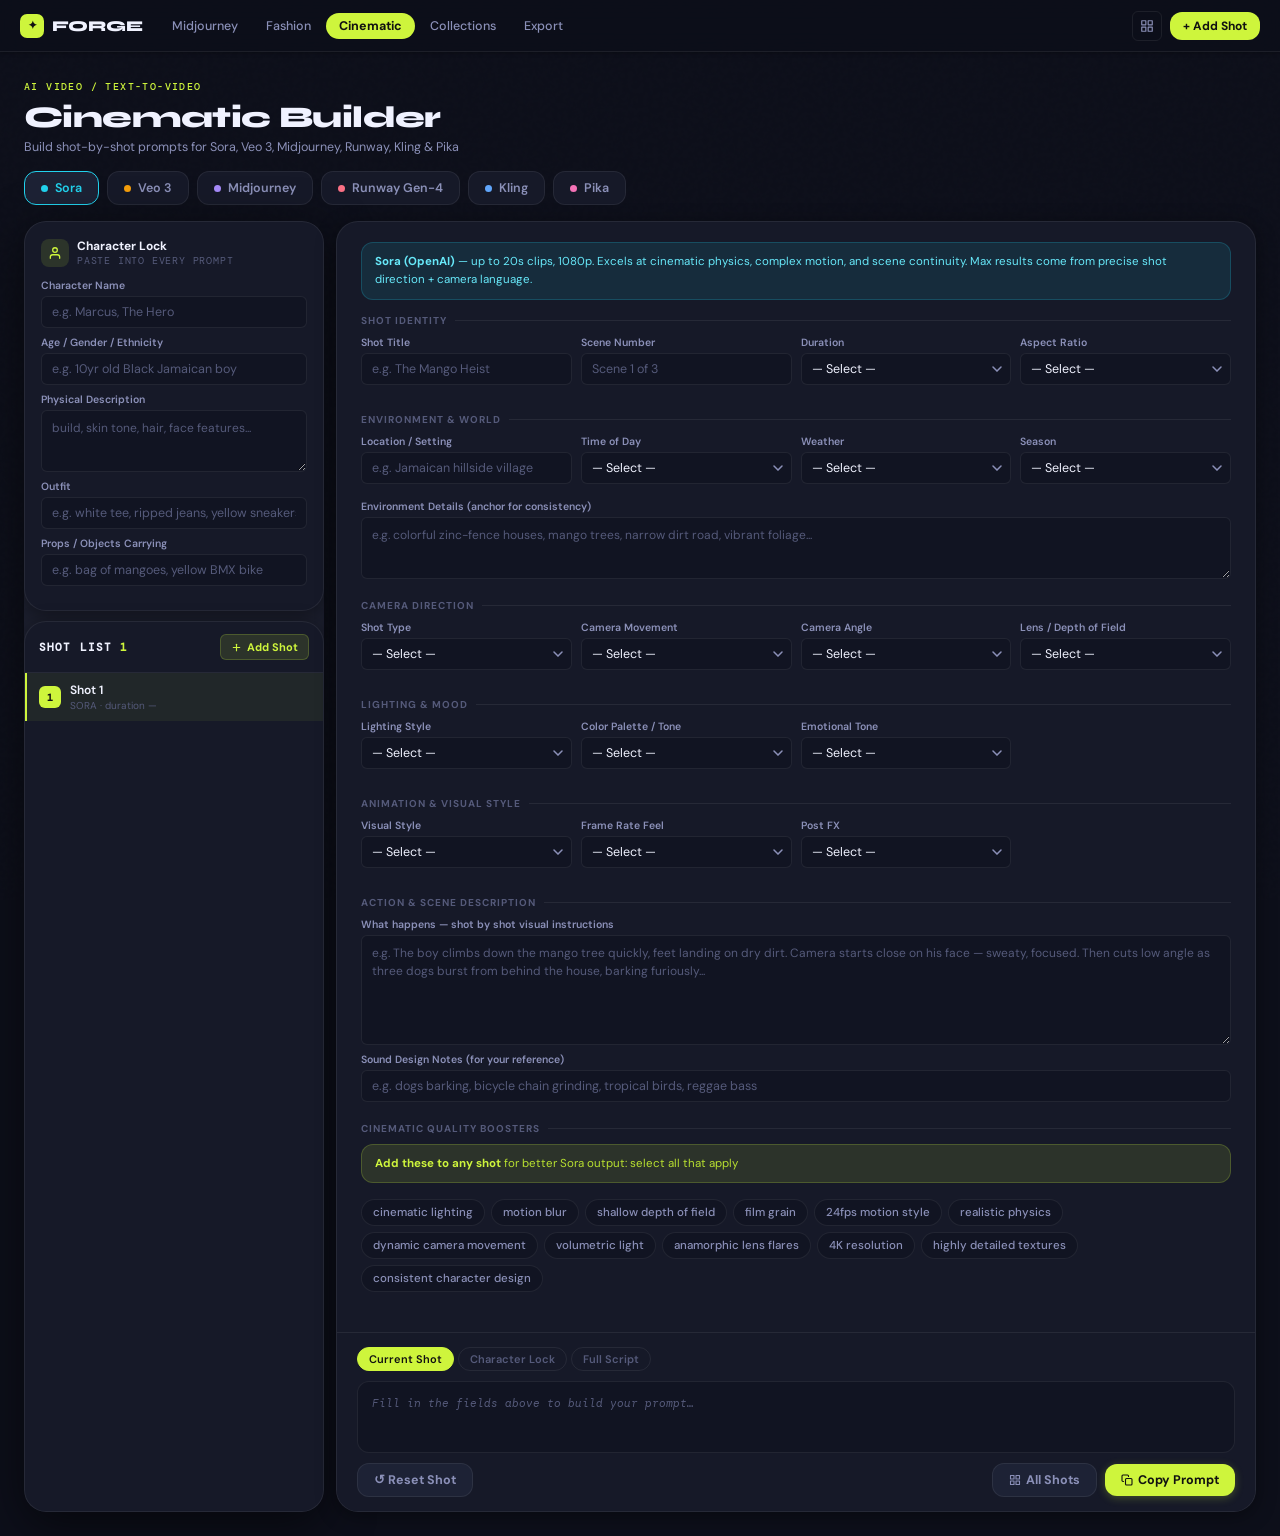
==== commit 3550165b: "Advance architecture work for shared CSS and JS utilities" ====
--- a/cinematic.html
+++ b/cinematic.html
@@ -6,6 +6,8 @@
 <title>Mockup Forge — Cinematic</title>
 <link rel="preconnect" href="https://fonts.googleapis.com">
 <link href="https://fonts.googleapis.com/css2?family=DM+Sans:wght@300;400;500;600;700&family=Syne:wght@700;800&family=DM+Mono:wght@400;500&display=swap" rel="stylesheet">
+<link rel="stylesheet" href="assets/css/styles.css" type="text/css" media="all" />
+<link rel="stylesheet" href="assets/css/cinematic.css" type="text/css" media="all" />
 </head>
 <body>
 
@@ -959,4 +961,4 @@
 <script src="assets/js/core.js"></script>
 <script src="assets/js/cinematic.js"></script>
 </body>
-</html>+</html>
--- a/assets/css/styles.css
+++ b/assets/css/styles.css
@@ -0,0 +1,346 @@
+:root {
+  --bg:          #e8eaf0;
+  --surface:     #ffffff;
+  --dark:        #1c1f2e;
+  --dark-2:      #262a3d;
+  --dark-3:      #2f3347;
+  --lime:        #cef53c;
+  --lime-dim:    #b8e030;
+  --lime-soft:   rgba(206,245,60,0.15);
+  --text-primary:   #111827;
+  --text-secondary: #6b7280;
+  --text-muted:     #9ca3af;
+  --text-light:     rgba(255,255,255,0.85);
+  --text-light-dim: rgba(255,255,255,0.45);
+  --border:      #e5e7eb;
+  --border-dark: rgba(255,255,255,0.08);
+  --radius-sm:   6px;
+  --radius-md:   12px;
+  --radius-lg:   18px;
+  --radius-xl:   22px;
+  --shadow-sm:   0 1px 3px rgba(0,0,0,0.06), 0 1px 2px rgba(0,0,0,0.04);
+  --shadow-md:   0 4px 16px rgba(0,0,0,0.08), 0 2px 6px rgba(0,0,0,0.05);
+  --shadow-lg:   0 12px 40px rgba(0,0,0,0.14);
+  --font:        'DM Sans', sans-serif;
+  --font-display:'Syne', sans-serif;
+  --font-mono:   'DM Mono', monospace;
+}
+*, *::before, *::after { box-sizing: border-box; margin: 0; padding: 0; }
+html { font-size: 14px; }
+body { background: var(--bg); font-family: var(--font); color: var(--text-primary); min-height: 100vh; overflow-x: hidden; }
+ 
+/* TOP NAV */
+.topnav {
+  background: var(--surface); border-bottom: 1px solid var(--border);
+  padding: 0 20px; height: 52px;
+  display: flex; align-items: center; gap: 16px;
+  box-shadow: var(--shadow-sm); position: sticky; top: 0; z-index: 100;
+}
+.nav-brand {
+  font-family: var(--font-display); font-size: 15px; font-weight: 800;
+  color: var(--text-primary); display: flex; align-items: center; gap: 8px; flex-shrink: 0;
+}
+.brand-dot {
+  width: 24px; height: 24px; background: var(--lime); border-radius: 7px;
+  display: flex; align-items: center; justify-content: center; font-size: 12px;
+}
+.nav-tabs {
+  display: flex; align-items: center; gap: 2px;
+  flex: 1; overflow-x: auto; scrollbar-width: none;
+}
+.nav-tabs::-webkit-scrollbar { display: none; }
+.nav-tab {
+  padding: 5px 13px; border-radius: 100px; font-size: 12.5px; font-weight: 500;
+  cursor: pointer; white-space: nowrap; color: var(--text-secondary);
+  transition: all 0.2s; border: none; background: none; font-family: var(--font);
+}
+.nav-tab:hover { background: var(--bg); color: var(--text-primary); }
+.nav-tab.active { background: var(--lime); color: #111; font-weight: 700; }
+.nav-actions { display: flex; align-items: center; gap: 8px; flex-shrink: 0; }
+.nav-icon-btn {
+  width: 30px; height: 30px; border-radius: var(--radius-sm);
+  border: 1px solid var(--border); background: none; cursor: pointer;
+  display: flex; align-items: center; justify-content: center;
+  color: var(--text-secondary); font-size: 13px; transition: background 0.15s;
+}
+.nav-icon-btn:hover { background: var(--bg); }
+.btn-create {
+  padding: 6px 13px; background: var(--dark); color: white;
+  border: none; border-radius: var(--radius-md); font-family: var(--font);
+  font-size: 12px; font-weight: 600; cursor: pointer;
+  display: flex; align-items: center; gap: 5px; transition: opacity 0.2s;
+}
+.btn-create:hover { opacity: 0.82; }
+ 
+/* PAGE HEADER */
+.page-header {
+  padding: 18px 20px 10px;
+  display: flex; align-items: center; justify-content: space-between; flex-wrap: wrap; gap: 10px;
+}
+.page-title { font-family: var(--font-display); font-size: 26px; font-weight: 800; letter-spacing: -0.02em; }
+.progress-dots { display: flex; gap: 5px; align-items: center; }
+.p-dot { width: 7px; height: 7px; border-radius: 50%; background: var(--border); transition: background 0.3s; }
+.p-dot.done { background: var(--lime); }
+.p-dot.partial { background: var(--lime-dim); opacity: 0.5; }
+.prog-label { font-size: 11px; color: var(--text-muted); margin-left: 6px; }
+ 
+/* STAT CARDS */
+.stats-row {
+  display: grid; grid-template-columns: repeat(4, 1fr);
+  gap: 10px; padding: 0 20px 14px;
+}
+@media (max-width: 860px) { .stats-row { grid-template-columns: repeat(2, 1fr); } }
+@media (max-width: 480px) { .stats-row { grid-template-columns: 1fr 1fr; } }
+.stat-card {
+  background: var(--surface); border-radius: var(--radius-lg);
+  padding: 14px 16px; box-shadow: var(--shadow-sm); transition: box-shadow 0.2s;
+}
+.stat-card:hover { box-shadow: var(--shadow-md); }
+.stat-card.accent { background: var(--dark); }
+.stat-label { font-size: 10px; font-weight: 600; color: var(--text-muted); text-transform: uppercase; letter-spacing: 0.07em; margin-bottom: 5px; }
+.stat-card.accent .stat-label { color: var(--text-light-dim); }
+.stat-value { font-family: var(--font-display); font-size: 20px; font-weight: 700; color: var(--text-primary); letter-spacing: -0.02em; }
+.stat-card.accent .stat-value { color: white; }
+.stat-sub { font-size: 10.5px; color: var(--text-muted); margin-top: 2px; }
+.stat-card.accent .stat-sub { color: var(--text-light-dim); }
+.stat-progress { margin-top: 8px; height: 3px; background: var(--border); border-radius: 2px; overflow: hidden; }
+.stat-progress-fill { height: 100%; background: var(--lime); border-radius: 2px; transition: width 0.4s ease; }
+.stat-lime-badge {
+  display: inline-flex; align-items: center; background: var(--lime);
+  color: #111; padding: 2px 9px; border-radius: 100px;
+  font-size: 11px; font-weight: 700; margin-top: 6px;
+}
+ 
+/* FILTER BAR */
+.filter-bar {
+  padding: 0 20px 10px;
+  display: flex; align-items: center; gap: 8px; flex-wrap: wrap;
+}
+.filter-label { font-size: 12px; color: var(--text-secondary); font-weight: 500; display: flex; align-items: center; gap: 6px; }
+.filter-count {
+  background: var(--dark); color: white; width: 17px; height: 17px;
+  border-radius: 50%; font-size: 9px; font-weight: 700;
+  display: flex; align-items: center; justify-content: center;
+}
+.filter-select {
+  background: var(--surface); border: 1px solid var(--border); border-radius: var(--radius-sm);
+  padding: 5px 26px 5px 9px; font-family: var(--font); font-size: 12px; color: var(--text-primary);
+  cursor: pointer; outline: none; appearance: none; -webkit-appearance: none;
+  background-image: url("data:image/svg+xml,%3Csvg xmlns='http://www.w3.org/2000/svg' width='10' height='6' viewBox='0 0 10 6'%3E%3Cpath d='M1 1l4 4 4-4' stroke='%236b7280' stroke-width='1.5' fill='none' stroke-linecap='round'/%3E%3C/svg%3E");
+  background-repeat: no-repeat; background-position: right 7px center;
+  box-shadow: var(--shadow-sm); transition: border-color 0.2s;
+}
+.filter-select:focus { border-color: var(--lime-dim); }
+.filter-spacer { flex: 1; }
+.search-box {
+  display: flex; align-items: center; gap: 6px;
+  background: var(--surface); border: 1px solid var(--border);
+  border-radius: var(--radius-sm); padding: 5px 9px; box-shadow: var(--shadow-sm);
+}
+.search-box input {
+  border: none; outline: none; font-family: var(--font);
+  font-size: 12px; color: var(--text-primary); background: none; width: 130px;
+}
+.search-box input::placeholder { color: var(--text-muted); }
+ 
+/* MAIN SPLIT */
+.main-split {
+  display: grid; grid-template-columns: 300px 1fr;
+  gap: 10px; padding: 0 20px 20px;
+  min-height: calc(100vh - 195px);
+}
+@media (max-width: 780px) {
+  .main-split { grid-template-columns: 1fr; padding: 0 12px 20px; }
+  .stats-row { padding: 0 12px 12px; }
+  .filter-bar { padding: 0 12px 10px; }
+  .page-header { padding: 14px 12px 8px; }
+  .topnav { padding: 0 12px; }
+}
+ 
+/* LEFT PANEL */
+.left-panel {
+  background: var(--dark); border-radius: var(--radius-xl);
+  overflow: hidden; box-shadow: var(--shadow-lg);
+  display: flex; flex-direction: column;
+}
+.panel-tabs {
+  display: flex; align-items: center; padding: 12px 12px 0; gap: 4px;
+}
+.panel-tab {
+  padding: 5px 11px; border-radius: 100px; font-size: 12px; font-weight: 500;
+  cursor: pointer; color: var(--text-light-dim); border: none; background: none;
+  transition: all 0.2s; font-family: var(--font);
+}
+.panel-tab.active { background: var(--lime); color: #111; font-weight: 700; }
+.panel-tab-count {
+  display: inline-flex; align-items: center; justify-content: center;
+  width: 16px; height: 16px; background: rgba(255,255,255,0.12);
+  border-radius: 50%; font-size: 9px; margin-left: 3px;
+}
+.panel-tab.active .panel-tab-count { background: rgba(0,0,0,0.2); }
+.section-list { flex: 1; overflow-y: auto; padding: 8px; scrollbar-width: thin; scrollbar-color: rgba(255,255,255,0.08) transparent; }
+.section-list::-webkit-scrollbar { width: 3px; }
+.section-list::-webkit-scrollbar-thumb { background: rgba(255,255,255,0.1); border-radius: 2px; }
+.section-item {
+  display: flex; align-items: center; padding: 10px 11px;
+  border-radius: var(--radius-md); cursor: pointer; margin-bottom: 2px;
+  transition: background 0.15s; gap: 9px;
+}
+.section-item:hover { background: rgba(255,255,255,0.05); }
+.section-item.active { background: rgba(206,245,60,0.10); }
+.section-avatar {
+  width: 30px; height: 30px; border-radius: 9px;
+  background: rgba(255,255,255,0.08);
+  display: flex; align-items: center; justify-content: center;
+  font-size: 13px; flex-shrink: 0;
+}
+.section-item.active .section-avatar { background: var(--lime); }
+.section-info { flex: 1; min-width: 0; }
+.section-name { font-size: 12.5px; font-weight: 600; color: white; white-space: nowrap; overflow: hidden; text-overflow: ellipsis; }
+.section-item.active .section-name { color: var(--lime); }
+.section-desc { font-size: 10.5px; color: var(--text-light-dim); margin-top: 1px; white-space: nowrap; overflow: hidden; text-overflow: ellipsis; }
+.section-badge {
+  font-size: 10px; font-weight: 700; padding: 2px 8px; border-radius: 100px;
+  background: rgba(255,255,255,0.08); color: var(--text-light-dim); flex-shrink: 0;
+}
+.section-item.active .section-badge { background: var(--lime); color: #111; }
+.section-item.done .section-badge { background: rgba(206,245,60,0.15); color: var(--lime); }
+ 
+/* RIGHT PANEL */
+.right-panel {
+  background: var(--surface); border-radius: var(--radius-xl);
+  box-shadow: var(--shadow-md); overflow: hidden;
+  display: flex; flex-direction: column;
+}
+.detail-header {
+  padding: 16px 22px 14px; border-bottom: 1px solid var(--border);
+  display: flex; align-items: flex-start; justify-content: space-between;
+}
+.detail-ref { font-family: var(--font-mono); font-size: 10px; color: var(--text-muted); margin-bottom: 3px; }
+.detail-title { font-family: var(--font-display); font-size: 19px; font-weight: 800; letter-spacing: -0.02em; display: inline; }
+.detail-status {
+  display: inline-flex; align-items: center; padding: 2px 9px; border-radius: 100px;
+  font-size: 10.5px; font-weight: 700; background: var(--dark); color: white;
+  margin-left: 9px; vertical-align: middle;
+}
+.detail-status.done { background: var(--lime-soft); color: var(--lime-dim); }
+.detail-actions { display: flex; gap: 6px; flex-shrink: 0; }
+.icon-btn {
+  width: 30px; height: 30px; border-radius: var(--radius-sm); border: 1px solid var(--border);
+  background: none; cursor: pointer; display: flex; align-items: center; justify-content: center;
+  font-size: 13px; color: var(--text-secondary); transition: background 0.15s;
+}
+.icon-btn:hover { background: var(--bg); }
+ 
+/* FORM BODY */
+.detail-body {
+  flex: 1; overflow-y: auto; padding: 18px 22px;
+  scrollbar-width: thin; scrollbar-color: var(--border) transparent;
+}
+.detail-body::-webkit-scrollbar { width: 3px; }
+.detail-body::-webkit-scrollbar-thumb { background: var(--border); border-radius: 2px; }
+.field-section { margin-bottom: 20px; }
+.field-section-title {
+  font-size: 10px; font-weight: 700; text-transform: uppercase;
+  letter-spacing: 0.1em; color: var(--text-muted); margin-bottom: 9px;
+  display: flex; align-items: center; gap: 8px;
+}
+.field-section-title::after { content:''; flex:1; height:1px; background:var(--border); }
+.fields-grid { display: grid; grid-template-columns: repeat(auto-fill, minmax(175px, 1fr)); gap: 9px; }
+.field-group { display: flex; flex-direction: column; gap: 4px; }
+.field-label { font-size: 10.5px; font-weight: 600; color: var(--text-secondary); }
+.field-select, .field-textarea {
+  background: var(--bg); border: 1.5px solid transparent;
+  border-radius: var(--radius-sm); padding: 7px 28px 7px 9px;
+  font-family: var(--font); font-size: 12.5px; color: var(--text-primary);
+  outline: none; width: 100%; appearance: none; -webkit-appearance: none;
+  cursor: pointer;
+  background-image: url("data:image/svg+xml,%3Csvg xmlns='http://www.w3.org/2000/svg' width='10' height='6' viewBox='0 0 10 6'%3E%3Cpath d='M1 1l4 4 4-4' stroke='%236b7280' stroke-width='1.5' fill='none' stroke-linecap='round'/%3E%3C/svg%3E");
+  background-repeat: no-repeat; background-position: right 7px center;
+  transition: border-color 0.2s, background 0.2s;
+}
+.field-select option { background: white; }
+.field-select:focus, .field-textarea:focus { border-color: var(--lime-dim); background-color: rgba(206,245,60,0.05); }
+.field-select.has-value { border-color: var(--lime-dim); font-weight: 500; }
+.field-textarea { resize: vertical; min-height: 70px; padding: 8px 10px; background-image: none !important; line-height: 1.5; }
+ 
+/* PLACEMENT */
+.placement-wrap { display: grid; grid-template-columns: repeat(auto-fill, minmax(125px, 1fr)); gap: 5px; }
+.placement-chip {
+  padding: 6px 9px; border-radius: var(--radius-sm); border: 1.5px solid var(--border);
+  background: var(--bg); font-size: 11px; color: var(--text-secondary);
+  cursor: pointer; text-align: center; transition: all 0.15s; user-select: none; font-weight: 500;
+}
+.placement-chip:hover { border-color: var(--lime-dim); color: var(--text-primary); }
+.placement-chip.active { background: var(--lime); border-color: var(--lime-dim); color: #111; font-weight: 700; }
+ 
+/* MULTI CHIPS */
+.chip-wrap { display: flex; flex-wrap: wrap; gap: 5px; }
+.m-chip {
+  padding: 5px 11px; border-radius: 100px; border: 1.5px solid var(--border);
+  background: var(--bg); font-size: 11.5px; color: var(--text-secondary);
+  cursor: pointer; user-select: none; transition: all 0.15s; font-weight: 500;
+}
+.m-chip:hover { border-color: var(--lime-dim); color: var(--text-primary); }
+.m-chip.active { background: var(--dark); border-color: var(--dark); color: white; }
+ 
+/* PROMPT BAR */
+.prompt-bar { border-top: 1px solid var(--border); padding: 13px 22px; background: var(--surface); }
+.prompt-output {
+  background: var(--bg); border-radius: var(--radius-md); padding: 11px 13px;
+  font-family: var(--font-mono); font-size: 11px; line-height: 1.65;
+  color: var(--text-secondary); min-height: 60px; max-height: 110px;
+  overflow-y: auto; margin-bottom: 9px; border: 1.5px solid var(--border);
+  transition: border-color 0.25s; word-break: break-word;
+}
+.prompt-output.has-content { border-color: var(--lime-dim); color: var(--text-primary); }
+.prompt-placeholder { color: var(--text-muted); font-style: italic; }
+.prompt-actions { display: flex; gap: 7px; align-items: center; }
+.prompt-actions .spacer { flex: 1; }
+.btn {
+  padding: 7px 16px; border-radius: var(--radius-md); border: none; cursor: pointer;
+  font-family: var(--font); font-size: 12.5px; font-weight: 700;
+  display: flex; align-items: center; gap: 5px; transition: all 0.15s;
+}
+.btn-lime { background: var(--lime); color: #111; box-shadow: 0 2px 8px rgba(206,245,60,0.25); }
+.btn-lime:hover { background: var(--lime-dim); transform: translateY(-1px); }
+.btn-dark { background: var(--dark); color: white; }
+.btn-dark:hover { opacity: 0.82; }
+.btn-ghost { background: var(--bg); color: var(--text-secondary); border: 1px solid var(--border); }
+.btn-ghost:hover { background: var(--border); color: var(--text-primary); }
+.btn:active { transform: scale(0.97); }
+.btn-icon {
+  display: inline-flex;
+  align-items: center;
+  justify-content: center;
+  width: 14px;
+  height: 14px;
+  margin-right: 6px;
+}
+.btn-icon svg {
+  width: 100%;
+  height: 100%;
+  stroke: currentColor;
+}
+
+ 
+/* TOAST */
+.toast {
+  position: fixed; bottom: 28px; left: 50%;
+  transform: translateX(-50%) translateY(10px);
+  background: var(--dark); color: white;
+  padding: 8px 20px; border-radius: 100px;
+  font-size: 12.5px; font-weight: 600;
+  opacity: 0; pointer-events: none; transition: all 0.25s;
+  z-index: 1000; box-shadow: var(--shadow-lg);
+  display: flex; align-items: center; gap: 7px;
+}
+.toast .t-lime { color: var(--lime); }
+.toast.show { opacity: 1; transform: translateX(-50%) translateY(0); }
+ 
+/* RESPONSIVE EXTRAS */
+@media (max-width: 480px) {
+  .stats-row { grid-template-columns: 1fr 1fr; }
+  .search-box { display: none; }
+  .page-title { font-size: 22px; }
+}
--- a/assets/css/cinematic.css
+++ b/assets/css/cinematic.css
@@ -0,0 +1,475 @@
+:root {
+  --bg:            #0d0f1a;
+  --bg-mid:        #111422;
+  --surface:       #161928;
+  --surface-2:     #1d2235;
+  --surface-3:     #242840;
+  --lime:          #cef53c;
+  --lime-dim:      #b8e030;
+  --lime-soft:     rgba(206,245,60,0.12);
+  --amber:         #f59e0b;
+  --amber-soft:    rgba(245,158,11,0.12);
+  --cyan:          #22d3ee;
+  --cyan-soft:     rgba(34,211,238,0.10);
+  --rose:          #fb7185;
+  --rose-soft:     rgba(251,113,133,0.10);
+  --violet:        #a78bfa;
+  --violet-soft:   rgba(167,139,250,0.10);
+  --text-primary:  #f0f2ff;
+  --text-secondary:#8b90b8;
+  --text-muted:    #555a7a;
+  --border:        rgba(255,255,255,0.07);
+  --border-bright: rgba(255,255,255,0.13);
+  --radius-sm:     6px;
+  --radius-md:     12px;
+  --radius-lg:     18px;
+  --radius-xl:     22px;
+  --shadow-sm:     0 1px 4px rgba(0,0,0,0.3);
+  --shadow-md:     0 4px 20px rgba(0,0,0,0.4);
+  --shadow-lg:     0 12px 48px rgba(0,0,0,0.55);
+  --font:          'DM Sans', sans-serif;
+  --font-display:  'Syne', sans-serif;
+  --font-mono:     'DM Mono', monospace;
+}
+
+*, *::before, *::after { box-sizing: border-box; margin: 0; padding: 0; }
+html { font-size: 14px; scroll-behavior: smooth; }
+body { background: var(--bg); font-family: var(--font); color: var(--text-primary); min-height: 100vh; overflow-x: hidden; }
+
+/* subtle film-grain texture */
+body::before {
+  content: ''; position: fixed; inset: 0; z-index: 0; pointer-events: none;
+  background-image: url("data:image/svg+xml,%3Csvg viewBox='0 0 200 200' xmlns='http://www.w3.org/2000/svg'%3E%3Cfilter id='n'%3E%3CfeTurbulence type='fractalNoise' baseFrequency='0.9' numOctaves='4' stitchTiles='stitch'/%3E%3C/filter%3E%3Crect width='100%25' height='100%25' filter='url(%23n)' opacity='0.03'/%3E%3C/svg%3E");
+  opacity: 0.4;
+}
+body > * { position: relative; z-index: 1; }
+
+/* ── TOP NAV ── */
+.topnav {
+  background: rgba(13,15,26,0.92);
+  border-bottom: 1px solid var(--border);
+  backdrop-filter: blur(16px); -webkit-backdrop-filter: blur(16px);
+  padding: 0 20px; height: 52px;
+  display: flex; align-items: center; gap: 16px;
+  position: sticky; top: 0; z-index: 200;
+}
+.nav-brand {
+  font-family: var(--font-display); font-size: 15px; font-weight: 800;
+  color: var(--text-primary); display: flex; align-items: center; gap: 8px; flex-shrink: 0;
+  text-decoration: none;
+}
+.brand-dot {
+  width: 24px; height: 24px; background: var(--lime); border-radius: 7px;
+  display: flex; align-items: center; justify-content: center;
+  font-size: 11px; color: #111; font-weight: 900;
+}
+.nav-tabs { display: flex; align-items: center; gap: 2px; flex: 1; overflow-x: auto; scrollbar-width: none; }
+.nav-tabs::-webkit-scrollbar { display: none; }
+.nav-tab {
+  padding: 5px 13px; border-radius: 100px; font-size: 12.5px; font-weight: 500;
+  cursor: pointer; white-space: nowrap; color: var(--text-secondary);
+  transition: all 0.2s; border: none; background: none; font-family: var(--font);
+  text-decoration: none; display: inline-block;
+}
+.nav-tab:hover { background: var(--surface-2); color: var(--text-primary); }
+.nav-tab.active { background: var(--lime); color: #111; font-weight: 700; }
+.nav-actions { display: flex; align-items: center; gap: 8px; flex-shrink: 0; }
+.nav-icon-btn {
+  width: 30px; height: 30px; border-radius: var(--radius-sm);
+  border: 1px solid var(--border); background: none; cursor: pointer;
+  display: flex; align-items: center; justify-content: center;
+  color: var(--text-secondary); font-size: 13px; transition: background 0.15s;
+}
+.nav-icon-btn:hover { background: var(--surface-2); }
+.btn-create {
+  padding: 6px 13px; background: var(--lime); color: #111;
+  border: none; border-radius: var(--radius-md); font-family: var(--font);
+  font-size: 12px; font-weight: 700; cursor: pointer; transition: opacity 0.2s;
+}
+.btn-create:hover { opacity: 0.85; }
+
+/* ── PAGE HEADER ── */
+.page-header {
+  padding: 28px 24px 16px;
+  display: flex; align-items: flex-end; justify-content: space-between; flex-wrap: wrap; gap: 12px;
+}
+.page-title-block {}
+.page-eyebrow {
+  font-family: var(--font-mono); font-size: 10px; font-weight: 500;
+  text-transform: uppercase; letter-spacing: 0.14em; color: var(--lime);
+  margin-bottom: 6px;
+}
+.page-title {
+  font-family: var(--font-display); font-size: 30px; font-weight: 800;
+  letter-spacing: -0.02em; color: var(--text-primary);
+}
+.page-sub { font-size: 12.5px; color: var(--text-secondary); margin-top: 4px; }
+
+/* ── PLATFORM TABS ── */
+.platform-bar {
+  padding: 0 24px 16px;
+  display: flex; align-items: center; gap: 8px; flex-wrap: wrap;
+}
+.platform-tab {
+  display: flex; align-items: center; gap: 7px;
+  padding: 8px 16px; border-radius: var(--radius-md);
+  border: 1.5px solid var(--border);
+  background: var(--surface);
+  cursor: pointer; font-size: 12.5px; font-weight: 600;
+  color: var(--text-secondary); transition: all 0.2s;
+  font-family: var(--font);
+}
+.platform-tab:hover { border-color: var(--border-bright); color: var(--text-primary); }
+.platform-tab.active { background: var(--surface-2); border-color: var(--lime); color: var(--lime); }
+.platform-tab.active .pt-dot { background: var(--lime); }
+.pt-dot {
+  width: 7px; height: 7px; border-radius: 50%;
+  background: var(--text-muted); transition: background 0.2s;
+}
+.platform-tab[data-p="sora"] .pt-dot    { background: var(--cyan); }
+.platform-tab[data-p="veo3"] .pt-dot    { background: var(--amber); }
+.platform-tab[data-p="mj"] .pt-dot      { background: var(--violet); }
+.platform-tab[data-p="runway"] .pt-dot  { background: var(--rose); }
+.platform-tab[data-p="kling"] .pt-dot   { background: #60a5fa; }
+.platform-tab[data-p="pika"] .pt-dot    { background: #f472b6; }
+.platform-tab.active[data-p="sora"]    { border-color: var(--cyan);   color: var(--cyan); }
+.platform-tab.active[data-p="veo3"]    { border-color: var(--amber);  color: var(--amber); }
+.platform-tab.active[data-p="mj"]      { border-color: var(--violet); color: var(--violet); }
+.platform-tab.active[data-p="runway"]  { border-color: var(--rose);   color: var(--rose); }
+.platform-tab.active[data-p="kling"]   { border-color: #60a5fa;       color: #60a5fa; }
+.platform-tab.active[data-p="pika"]    { border-color: #f472b6;       color: #f472b6; }
+
+/* ── MAIN GRID ── */
+.main-grid {
+  display: grid;
+  grid-template-columns: 300px 1fr;
+  gap: 12px;
+  padding: 0 24px 24px;
+  min-height: calc(100vh - 200px);
+}
+@media (max-width: 820px) { .main-grid { grid-template-columns: 1fr; padding: 0 12px 24px; } }
+
+/* ── LEFT PANEL ── */
+.left-panel {
+  display: flex; flex-direction: column; gap: 10px;
+}
+
+/* CHARACTER LOCK CARD */
+.char-lock-card {
+  background: var(--surface);
+  border: 1.5px solid var(--border);
+  border-radius: var(--radius-xl);
+  padding: 16px;
+  box-shadow: var(--shadow-md);
+}
+.card-header {
+  display: flex; align-items: center; gap: 8px; margin-bottom: 12px;
+}
+.card-icon {
+  width: 28px; height: 28px; border-radius: 8px;
+  display: flex; align-items: center; justify-content: center;
+  flex-shrink: 0;
+}
+.card-icon.lime   { background: var(--lime-soft); color: var(--lime); }
+.card-icon.amber  { background: var(--amber-soft); color: var(--amber); }
+.card-icon.cyan   { background: var(--cyan-soft); color: var(--cyan); }
+.card-icon.violet { background: var(--violet-soft); color: var(--violet); }
+.card-icon.rose   { background: var(--rose-soft); color: var(--rose); }
+.card-title { font-size: 12px; font-weight: 700; color: var(--text-primary); }
+.card-subtitle { font-size: 10px; color: var(--text-muted); font-family: var(--font-mono); text-transform: uppercase; letter-spacing: 0.08em; }
+
+.field-group { display: flex; flex-direction: column; gap: 4px; margin-bottom: 8px; }
+.field-label { font-size: 10.5px; font-weight: 600; color: var(--text-secondary); }
+.field-input {
+  background: var(--bg-mid); border: 1.5px solid var(--border);
+  border-radius: var(--radius-sm); padding: 7px 10px;
+  font-family: var(--font); font-size: 12.5px; color: var(--text-primary);
+  outline: none; width: 100%; transition: border-color 0.2s;
+}
+.field-input::placeholder { color: var(--text-muted); }
+.field-input:focus { border-color: var(--lime-dim); }
+.field-textarea {
+  background: var(--bg-mid); border: 1.5px solid var(--border);
+  border-radius: var(--radius-sm); padding: 8px 10px;
+  font-family: var(--font); font-size: 12px; color: var(--text-primary);
+  outline: none; width: 100%; resize: vertical; min-height: 62px; line-height: 1.5;
+  transition: border-color 0.2s;
+}
+.field-textarea::placeholder { color: var(--text-muted); }
+.field-textarea:focus { border-color: var(--lime-dim); }
+.field-select {
+  background: var(--bg-mid); border: 1.5px solid var(--border);
+  border-radius: var(--radius-sm); padding: 7px 28px 7px 10px;
+  font-family: var(--font); font-size: 12.5px; color: var(--text-primary);
+  outline: none; width: 100%; appearance: none; -webkit-appearance: none; cursor: pointer;
+  background-image: url("data:image/svg+xml,%3Csvg xmlns='http://www.w3.org/2000/svg' width='10' height='6' viewBox='0 0 10 6'%3E%3Cpath d='M1 1l4 4 4-4' stroke='%238b90b8' stroke-width='1.5' fill='none' stroke-linecap='round'/%3E%3C/svg%3E");
+  background-repeat: no-repeat; background-position: right 8px center;
+  transition: border-color 0.2s;
+}
+.field-select option { background: #1d2235; }
+.field-select:focus { border-color: var(--lime-dim); }
+.field-select.has-value { border-color: rgba(206,245,60,0.4); }
+
+/* ── SHOT LIST ── */
+.shot-list-card {
+  background: var(--surface); border: 1.5px solid var(--border);
+  border-radius: var(--radius-xl); overflow: hidden;
+  box-shadow: var(--shadow-md); flex: 1;
+}
+.slc-header {
+  padding: 12px 14px; border-bottom: 1px solid var(--border);
+  display: flex; align-items: center; justify-content: space-between;
+}
+.slc-title { font-size: 11px; font-weight: 700; color: var(--text-primary); font-family: var(--font-mono); text-transform: uppercase; letter-spacing: 0.1em; }
+.add-shot-btn {
+  display: flex; align-items: center; gap: 5px;
+  padding: 5px 10px; border-radius: var(--radius-sm);
+  background: var(--lime-soft); border: 1px solid rgba(206,245,60,0.2);
+  color: var(--lime); font-size: 11px; font-weight: 700;
+  cursor: pointer; font-family: var(--font); transition: background 0.15s;
+}
+.add-shot-btn:hover { background: rgba(206,245,60,0.2); }
+
+.shot-list { overflow-y: auto; max-height: 280px; scrollbar-width: thin; scrollbar-color: var(--border) transparent; }
+.shot-list::-webkit-scrollbar { width: 3px; }
+.shot-list::-webkit-scrollbar-thumb { background: var(--border); border-radius: 2px; }
+
+.shot-item {
+  display: flex; align-items: center; gap: 9px;
+  padding: 9px 14px; border-bottom: 1px solid var(--border);
+  cursor: pointer; transition: background 0.15s;
+}
+.shot-item:last-child { border-bottom: none; }
+.shot-item:hover { background: var(--surface-2); }
+.shot-item.active { background: rgba(206,245,60,0.06); border-left: 2px solid var(--lime); padding-left: 12px; }
+.shot-num {
+  width: 22px; height: 22px; border-radius: 6px;
+  background: var(--surface-3); display: flex; align-items: center; justify-content: center;
+  font-size: 10px; font-weight: 700; font-family: var(--font-mono); color: var(--text-muted);
+  flex-shrink: 0;
+}
+.shot-item.active .shot-num { background: var(--lime); color: #111; }
+.shot-info { flex: 1; min-width: 0; }
+.shot-title-text { font-size: 12px; font-weight: 600; color: var(--text-primary); white-space: nowrap; overflow: hidden; text-overflow: ellipsis; }
+.shot-meta { font-size: 10px; color: var(--text-muted); margin-top: 1px; }
+.shot-del {
+  width: 20px; height: 20px; border-radius: 5px; border: none;
+  background: none; color: var(--text-muted); cursor: pointer; font-size: 12px;
+  display: flex; align-items: center; justify-content: center;
+  transition: all 0.15s; opacity: 0;
+}
+.shot-item:hover .shot-del { opacity: 1; }
+.shot-del:hover { background: var(--rose-soft); color: var(--rose); }
+
+/* ── RIGHT PANEL ── */
+.right-panel {
+  background: var(--surface); border: 1.5px solid var(--border);
+  border-radius: var(--radius-xl); box-shadow: var(--shadow-md);
+  display: flex; flex-direction: column; overflow: hidden;
+}
+
+/* Platform feature panel */
+.platform-panel { display: none; }
+.platform-panel.active { display: flex; flex-direction: column; flex: 1; }
+
+/* ── SHOT FORM ── */
+.shot-form {
+  flex: 1; overflow-y: auto; padding: 20px 24px;
+  scrollbar-width: thin; scrollbar-color: var(--border) transparent;
+}
+.shot-form::-webkit-scrollbar { width: 3px; }
+.shot-form::-webkit-scrollbar-thumb { background: var(--border); border-radius: 2px; }
+
+.form-section { margin-bottom: 20px; }
+.form-section-title {
+  font-size: 10px; font-weight: 700; text-transform: uppercase;
+  letter-spacing: 0.1em; color: var(--text-muted); margin-bottom: 9px;
+  display: flex; align-items: center; gap: 8px;
+}
+.form-section-title::after { content:''; flex:1; height:1px; background: var(--border); }
+
+.fields-grid { display: grid; grid-template-columns: repeat(auto-fill, minmax(175px, 1fr)); gap: 9px; }
+.fields-grid-3 { display: grid; grid-template-columns: repeat(3, 1fr); gap: 9px; }
+@media (max-width: 600px) { .fields-grid-3 { grid-template-columns: 1fr 1fr; } }
+
+/* chip multi-select */
+.chip-row { display: flex; flex-wrap: wrap; gap: 6px; }
+.chip {
+  padding: 5px 11px; border-radius: 100px;
+  border: 1.5px solid var(--border); background: var(--bg-mid);
+  font-size: 11.5px; color: var(--text-secondary);
+  cursor: pointer; user-select: none; transition: all 0.15s; font-weight: 500;
+}
+.chip:hover { border-color: var(--border-bright); color: var(--text-primary); }
+.chip.active { background: var(--surface-3); border-color: var(--lime-dim); color: var(--lime); font-weight: 700; }
+.chip.active-cyan   { background: var(--cyan-soft);   border-color: var(--cyan);   color: var(--cyan); }
+.chip.active-amber  { background: var(--amber-soft);  border-color: var(--amber);  color: var(--amber); }
+.chip.active-violet { background: var(--violet-soft); border-color: var(--violet); color: var(--violet); }
+.chip.active-rose   { background: var(--rose-soft);   border-color: var(--rose);   color: var(--rose); }
+
+/* tip box */
+.tip-box {
+  background: var(--lime-soft); border: 1px solid rgba(206,245,60,0.2);
+  border-radius: var(--radius-md); padding: 10px 13px;
+  font-size: 11.5px; color: var(--lime-dim); line-height: 1.55; margin-bottom: 16px;
+}
+.tip-box strong { font-weight: 700; color: var(--lime); }
+
+.info-box {
+  border-radius: var(--radius-md); padding: 10px 13px;
+  font-size: 11.5px; line-height: 1.55; margin-bottom: 14px;
+}
+.info-box.cyan   { background: var(--cyan-soft);   border: 1px solid rgba(34,211,238,0.2);   color: #67e8f9; }
+.info-box.amber  { background: var(--amber-soft);  border: 1px solid rgba(245,158,11,0.2);   color: #fcd34d; }
+.info-box.violet { background: var(--violet-soft); border: 1px solid rgba(167,139,250,0.2);  color: #c4b5fd; }
+.info-box.rose   { background: var(--rose-soft);   border: 1px solid rgba(251,113,133,0.2);  color: #fda4af; }
+.info-box strong { font-weight: 700; }
+
+/* ── PROMPT OUTPUT BAR ── */
+.prompt-bar {
+  border-top: 1px solid var(--border); padding: 14px 20px;
+  background: var(--surface);
+}
+.prompt-tabs { display: flex; gap: 4px; margin-bottom: 10px; }
+.prompt-tab {
+  padding: 4px 11px; border-radius: 100px; font-size: 11px; font-weight: 600;
+  cursor: pointer; border: 1px solid var(--border); background: none;
+  color: var(--text-muted); font-family: var(--font); transition: all 0.15s;
+}
+.prompt-tab.active { background: var(--lime); border-color: var(--lime); color: #111; }
+.prompt-output {
+  background: var(--bg-mid); border-radius: var(--radius-md); padding: 12px 14px;
+  font-family: var(--font-mono); font-size: 11px; line-height: 1.65;
+  color: var(--text-secondary); min-height: 72px; max-height: 130px;
+  overflow-y: auto; margin-bottom: 10px; border: 1.5px solid var(--border);
+  transition: border-color 0.25s; word-break: break-word;
+  scrollbar-width: thin; scrollbar-color: var(--border) transparent;
+}
+.prompt-output.has-content { border-color: rgba(206,245,60,0.35); color: var(--text-primary); }
+.prompt-placeholder { color: var(--text-muted); font-style: italic; }
+.prompt-actions { display: flex; gap: 8px; align-items: center; flex-wrap: wrap; }
+.spacer { flex: 1; }
+.btn {
+  padding: 8px 16px; border-radius: var(--radius-md); border: none; cursor: pointer;
+  font-family: var(--font); font-size: 12.5px; font-weight: 700;
+  display: flex; align-items: center; gap: 5px; transition: all 0.15s;
+}
+.btn-lime { background: var(--lime); color: #111; }
+.btn-lime:hover { background: var(--lime-dim); transform: translateY(-1px); }
+.btn-surface { background: var(--surface-2); color: var(--text-secondary); border: 1px solid var(--border); }
+.btn-surface:hover { background: var(--surface-3); color: var(--text-primary); }
+.btn-full-prompt {
+  background: var(--surface-2); border: 1px solid var(--border);
+  color: var(--text-secondary); padding: 7px 14px; border-radius: var(--radius-md);
+  font-family: var(--font); font-size: 12px; font-weight: 600; cursor: pointer;
+  transition: all 0.15s;
+}
+.btn-full-prompt:hover { background: var(--surface-3); color: var(--text-primary); }
+.btn:active { transform: scale(0.97); }
+
+/* ── FULL PROMPT MODAL ── */
+.modal-overlay {
+  position: fixed; inset: 0; z-index: 500;
+  background: rgba(0,0,0,0.7); backdrop-filter: blur(6px);
+  display: flex; align-items: center; justify-content: center; padding: 20px;
+  opacity: 0; pointer-events: none; transition: opacity 0.25s;
+}
+.modal-overlay.open { opacity: 1; pointer-events: all; }
+.modal {
+  background: var(--surface); border: 1px solid var(--border-bright);
+  border-radius: var(--radius-xl); width: 100%; max-width: 680px;
+  max-height: 80vh; display: flex; flex-direction: column;
+  box-shadow: var(--shadow-lg); transform: translateY(12px); transition: transform 0.25s;
+}
+.modal-overlay.open .modal { transform: translateY(0); }
+.modal-header {
+  padding: 16px 20px; border-bottom: 1px solid var(--border);
+  display: flex; align-items: center; justify-content: space-between;
+}
+.modal-title { font-family: var(--font-display); font-size: 16px; font-weight: 800; }
+.modal-close {
+  width: 28px; height: 28px; border-radius: var(--radius-sm);
+  border: 1px solid var(--border); background: none; cursor: pointer;
+  color: var(--text-secondary); font-size: 16px;
+  display: flex; align-items: center; justify-content: center;
+}
+.modal-close:hover { background: var(--surface-2); color: var(--text-primary); }
+.modal-body { flex: 1; overflow-y: auto; padding: 16px 20px; }
+.modal-shot-block {
+  background: var(--bg-mid); border: 1px solid var(--border);
+  border-radius: var(--radius-md); padding: 12px 14px; margin-bottom: 10px;
+}
+.modal-shot-label {
+  font-family: var(--font-mono); font-size: 10px; text-transform: uppercase;
+  letter-spacing: 0.1em; color: var(--lime); margin-bottom: 6px; font-weight: 600;
+}
+.modal-shot-text { font-family: var(--font-mono); font-size: 11px; color: var(--text-secondary); line-height: 1.6; }
+.modal-footer { padding: 12px 20px; border-top: 1px solid var(--border); display: flex; gap: 8px; justify-content: flex-end; }
+
+/* ── TOAST ── */
+.toast {
+  position: fixed; bottom: 28px; left: 50%;
+  transform: translateX(-50%) translateY(12px);
+  background: var(--surface-3); color: var(--text-primary);
+  padding: 9px 20px; border-radius: 100px;
+  font-size: 12.5px; font-weight: 600;
+  opacity: 0; pointer-events: none; transition: all 0.25s;
+  z-index: 1000; box-shadow: var(--shadow-lg);
+  display: flex; align-items: center; gap: 7px;
+  border: 1px solid var(--border-bright);
+}
+.t-lime { color: var(--lime); }
+.toast.show { opacity: 1; transform: translateX(-50%) translateY(0); }
+
+/* ── SCROLLBAR ── */
+::-webkit-scrollbar { width: 4px; height: 4px; }
+::-webkit-scrollbar-track { background: transparent; }
+::-webkit-scrollbar-thumb { background: var(--border); border-radius: 2px; }
+
+/* ── MJ special ── */
+.mj-ratio-grid {
+  display: grid; grid-template-columns: repeat(5, 1fr); gap: 6px;
+}
+.mj-ratio-chip {
+  padding: 6px 4px; border-radius: var(--radius-sm);
+  border: 1.5px solid var(--border); background: var(--bg-mid);
+  font-size: 11px; color: var(--text-secondary);
+  cursor: pointer; text-align: center; transition: all 0.15s; user-select: none;
+  font-weight: 600; font-family: var(--font-mono);
+}
+.mj-ratio-chip:hover { border-color: var(--violet); color: var(--violet); }
+.mj-ratio-chip.active { background: var(--violet-soft); border-color: var(--violet); color: var(--violet); }
+
+.param-row { display: flex; align-items: center; gap: 10px; margin-bottom: 8px; }
+.param-label { font-size: 11px; color: var(--text-secondary); font-weight: 600; width: 90px; flex-shrink: 0; }
+.param-input {
+  background: var(--bg-mid); border: 1.5px solid var(--border);
+  border-radius: var(--radius-sm); padding: 5px 10px;
+  font-family: var(--font-mono); font-size: 12px; color: var(--text-primary);
+  outline: none; width: 100px; transition: border-color 0.2s;
+}
+.param-input:focus { border-color: var(--violet); }
+.param-hint { font-size: 10px; color: var(--text-muted); }
+
+/* Range slider */
+.range-row { display: flex; align-items: center; gap: 10px; }
+.range-input {
+  flex: 1; -webkit-appearance: none; height: 4px;
+  background: var(--border); border-radius: 2px; outline: none;
+}
+.range-input::-webkit-slider-thumb {
+  -webkit-appearance: none; width: 14px; height: 14px; border-radius: 50%;
+  background: var(--lime); cursor: pointer;
+}
+.range-val { font-family: var(--font-mono); font-size: 11px; color: var(--lime); width: 32px; text-align: right; }
+
+/* responsive */
+@media (max-width: 640px) {
+  .main-grid { padding: 0 10px 20px; gap: 10px; }
+  .platform-bar { padding: 0 12px 12px; }
+  .page-header { padding: 18px 12px 12px; }
+  .topnav { padding: 0 12px; }
+  .shot-form { padding: 14px 14px; }
+  .prompt-bar { padding: 10px 14px; }
+  .mj-ratio-grid { grid-template-columns: repeat(4, 1fr); }
+}
